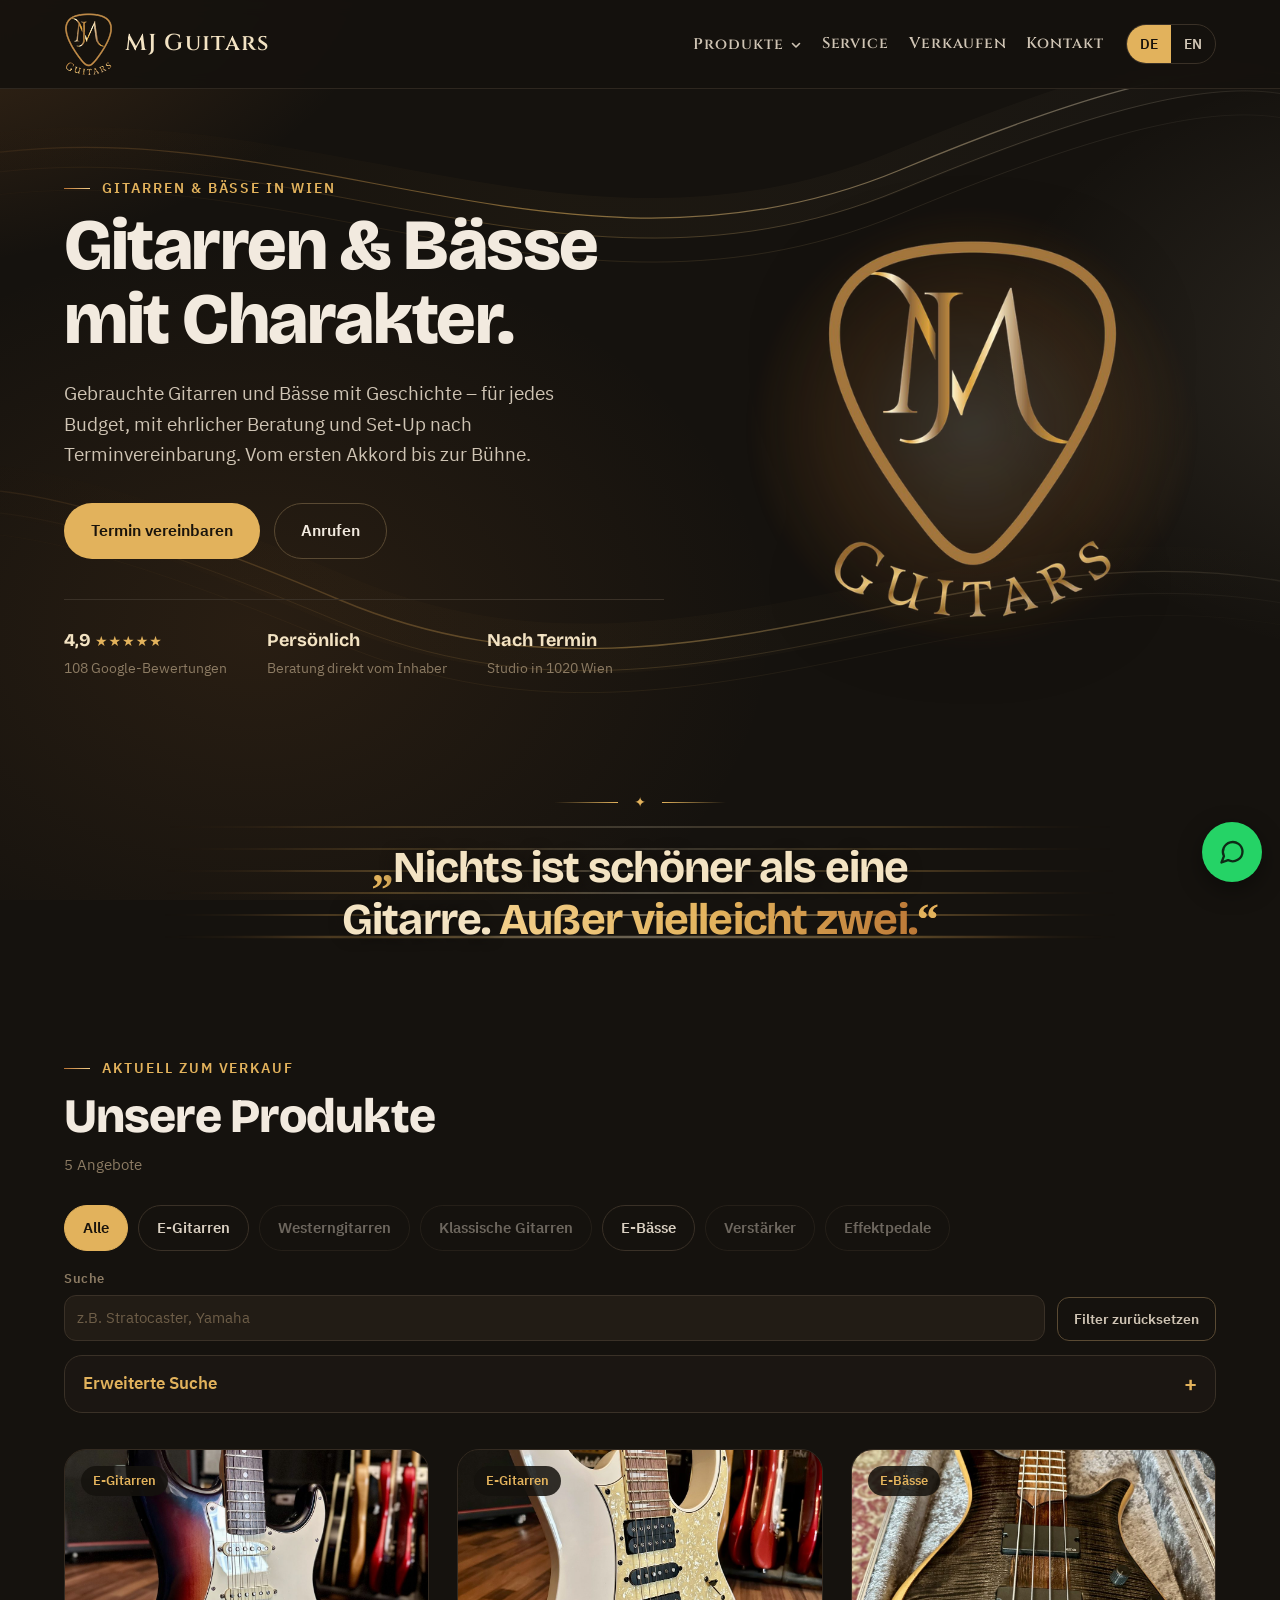
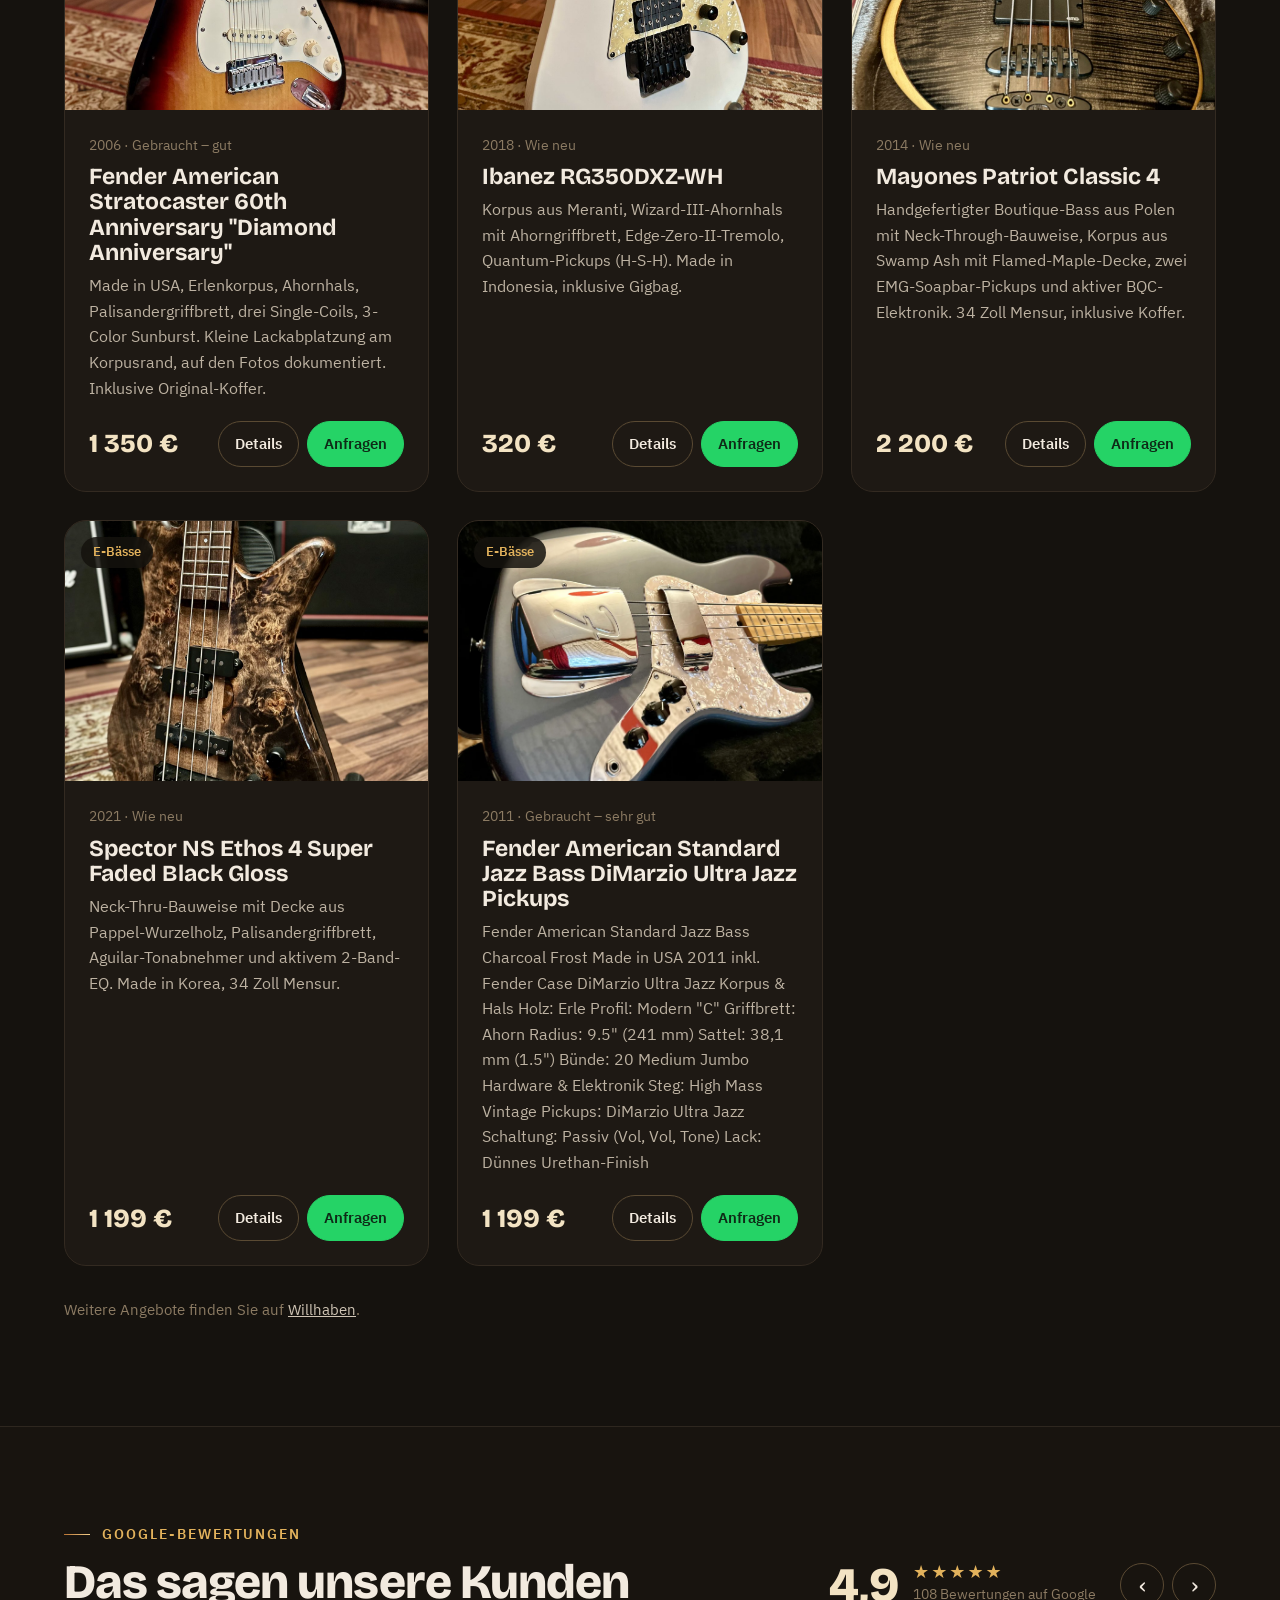
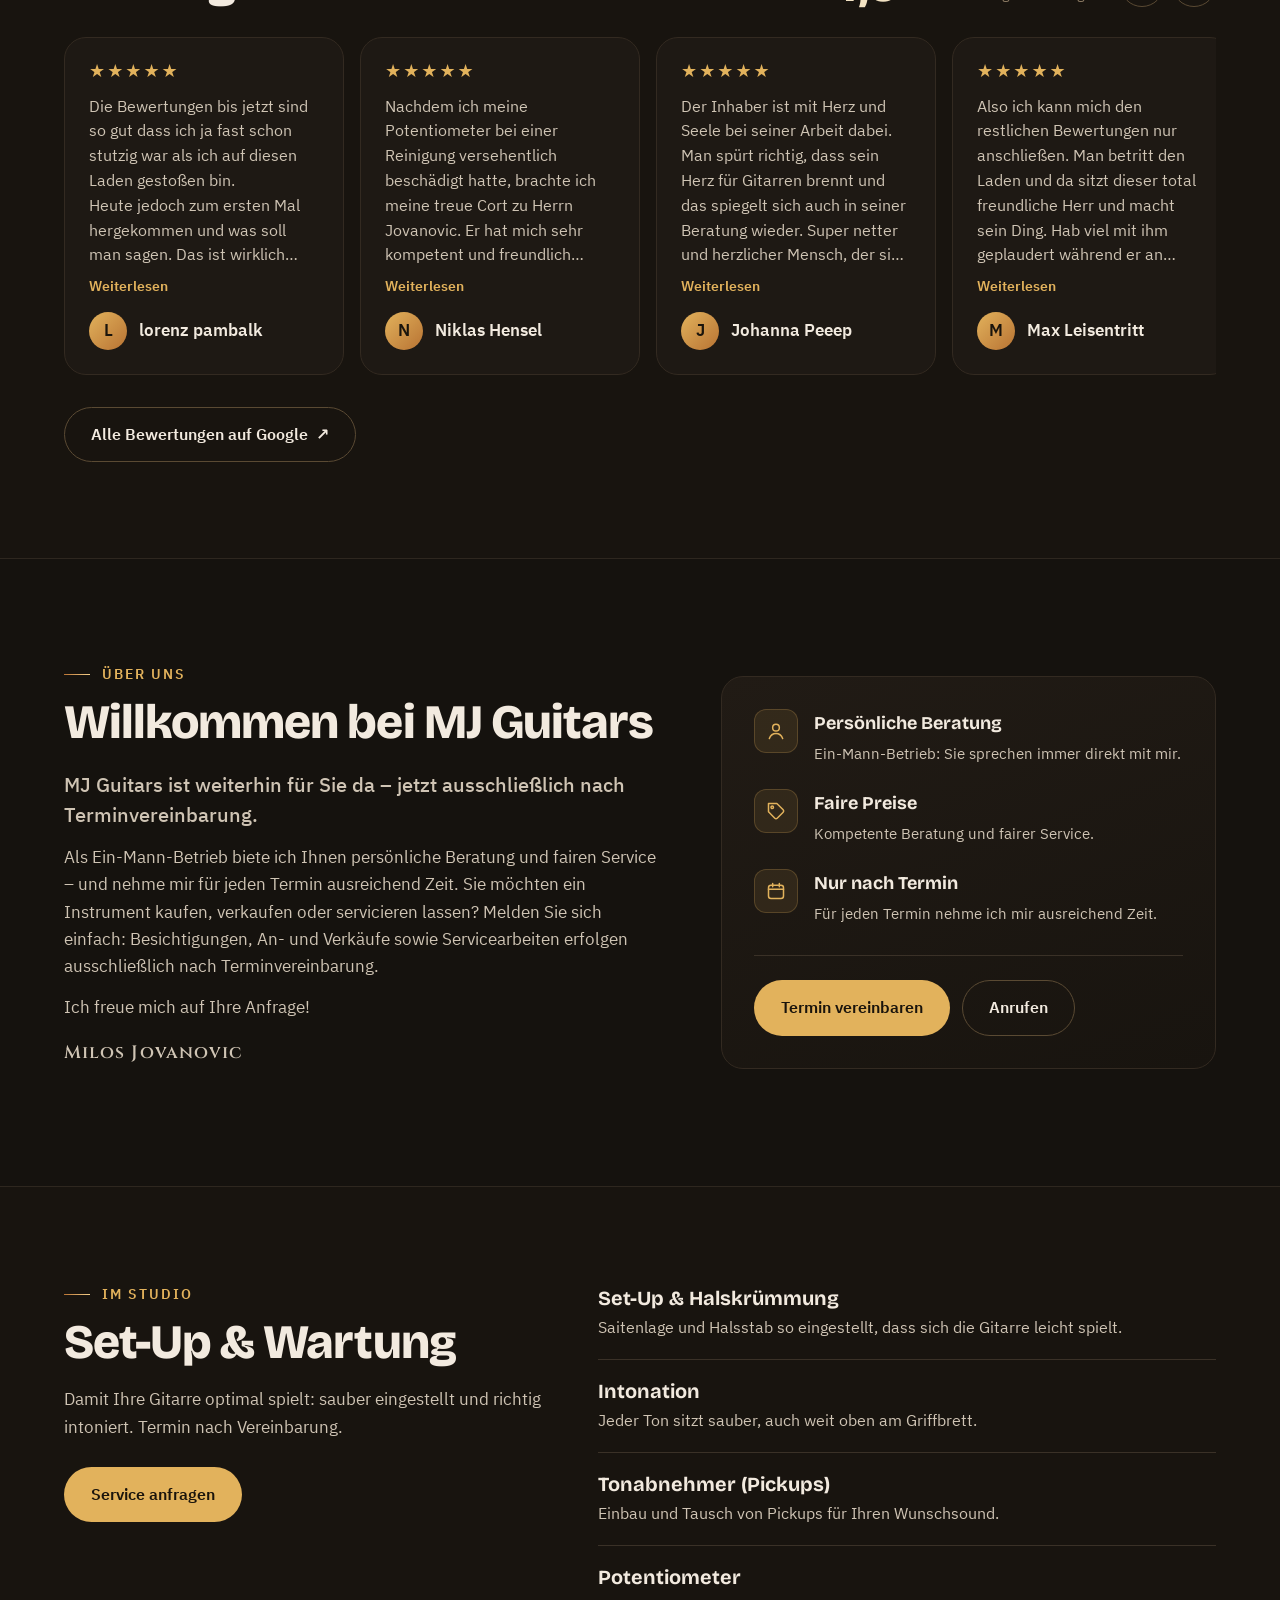
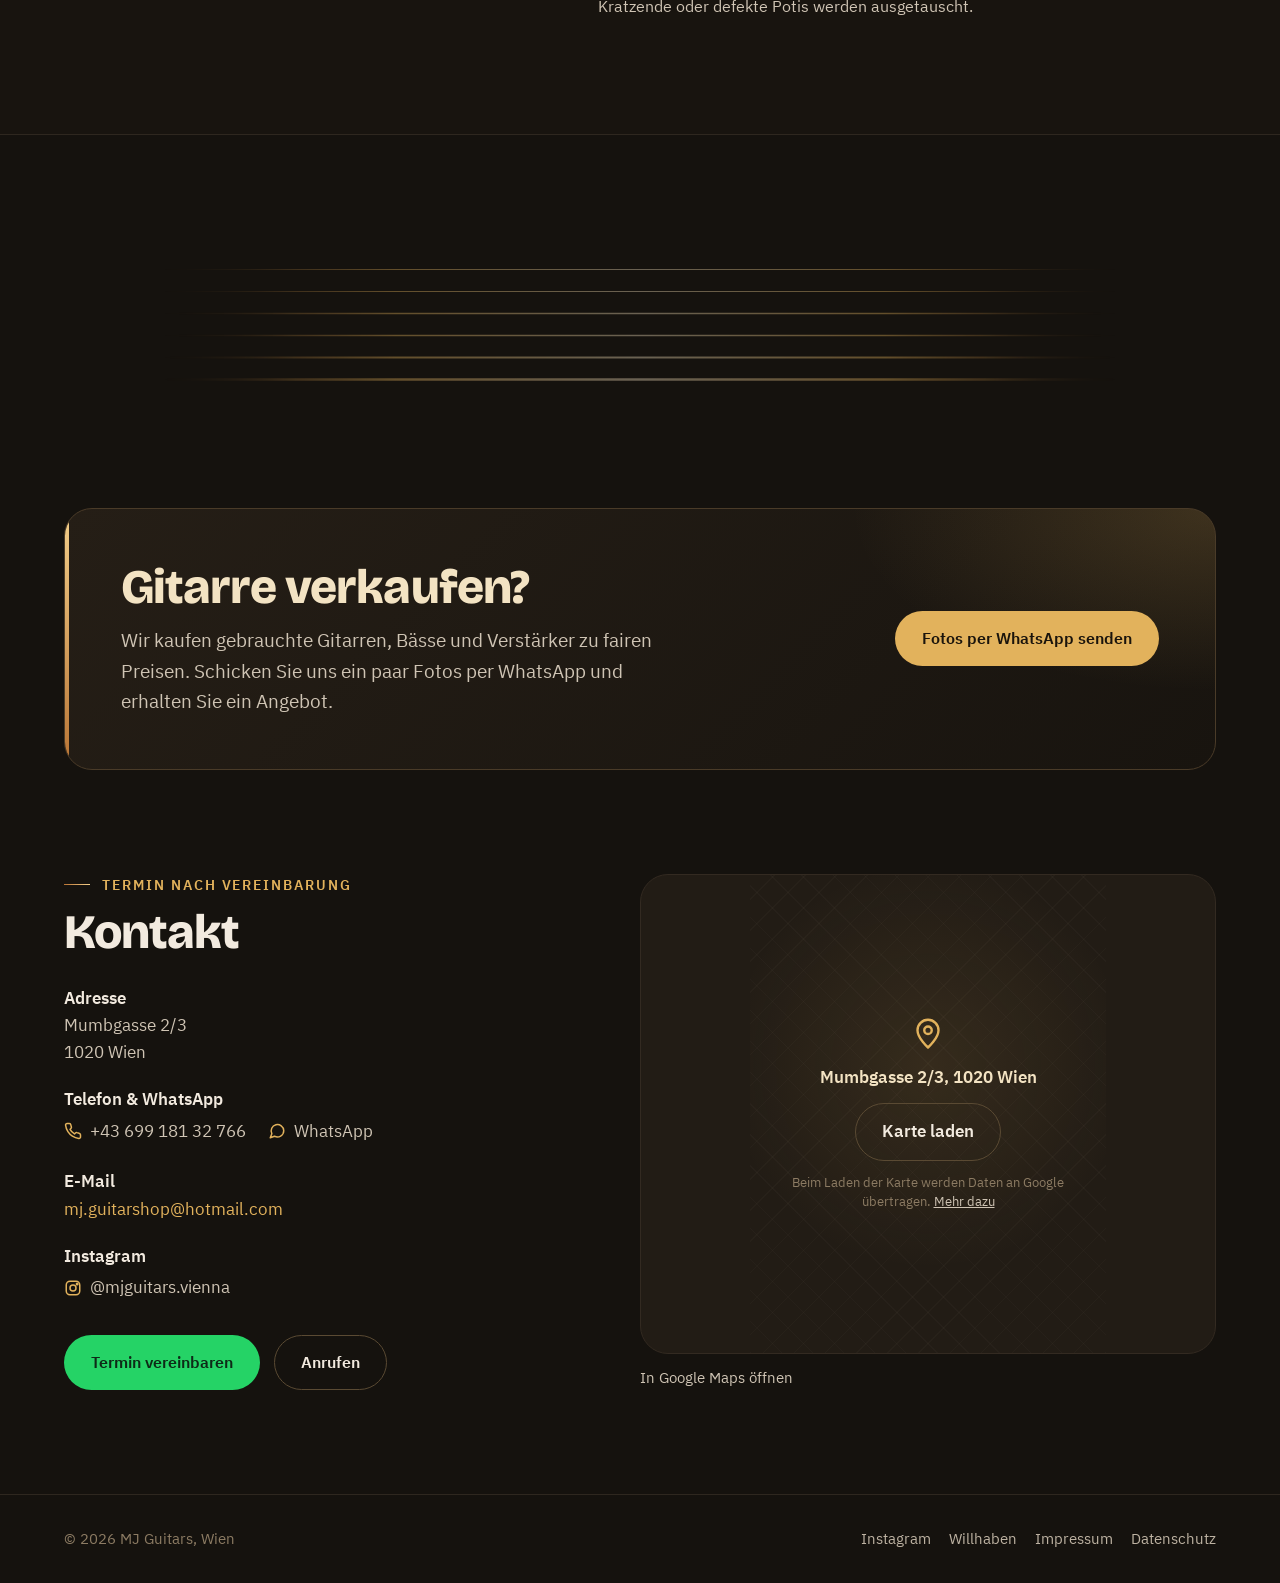
==== index.html @ 8940f056 "sito corde" ====
<!doctype html>
<html lang="de">
<head>
  <meta charset="utf-8">
  <meta name="viewport" content="width=device-width, initial-scale=1">
  <title>MJ Guitars – Gebrauchte Gitarren &amp; Bässe in Wien</title>
  <meta name="description" content="Gebrauchte Gitarren, Bässe, Verstärker und Effektpedale in Wien. Persönliche Beratung, Set-Up und Ankauf nach Terminvereinbarung.">
  <meta name="theme-color" content="#15120E">
  <link rel="canonical" href="https://mjguitars.at/">
  <link rel="icon" href="images/logo.jpg">
  <link rel="apple-touch-icon" href="images/logo.jpg">
  <link rel="preload" href="fonts/bricolage-grotesque.woff2" as="font" type="font/woff2" crossorigin>

  <!-- Vorschau beim Teilen (WhatsApp, Instagram, Facebook) -->
  <meta property="og:type" content="website">
  <meta property="og:site_name" content="MJ Guitars">
  <meta property="og:locale" content="de_AT">
  <meta property="og:url" content="https://mjguitars.at/">
  <meta property="og:title" content="MJ Guitars – Gebrauchte Gitarren &amp; Bässe in Wien">
  <meta property="og:description" content="Gebrauchte Gitarren und Bässe, Set-Up und Ankauf. Termin nach Vereinbarung in 1020 Wien.">
  <meta property="og:image" content="https://mjguitars.at/images/og-image.jpg">
  <meta property="og:image:width" content="1200">
  <meta property="og:image:height" content="630">
  <meta property="og:image:alt" content="MJ Guitars Logo – Gitarren &amp; Bässe in Wien">
  <meta name="twitter:card" content="summary_large_image">

  <!-- Firmendaten für Google -->
  <script type="application/ld+json">
  {
    "@context": "https://schema.org",
    "@type": "MusicStore",
    "name": "MJ Guitars",
    "url": "https://mjguitars.at/",
    "logo": "https://mjguitars.at/images/logo.jpg",
    "image": "https://mjguitars.at/images/og-image.jpg",
    "description": "Gebrauchte Gitarren und Bässe, Set-Up, Wartung und Ankauf in Wien. Termin nach Vereinbarung.",
    "telephone": "+43 699 18132766",
    "email": "mj.guitarshop@hotmail.com",
    "address": {
      "@type": "PostalAddress",
      "streetAddress": "Mumbgasse 2/3",
      "postalCode": "1020",
      "addressLocality": "Wien",
      "addressCountry": "AT"
    },
    "sameAs": [
      "https://www.instagram.com/mjguitars.vienna/"
    ]
  }
  </script>
  <link rel="stylesheet" href="css/style.css">
</head>
<body>

  <!-- Dekorative Linien im Hintergrund (rein optisch) -->
  <div class="bg-lines" aria-hidden="true">
    <svg viewBox="0 0 1440 900" preserveAspectRatio="xMidYMid slice" fill="none">
      <defs>
        <linearGradient id="bgA" x1="0" y1="0" x2="1" y2="0">
          <stop offset="0" stop-color="#B87333" stop-opacity="0"/>
          <stop offset="0.45" stop-color="#E2B25C" stop-opacity="0.55"/>
          <stop offset="0.8" stop-color="#F3E3C3" stop-opacity="0.35"/>
          <stop offset="1" stop-color="#F3E3C3" stop-opacity="0"/>
        </linearGradient>
        <linearGradient id="bgB" x1="1" y1="0" x2="0" y2="0">
          <stop offset="0" stop-color="#F3E3C3" stop-opacity="0"/>
          <stop offset="0.5" stop-color="#E2B25C" stop-opacity="0.4"/>
          <stop offset="1" stop-color="#B87333" stop-opacity="0"/>
        </linearGradient>
      </defs>
      <path d="M-50 180 C 320 60, 620 320, 980 170 S 1400 60, 1500 160" stroke="url(#bgA)" stroke-width="40" opacity="0.07"/>
      <path d="M-50 180 C 320 60, 620 320, 980 170 S 1400 60, 1500 160" stroke="url(#bgA)" stroke-width="1.2"/>
      <path d="M-50 200 C 320 80, 620 340, 980 190 S 1400 80, 1500 180" stroke="url(#bgA)" stroke-width="0.8" opacity="0.6"/>
      <path d="M-50 222 C 320 104, 620 364, 980 214 S 1400 104, 1500 204" stroke="url(#bgA)" stroke-width="0.6" opacity="0.4"/>
      <path d="M1500 620 C 1100 460, 800 760, 420 600 S -40 470, -120 580" stroke="url(#bgB)" stroke-width="50" opacity="0.07"/>
      <path d="M1500 620 C 1100 460, 800 760, 420 600 S -40 470, -120 580" stroke="url(#bgB)" stroke-width="1.4"/>
      <path d="M1500 642 C 1100 482, 800 782, 420 622 S -40 492, -120 602" stroke="url(#bgB)" stroke-width="0.8" opacity="0.55"/>
      <path d="M1500 664 C 1100 504, 800 804, 420 644 S -40 514, -120 624" stroke="url(#bgB)" stroke-width="0.6" opacity="0.35"/>
    </svg>
  </div>

  <header class="site-header">
    <nav class="nav" aria-label="Hauptmenü">
      <a href="#top" class="brand">
        <img class="brand-logo" src="images/logo-full-64.png" srcset="images/logo-full-64.png 1x, images/logo-full-128.png 2x, images/logo-full-192.png 3x" alt="MJ Guitars" width="49" height="64">
        <span class="brand-name">MJ Guitars</span>
      </a>
      <div class="nav-right">
        <div class="nav-links">
          <div class="nav-item" id="prod-item">
            <button type="button" class="nav-trigger" id="prod-trigger" aria-expanded="false" aria-controls="prod-menu">
              <span data-i18n="nav_products">Produkte</span>
              <svg class="chev" width="12" height="12" viewBox="0 0 12 12" fill="none" aria-hidden="true"><path d="M2.5 4.5 6 8l3.5-3.5" stroke="currentColor" stroke-width="1.6" stroke-linecap="round" stroke-linejoin="round"/></svg>
            </button>
            <div class="mega" id="prod-menu">
              <div class="mega-inner">
                <ul class="mega-list" id="mega-list"></ul>
                <a href="#gitarren" class="mega-all" data-cat="all"><span data-i18n="menu_all">Alle Produkte ansehen</span> <span aria-hidden="true">→</span></a>
              </div>
            </div>
          </div>
          <a href="#service" data-i18n="nav_service">Service</a>
          <a href="#ankauf" data-i18n="nav_sell">Verkaufen</a>
          <a href="#kontakt" data-i18n="nav_contact">Kontakt</a>
        </div>
        <div class="lang" role="group" aria-label="Sprache">
          <button type="button" class="lang-btn" data-lang="de" aria-pressed="true">DE</button>
          <button type="button" class="lang-btn" data-lang="en" aria-pressed="false">EN</button>
        </div>
      </div>
    </nav>
  </header>

  <main id="top">

    <!-- Startbereich -->
    <section class="hero">
      <div class="hero-text">
        <p class="eyebrow" data-i18n="hero_eyebrow">Gitarren &amp; Bässe in Wien</p>
        <h1 data-i18n="hero_title">Gitarren &amp; Bässe mit Charakter.</h1>
        <p class="lead" data-i18n="hero_lead">Gebrauchte Gitarren und Bässe mit Geschichte – für jedes Budget, mit ehrlicher Beratung und Set-Up nach Terminvereinbarung. Vom ersten Akkord bis zur Bühne.</p>
        <div class="hero-actions">
          <a href="#" class="btn btn-primary" data-wa="termin" data-i18n="cta_book">Termin vereinbaren</a>
          <a href="tel:+4369918132766" class="btn btn-outline" data-i18n="cta_call">Anrufen</a>
        </div>
        <ul class="hero-facts">
          <li class="fact" id="hero-rating" hidden>
            <strong><span id="hero-rating-num">4,9</span> <span class="fact-stars" aria-hidden="true">★★★★★</span></strong>
            <span id="hero-rating-text">Google-Bewertungen</span>
          </li>
          <li class="fact">
            <strong data-i18n="fact_personal">Persönlich</strong>
            <span data-i18n="fact_personal_d">Beratung direkt vom Inhaber</span>
          </li>
          <li class="fact">
            <strong data-i18n="fact_appt">Nach Termin</strong>
            <span>Studio in 1020 Wien</span>
          </li>
        </ul>
      </div>
      <figure class="hero-figure">
        <div class="hero-glow" aria-hidden="true"></div>
        <img class="hero-logo" src="images/logo-full-512.png" alt="MJ Guitars Logo" width="393" height="512">
      </figure>
    </section>

    <!-- Zitat (unseres) -->
    <section class="interlude" aria-label="Zitat">
      <svg class="strings" viewBox="0 0 1200 150" preserveAspectRatio="none" aria-hidden="true">
        <defs><linearGradient id="sgA" gradientUnits="userSpaceOnUse" x1="0" y1="0" x2="1200" y2="0"><stop offset="0" stop-color="#B87333" stop-opacity="0"/><stop offset=".25" stop-color="#E2B25C"/><stop offset=".5" stop-color="#F3E3C3"/><stop offset=".75" stop-color="#E2B25C"/><stop offset="1" stop-color="#B87333" stop-opacity="0"/></linearGradient></defs>
        <path class="str" style="stroke-width:1" stroke="url(#sgA)" d="M0 20 Q600 20 1200 20"><animate attributeName="d" dur="1.50s" begin="indefinite" calcMode="spline" keySplines="0.4 0 0.6 1;0.4 0 0.6 1;0.4 0 0.6 1;0.4 0 0.6 1;0.4 0 0.6 1;0.4 0 0.6 1;0.4 0 0.6 1" values="M0 20 Q600 20 1200 20;M0 20 Q600 27 1200 20;M0 20 Q600 14.399999999999999 1200 20;M0 20 Q600 23.85 1200 20;M0 20 Q600 17.55 1200 20;M0 20 Q600 21.26 1200 20;M0 20 Q600 19.44 1200 20;M0 20 Q600 20 1200 20"/></path>
        <path class="str" style="stroke-width:1.1" stroke="url(#sgA)" d="M0 42 Q600 42 1200 42"><animate attributeName="d" dur="1.65s" begin="indefinite" calcMode="spline" keySplines="0.4 0 0.6 1;0.4 0 0.6 1;0.4 0 0.6 1;0.4 0 0.6 1;0.4 0 0.6 1;0.4 0 0.6 1;0.4 0 0.6 1" values="M0 42 Q600 42 1200 42;M0 42 Q600 50 1200 42;M0 42 Q600 35.6 1200 42;M0 42 Q600 46.4 1200 42;M0 42 Q600 39.2 1200 42;M0 42 Q600 43.44 1200 42;M0 42 Q600 41.36 1200 42;M0 42 Q600 42 1200 42"/></path>
        <path class="str" style="stroke-width:1.3" stroke="url(#sgA)" d="M0 64 Q600 64 1200 64"><animate attributeName="d" dur="1.80s" begin="indefinite" calcMode="spline" keySplines="0.4 0 0.6 1;0.4 0 0.6 1;0.4 0 0.6 1;0.4 0 0.6 1;0.4 0 0.6 1;0.4 0 0.6 1;0.4 0 0.6 1" values="M0 64 Q600 64 1200 64;M0 64 Q600 73 1200 64;M0 64 Q600 56.8 1200 64;M0 64 Q600 68.95 1200 64;M0 64 Q600 60.85 1200 64;M0 64 Q600 65.62 1200 64;M0 64 Q600 63.28 1200 64;M0 64 Q600 64 1200 64"/></path>
        <path class="str" style="stroke-width:1.6" stroke="url(#sgA)" d="M0 86 Q600 86 1200 86"><animate attributeName="d" dur="1.95s" begin="indefinite" calcMode="spline" keySplines="0.4 0 0.6 1;0.4 0 0.6 1;0.4 0 0.6 1;0.4 0 0.6 1;0.4 0 0.6 1;0.4 0 0.6 1;0.4 0 0.6 1" values="M0 86 Q600 86 1200 86;M0 86 Q600 97 1200 86;M0 86 Q600 77.2 1200 86;M0 86 Q600 92.05 1200 86;M0 86 Q600 82.15 1200 86;M0 86 Q600 87.98 1200 86;M0 86 Q600 85.12 1200 86;M0 86 Q600 86 1200 86"/></path>
        <path class="str" style="stroke-width:2" stroke="url(#sgA)" d="M0 108 Q600 108 1200 108"><animate attributeName="d" dur="2.10s" begin="indefinite" calcMode="spline" keySplines="0.4 0 0.6 1;0.4 0 0.6 1;0.4 0 0.6 1;0.4 0 0.6 1;0.4 0 0.6 1;0.4 0 0.6 1;0.4 0 0.6 1" values="M0 108 Q600 108 1200 108;M0 108 Q600 121 1200 108;M0 108 Q600 97.6 1200 108;M0 108 Q600 115.15 1200 108;M0 108 Q600 103.45 1200 108;M0 108 Q600 110.34 1200 108;M0 108 Q600 106.96 1200 108;M0 108 Q600 108 1200 108"/></path>
        <path class="str" style="stroke-width:2.4" stroke="url(#sgA)" d="M0 130 Q600 130 1200 130"><animate attributeName="d" dur="2.25s" begin="indefinite" calcMode="spline" keySplines="0.4 0 0.6 1;0.4 0 0.6 1;0.4 0 0.6 1;0.4 0 0.6 1;0.4 0 0.6 1;0.4 0 0.6 1;0.4 0 0.6 1" values="M0 130 Q600 130 1200 130;M0 130 Q600 145 1200 130;M0 130 Q600 118.0 1200 130;M0 130 Q600 138.25 1200 130;M0 130 Q600 124.75 1200 130;M0 130 Q600 132.7 1200 130;M0 130 Q600 128.8 1200 130;M0 130 Q600 130 1200 130"/></path>
      </svg>
      <figure class="interlude-inner reveal">
        <div class="ornament" aria-hidden="true"><span></span><i>✦</i><span></span></div>
        <blockquote>
          <p><span class="qm">„</span><span data-i18n="quote_l1">Nichts ist schöner als eine Gitarre.</span> <em><span data-i18n="quote_l2">Außer vielleicht zwei.</span><span class="qm">“</span></em></p>
        </blockquote>
      </figure>
    </section>

    <!-- Produkte -->
    <section id="gitarren" class="section">
      <div class="section-head">
        <div>
          <p class="eyebrow" data-i18n="guitars_eyebrow">Aktuell zum Verkauf</p>
          <h2 data-i18n="guitars_title">Unsere Produkte</h2>
          <p class="count" id="count"></p>
        </div>
      </div>

      <div class="pills" id="cat-pills" role="group" aria-label="Kategorie"></div>

      <form class="search-row" id="filters" role="search" aria-label="Produkte suchen">
        <label class="field field-search">
          <span data-i18n="filter_search">Suche</span>
          <input type="search" id="f-search" placeholder="z.B. Stratocaster, Yamaha" data-i18n-placeholder="filter_search_ph">
        </label>
        <button type="button" class="reset" id="f-reset" data-i18n="filter_reset">Filter zurücksetzen</button>
      </form>

      <details class="advanced">
        <summary data-i18n="filter_advanced">Erweiterte Suche</summary>
        <div class="filters">
          <label class="field">
            <span data-i18n="filter_brand">Marke</span>
            <select id="f-brand"></select>
          </label>
          <label class="field">
            <span data-i18n="filter_condition">Zustand</span>
            <select id="f-condition"></select>
          </label>
          <label class="field">
            <span data-i18n="filter_year">Baujahr</span>
            <select id="f-year"></select>
          </label>
          <label class="field">
            <span data-i18n="filter_price">Preis</span>
            <select id="f-price"></select>
          </label>
          <label class="field">
            <span data-i18n="filter_sort">Sortierung</span>
            <select id="f-sort"></select>
          </label>
        </div>
      </details>

      <div class="grid" id="guitar-grid" aria-live="polite"></div>

      <p class="note">
        <span data-i18n="note_willhaben">Weitere Angebote finden Sie auf</span>
        <a href="https://www.willhaben.at/iad/kaufen-und-verkaufen/d/ankauf-best-preise-e-gitarre-e-bass-western-klassik-fender-gibson-1889391876/" data-willhaben target="_blank" rel="noopener">Willhaben</a>.
      </p>
    </section>

    <!-- Google-Bewertungen (erscheint erst, wenn Bewertungen eingetragen sind) -->
    <section id="bewertungen" class="band" hidden>
      <div class="section reviews">
      <div class="reviews-head">
        <div>
          <p class="eyebrow" data-i18n="reviews_eyebrow">Google-Bewertungen</p>
          <h2 data-i18n="reviews_title">Das sagen unsere Kunden</h2>
        </div>
        <div class="reviews-side">
          <div class="reviews-score" id="reviews-score"></div>
          <div class="reviews-nav">
            <button type="button" class="rv-btn" id="rv-prev" aria-label="Zurück">‹</button>
            <button type="button" class="rv-btn" id="rv-next" aria-label="Weiter">›</button>
          </div>
        </div>
      </div>
      <div class="reviews-track" id="reviews-track"></div>
      <a class="btn btn-outline reviews-more" id="reviews-more" href="https://www.google.com/maps?cid=9775014654965418293" target="_blank" rel="noopener">
        <span data-i18n="reviews_more">Alle Bewertungen auf Google</span> <span aria-hidden="true">↗</span>
      </a>
      </div>
    </section>

    <!-- Über uns -->
    <section id="ueber-uns" class="section about">
      <div class="about-text">
        <p class="eyebrow" data-i18n="about_eyebrow">Über uns</p>
        <h2 data-i18n="about_title">Willkommen bei MJ Guitars</h2>
        <p class="about-lead" data-i18n="about_p1">MJ Guitars ist weiterhin für Sie da – jetzt ausschließlich nach Terminvereinbarung.</p>
        <p data-i18n="about_p2">Als Ein-Mann-Betrieb biete ich Ihnen persönliche Beratung und fairen Service – und nehme mir für jeden Termin ausreichend Zeit. Sie möchten ein Instrument kaufen, verkaufen oder servicieren lassen? Melden Sie sich einfach: Besichtigungen, An- und Verkäufe sowie Servicearbeiten erfolgen ausschließlich nach Terminvereinbarung.</p>
        <p data-i18n="about_p3">Ich freue mich auf Ihre Anfrage!</p>
        <p class="about-sign">Milos Jovanovic</p>
      </div>
      <aside class="about-card">
        <ul class="about-points">
          <li>
            <span class="about-icon" aria-hidden="true"><svg width="20" height="20" viewBox="0 0 24 24" fill="none" stroke="currentColor" stroke-width="1.8" stroke-linecap="round" stroke-linejoin="round"><circle cx="12" cy="8" r="4"/><path d="M4 21c1.5-4 4.5-6 8-6s6.5 2 8 6"/></svg></span>
            <div><strong data-i18n="pt1">Persönliche Beratung</strong><span data-i18n="pt1_d">Ein-Mann-Betrieb: Sie sprechen immer direkt mit mir.</span></div>
          </li>
          <li>
            <span class="about-icon" aria-hidden="true"><svg width="20" height="20" viewBox="0 0 24 24" fill="none" stroke="currentColor" stroke-width="1.8" stroke-linecap="round" stroke-linejoin="round"><path d="M20.6 13.4 13.4 20.6a2 2 0 0 1-2.8 0L3 13V3h10l7.6 7.6a2 2 0 0 1 0 2.8z"/><circle cx="7.5" cy="7.5" r="1.5"/></svg></span>
            <div><strong data-i18n="pt2">Faire Preise</strong><span data-i18n="pt2_d">Kompetente Beratung und fairer Service.</span></div>
          </li>
          <li>
            <span class="about-icon" aria-hidden="true"><svg width="20" height="20" viewBox="0 0 24 24" fill="none" stroke="currentColor" stroke-width="1.8" stroke-linecap="round" stroke-linejoin="round"><rect x="3" y="5" width="18" height="16" rx="3"/><path d="M3 10h18M8 3v4M16 3v4"/></svg></span>
            <div><strong data-i18n="pt3">Nur nach Termin</strong><span data-i18n="pt3_d">Für jeden Termin nehme ich mir ausreichend Zeit.</span></div>
          </li>
        </ul>
        <div class="about-actions">
          <a href="#" class="btn btn-primary" data-wa="termin" data-i18n="cta_book">Termin vereinbaren</a>
          <a href="tel:+4369918132766" class="btn btn-outline" data-i18n="cta_call">Anrufen</a>
        </div>
      </aside>
    </section>

    <!-- Service -->
    <section id="service" class="band">
      <div class="band-inner">
        <div class="band-intro">
          <p class="eyebrow" data-i18n="service_eyebrow">Im Studio</p>
          <h2 data-i18n="service_title">Set-Up &amp; Wartung</h2>
          <p data-i18n="service_lead">Damit Ihre Gitarre optimal spielt: sauber eingestellt und richtig intoniert. Termin nach Vereinbarung.</p>
          <a href="#" class="btn btn-primary" data-wa="service" data-i18n="service_cta">Service anfragen</a>
        </div>
        <ul class="services">
          <li class="service">
            <h3 data-i18n="s_setup">Set-Up &amp; Halskrümmung</h3>
            <p data-i18n="s_setup_d">Saitenlage und Halsstab so eingestellt, dass sich die Gitarre leicht spielt.</p>
          </li>
          <li class="service">
            <h3 data-i18n="s_intonation">Intonation</h3>
            <p data-i18n="s_intonation_d">Jeder Ton sitzt sauber, auch weit oben am Griffbrett.</p>
          </li>
          <li class="service">
            <h3 data-i18n="s_pickups">Tonabnehmer (Pickups)</h3>
            <p data-i18n="s_pickups_d">Einbau und Tausch von Pickups für Ihren Wunschsound.</p>
          </li>
          <li class="service">
            <h3 data-i18n="s_pots">Potentiometer</h3>
            <p data-i18n="s_pots_d">Kratzende oder defekte Potis werden ausgetauscht.</p>
          </li>
        </ul>
      </div>
    </section>

    <!-- Zitat (Beethoven) -->
    <section class="interlude interlude-b" aria-label="Zitat von Ludwig van Beethoven">
      <svg class="strings" viewBox="0 0 1200 150" preserveAspectRatio="none" aria-hidden="true">
        <defs><linearGradient id="sgB" gradientUnits="userSpaceOnUse" x1="0" y1="0" x2="1200" y2="0"><stop offset="0" stop-color="#B87333" stop-opacity="0"/><stop offset=".25" stop-color="#E2B25C"/><stop offset=".5" stop-color="#F3E3C3"/><stop offset=".75" stop-color="#E2B25C"/><stop offset="1" stop-color="#B87333" stop-opacity="0"/></linearGradient></defs>
        <path class="str" style="stroke-width:1" stroke="url(#sgB)" d="M0 20 Q600 20 1200 20"><animate attributeName="d" dur="1.50s" begin="indefinite" calcMode="spline" keySplines="0.4 0 0.6 1;0.4 0 0.6 1;0.4 0 0.6 1;0.4 0 0.6 1;0.4 0 0.6 1;0.4 0 0.6 1;0.4 0 0.6 1" values="M0 20 Q600 20 1200 20;M0 20 Q600 27 1200 20;M0 20 Q600 14.399999999999999 1200 20;M0 20 Q600 23.85 1200 20;M0 20 Q600 17.55 1200 20;M0 20 Q600 21.26 1200 20;M0 20 Q600 19.44 1200 20;M0 20 Q600 20 1200 20"/></path>
        <path class="str" style="stroke-width:1.1" stroke="url(#sgB)" d="M0 42 Q600 42 1200 42"><animate attributeName="d" dur="1.65s" begin="indefinite" calcMode="spline" keySplines="0.4 0 0.6 1;0.4 0 0.6 1;0.4 0 0.6 1;0.4 0 0.6 1;0.4 0 0.6 1;0.4 0 0.6 1;0.4 0 0.6 1" values="M0 42 Q600 42 1200 42;M0 42 Q600 50 1200 42;M0 42 Q600 35.6 1200 42;M0 42 Q600 46.4 1200 42;M0 42 Q600 39.2 1200 42;M0 42 Q600 43.44 1200 42;M0 42 Q600 41.36 1200 42;M0 42 Q600 42 1200 42"/></path>
        <path class="str" style="stroke-width:1.3" stroke="url(#sgB)" d="M0 64 Q600 64 1200 64"><animate attributeName="d" dur="1.80s" begin="indefinite" calcMode="spline" keySplines="0.4 0 0.6 1;0.4 0 0.6 1;0.4 0 0.6 1;0.4 0 0.6 1;0.4 0 0.6 1;0.4 0 0.6 1;0.4 0 0.6 1" values="M0 64 Q600 64 1200 64;M0 64 Q600 73 1200 64;M0 64 Q600 56.8 1200 64;M0 64 Q600 68.95 1200 64;M0 64 Q600 60.85 1200 64;M0 64 Q600 65.62 1200 64;M0 64 Q600 63.28 1200 64;M0 64 Q600 64 1200 64"/></path>
        <path class="str" style="stroke-width:1.6" stroke="url(#sgB)" d="M0 86 Q600 86 1200 86"><animate attributeName="d" dur="1.95s" begin="indefinite" calcMode="spline" keySplines="0.4 0 0.6 1;0.4 0 0.6 1;0.4 0 0.6 1;0.4 0 0.6 1;0.4 0 0.6 1;0.4 0 0.6 1;0.4 0 0.6 1" values="M0 86 Q600 86 1200 86;M0 86 Q600 97 1200 86;M0 86 Q600 77.2 1200 86;M0 86 Q600 92.05 1200 86;M0 86 Q600 82.15 1200 86;M0 86 Q600 87.98 1200 86;M0 86 Q600 85.12 1200 86;M0 86 Q600 86 1200 86"/></path>
        <path class="str" style="stroke-width:2" stroke="url(#sgB)" d="M0 108 Q600 108 1200 108"><animate attributeName="d" dur="2.10s" begin="indefinite" calcMode="spline" keySplines="0.4 0 0.6 1;0.4 0 0.6 1;0.4 0 0.6 1;0.4 0 0.6 1;0.4 0 0.6 1;0.4 0 0.6 1;0.4 0 0.6 1" values="M0 108 Q600 108 1200 108;M0 108 Q600 121 1200 108;M0 108 Q600 97.6 1200 108;M0 108 Q600 115.15 1200 108;M0 108 Q600 103.45 1200 108;M0 108 Q600 110.34 1200 108;M0 108 Q600 106.96 1200 108;M0 108 Q600 108 1200 108"/></path>
        <path class="str" style="stroke-width:2.4" stroke="url(#sgB)" d="M0 130 Q600 130 1200 130"><animate attributeName="d" dur="2.25s" begin="indefinite" calcMode="spline" keySplines="0.4 0 0.6 1;0.4 0 0.6 1;0.4 0 0.6 1;0.4 0 0.6 1;0.4 0 0.6 1;0.4 0 0.6 1;0.4 0 0.6 1" values="M0 130 Q600 130 1200 130;M0 130 Q600 145 1200 130;M0 130 Q600 118.0 1200 130;M0 130 Q600 138.25 1200 130;M0 130 Q600 124.75 1200 130;M0 130 Q600 132.7 1200 130;M0 130 Q600 128.8 1200 130;M0 130 Q600 130 1200 130"/></path>
      </svg>
      <figure class="interlude-inner reveal">
        <div class="ornament" aria-hidden="true"><span></span><i>✦</i><span></span></div>
        <blockquote>
          <p><span class="qm">„</span><span data-i18n="beethoven_text">Eine falsche Note zu spielen ist unwichtig, aber ohne Leidenschaft zu spielen ist unverzeihlich.</span><span class="qm">“</span></p>
        </blockquote>
        <figcaption>Ludwig van Beethoven</figcaption>
      </figure>
    </section>

    <!-- Ankauf -->
    <section id="ankauf" class="section section-tight">
      <div class="cta-banner">
        <div>
          <h2 data-i18n="sell_title">Gitarre verkaufen?</h2>
          <p data-i18n="sell_text">Wir kaufen gebrauchte Gitarren, Bässe und Verstärker zu fairen Preisen. Schicken Sie uns ein paar Fotos per WhatsApp und erhalten Sie ein Angebot.</p>
        </div>
        <a href="#" class="btn btn-primary" data-wa="ankauf" data-i18n="sell_cta">Fotos per WhatsApp senden</a>
      </div>
    </section>

    <!-- Kontakt -->
    <section id="kontakt" class="section contact">
      <div class="contact-info">
        <p class="eyebrow" data-i18n="contact_eyebrow">Termin nach Vereinbarung</p>
        <h2 data-i18n="contact_title">Kontakt</h2>
        <div class="info-list">
          <div><strong data-i18n="contact_address">Adresse</strong><br>Mumbgasse 2/3<br>1020 Wien</div>
          <div>
            <strong data-i18n="contact_phone">Telefon &amp; WhatsApp</strong><br>
            <a class="contact-line" href="tel:+4369918132766">
              <svg width="18" height="18" viewBox="0 0 24 24" fill="none" stroke="currentColor" stroke-width="2" stroke-linecap="round" stroke-linejoin="round" aria-hidden="true"><path d="M22 16.9v3a2 2 0 0 1-2.2 2 19.8 19.8 0 0 1-8.6-3.1 19.5 19.5 0 0 1-6-6A19.8 19.8 0 0 1 2.1 4.2 2 2 0 0 1 4.1 2h3a2 2 0 0 1 2 1.7c.1.9.4 1.8.7 2.7a2 2 0 0 1-.5 2.1L8 9.9a16 16 0 0 0 6 6l1.3-1.3a2 2 0 0 1 2.1-.4c.9.3 1.8.6 2.7.7a2 2 0 0 1 1.7 2z"/></svg>
              +43 699 181 32 766
            </a>
            <a class="contact-line contact-wa" href="#" data-wa="general" target="_blank" rel="noopener">
              <svg width="18" height="18" viewBox="0 0 24 24" fill="none" stroke="currentColor" stroke-width="2" stroke-linecap="round" stroke-linejoin="round" aria-hidden="true"><path d="M21 11.5a8.4 8.4 0 0 1-12.4 7.4L3 21l2.1-5.4A8.4 8.4 0 1 1 21 11.5z"/></svg>
              WhatsApp
            </a>
          </div>
          <div><strong data-i18n="contact_email">E-Mail</strong><br><a href="mailto:mj.guitarshop@hotmail.com">mj.guitarshop@hotmail.com</a></div>
          <div>
            <strong>Instagram</strong><br>
            <a class="contact-line" href="https://www.instagram.com/mjguitars.vienna/" target="_blank" rel="noopener">
              <svg width="18" height="18" viewBox="0 0 24 24" fill="none" stroke="currentColor" stroke-width="2" aria-hidden="true"><rect x="3" y="3" width="18" height="18" rx="5"/><circle cx="12" cy="12" r="4"/><circle cx="17.5" cy="6.5" r="1" fill="currentColor"/></svg>
              @mjguitars.vienna
            </a>
          </div>
        </div>
        <div class="contact-actions">
          <a href="#" class="btn btn-wa" data-wa="termin" data-i18n="cta_book">Termin vereinbaren</a>
          <a href="tel:+4369918132766" class="btn btn-outline" data-i18n="cta_call">Anrufen</a>
        </div>
      </div>
      <div class="map-wrap">
        <!-- Google Maps wird erst nach Klick geladen (Datenschutz) -->
        <div class="map" id="map" data-src="https://www.google.com/maps/embed?pb=!1m18!1m12!1m3!1d2658.33381092734!2d16.395256112039178!3d48.21944647113287!2m3!1f0!2f0!3f0!3m2!1i1024!2i768!4f13.1!3m3!1m2!1s0x476d0724364af9ff%3A0x87a7d409d7738935!2sMJ%20GUITARS%20Wien!5e0!3m2!1sde!2sat!4v1792602087706!5m2!1sde!2sat">
          <div class="map-consent">
            <svg width="36" height="36" viewBox="0 0 24 24" fill="none" stroke="currentColor" stroke-width="1.6" stroke-linecap="round" stroke-linejoin="round" aria-hidden="true"><path d="M12 21s-7-6.2-7-11.5a7 7 0 0 1 14 0C19 14.8 12 21 12 21z"/><circle cx="12" cy="9.5" r="2.5"/></svg>
            <p class="map-address">Mumbgasse 2/3, 1020 Wien</p>
            <button type="button" class="btn btn-outline" id="map-load" data-i18n="map_load">Karte laden</button>
            <p class="map-note"><span data-i18n="map_note">Beim Laden der Karte werden Daten an Google übertragen.</span> <a href="datenschutz.html" data-i18n="map_more">Mehr dazu</a></p>
          </div>
        </div>
        <a class="map-link" href="https://www.google.com/maps/search/?api=1&amp;query=Mumbgasse+2+1020+Wien" target="_blank" rel="noopener" data-i18n="contact_map">In Google Maps öffnen</a>
      </div>
    </section>

  </main>

  <!-- Detail- und Galerie-Fenster -->
  <dialog id="detail" class="detail" aria-labelledby="detail-title">
    <button type="button" class="dialog-close" id="detail-close" aria-label="Schließen">×</button>
    <div class="detail-grid">
      <div class="gallery">
        <div class="gallery-main">
          <img id="gallery-img" alt="">
          <span class="gallery-empty" id="gallery-empty" data-i18n="photo_soon">Fotos folgen</span>
          <button type="button" class="gallery-nav prev" id="g-prev" aria-label="Vorheriges Foto">‹</button>
          <button type="button" class="gallery-nav next" id="g-next" aria-label="Nächstes Foto">›</button>
          <span class="gallery-count" id="g-count"></span>
          <button type="button" class="gallery-zoom" id="g-zoom">
            <svg width="16" height="16" viewBox="0 0 24 24" fill="none" stroke="currentColor" stroke-width="2" stroke-linecap="round" stroke-linejoin="round" aria-hidden="true"><path d="M15 3h6v6M9 21H3v-6M21 3l-7 7M3 21l7-7"/></svg>
            <span data-i18n="zoom_open">Vollbild</span>
          </button>
        </div>
        <div class="thumbs" id="thumbs"></div>
      </div>
      <div class="detail-info">
        <p class="eyebrow" id="d-cat"></p>
        <h2 id="detail-title"></h2>
        <p class="detail-meta" id="d-meta"></p>
        <p class="detail-price" id="d-price"></p>
        <p class="detail-desc" id="d-desc"></p>
        <a href="#" class="btn btn-wa" id="d-wa" target="_blank" rel="noopener" data-i18n="ask">Anfragen</a>
      </div>
    </div>
  </dialog>

  <!-- Vollbild mit Zoom -->
  <dialog id="zoom" class="zoom" aria-label="Foto im Vollbild">
    <div class="zoom-stage" id="zoom-stage">
      <img id="zoom-img" alt="" draggable="false">
    </div>
    <div class="zoom-bar zoom-top">
      <span class="zoom-count" id="zoom-count"></span>
      <div class="zoom-tools">
        <button type="button" class="zoom-btn" id="zoom-out" aria-label="Verkleinern">−</button>
        <button type="button" class="zoom-btn" id="zoom-in" aria-label="Vergrößern">+</button>
        <button type="button" class="zoom-btn" id="zoom-fs" aria-label="Vollbild">
          <svg width="18" height="18" viewBox="0 0 24 24" fill="none" stroke="currentColor" stroke-width="2" stroke-linecap="round" stroke-linejoin="round" aria-hidden="true"><path d="M8 3H3v5M16 3h5v5M8 21H3v-5M16 21h5v-5"/></svg>
        </button>
        <button type="button" class="zoom-btn zoom-close" id="zoom-close" aria-label="Schließen">×</button>
      </div>
    </div>
    <button type="button" class="zoom-nav prev" id="zoom-prev" aria-label="Vorheriges Foto">‹</button>
    <button type="button" class="zoom-nav next" id="zoom-next" aria-label="Nächstes Foto">›</button>
    <p class="zoom-hint" id="zoom-hint" data-i18n="zoom_hint">Doppelt tippen oder mit zwei Fingern zoomen</p>
  </dialog>

  <footer class="site-footer">
    <div class="footer-inner">
      <span>© 2026 MJ Guitars, Wien</span>
      <span class="footer-links">
        <a href="https://www.instagram.com/mjguitars.vienna/" target="_blank" rel="noopener">Instagram</a>
        <a href="https://www.willhaben.at/iad/kaufen-und-verkaufen/d/ankauf-best-preise-e-gitarre-e-bass-western-klassik-fender-gibson-1889391876/" data-willhaben target="_blank" rel="noopener">Willhaben</a>
        <a href="impressum.html" data-i18n="footer_imprint">Impressum</a>
        <a href="datenschutz.html" data-i18n="footer_privacy">Datenschutz</a>
      </span>
    </div>
  </footer>

  <a class="wa-float" href="#" data-wa="general" aria-label="WhatsApp">
    <svg width="28" height="28" viewBox="0 0 24 24" fill="none" stroke="currentColor" stroke-width="2" stroke-linecap="round" stroke-linejoin="round" aria-hidden="true"><path d="M21 11.5a8.4 8.4 0 0 1-12.4 7.4L3 21l2.1-5.4A8.4 8.4 0 1 1 21 11.5z"/></svg>
  </a>

  <script src="js/main.js"></script>
</body>
</html>
---- css/style.css ----
/* ==========================================================
   MJ Guitars – Stylesheet
   Farben stehen ganz oben: hier ändern Sie das Design des ganzen Sites.
   ========================================================== */

/* Schriften – lokal gespeichert (keine Verbindung zu Google) */
@font-face {
  font-family: 'Cinzel';
  font-style: normal;
  font-display: swap;
  font-weight: 600;
  src: url('../fonts/cinzel-600.woff2') format('woff2');
}
@font-face {
  font-family: 'Bricolage Grotesque';
  font-style: normal;
  font-display: swap;
  font-weight: 200 800;
  src: url('../fonts/bricolage-grotesque.woff2') format('woff2-variations'), url('../fonts/bricolage-grotesque.woff2') format('woff2');
}
@font-face {
  font-family: 'IBM Plex Sans';
  font-style: normal;
  font-display: swap;
  font-weight: 400;
  src: url('../fonts/ibm-plex-sans-400.woff2') format('woff2');
}
@font-face {
  font-family: 'IBM Plex Sans';
  font-style: normal;
  font-display: swap;
  font-weight: 500;
  src: url('../fonts/ibm-plex-sans-500.woff2') format('woff2');
}
@font-face {
  font-family: 'IBM Plex Sans';
  font-style: normal;
  font-display: swap;
  font-weight: 600;
  src: url('../fonts/ibm-plex-sans-600.woff2') format('woff2');
}

:root {
  /* Hintergründe */
  --bg: #15120E;
  --bg-soft: #1B1712;
  --card: #1E1914;
  --card-inner: #221C15;
  --line: #2E271F;
  --line-soft: #3A3127;

  /* Texte */
  --text: #F2EADF;
  --text-soft: #CFC4B4;
  --text-muted: #8C7B63;

  /* Akzente: Bronze, Creme, Gold */
  --accent: #E2B25C;
  --accent-light: #F3CF8A;
  --copper: #B87333;
  --cream: #F3E3C3;
  --bronze-glow: rgba(184, 115, 51, 0.30);
  --cream-glow: rgba(243, 227, 195, 0.10);

  /* Status */
  --wa: #25D366;
  --wa-dark: #1FB855;
  --sold: #C2412D;

  --font-head: 'Bricolage Grotesque', system-ui, sans-serif;
  --font-body: 'IBM Plex Sans', system-ui, sans-serif;
  --radius: 22px;
  --max: 1200px;
}

*, *::before, *::after { box-sizing: border-box; }
html { scroll-behavior: smooth; scroll-padding-top: 90px; }

body {
  margin: 0;
  background: var(--bg);
  color: var(--text);
  font-family: var(--font-body);
  font-size: 17px;
  line-height: 1.6;
  -webkit-font-smoothing: antialiased;
  background-image:
    radial-gradient(900px 600px at -10% -10%, var(--bronze-glow), transparent 60%),
    radial-gradient(700px 500px at 110% 40%, var(--cream-glow), transparent 60%),
    radial-gradient(800px 600px at 20% 70%, rgba(184, 115, 51, 0.12), transparent 65%);
  background-attachment: fixed;
}

img { max-width: 100%; display: block; }
a { color: var(--accent); text-decoration: none; }
a:hover { color: var(--accent-light); }
h1, h2, h3 { font-family: var(--font-head); margin: 0; line-height: 1.1; }
p { margin: 0; }
button { font: inherit; }

:focus-visible { outline: 2px solid var(--accent-light); outline-offset: 3px; }

.eyebrow {
  color: var(--accent);
  font-weight: 600;
  letter-spacing: 0.14em;
  text-transform: uppercase;
  font-size: 14px;
  margin-bottom: 10px;
}

/* Buttons */
.btn {
  display: inline-flex;
  align-items: center;
  justify-content: center;
  gap: 8px;
  min-height: 48px;
  padding: 14px 26px;
  border-radius: 999px;
  font-weight: 600;
  font-size: 16px;
  border: 1px solid transparent;
  cursor: pointer;
  transition: background .2s, border-color .2s, color .2s;
}
.btn-primary { background: var(--accent); color: #1A140C; }
.btn-primary:hover { background: var(--accent-light); color: #1A140C; }
.btn-outline { border: 1px solid #5A4A33; color: var(--text); background: transparent; }
button.btn { font-family: inherit; font-size: inherit; cursor: pointer; }
.btn-outline:hover { border-color: var(--accent); color: var(--text); }
.btn-dark { background: #1A140C; color: var(--cream); }
.btn-dark:hover { background: #000; color: var(--cream); }
.btn-wa { background: var(--wa); color: #0E2A17; }
.btn-wa:hover { background: var(--wa-dark); color: #0E2A17; }

.btn-wa-small,
.btn-outline-small {
  display: inline-flex;
  align-items: center;
  min-height: 44px;
  padding: 10px 16px;
  border-radius: 999px;
  font-size: 15px;
  font-weight: 600;
  cursor: pointer;
  transition: background .2s, border-color .2s;
  text-decoration: none;
}
.btn-wa-small { background: var(--wa); color: #0E2A17; border: 1px solid var(--wa); }
.btn-wa-small:hover { background: var(--wa-dark); color: #0E2A17; }
.btn-outline-small { background: transparent; color: var(--text); border: 1px solid #5A4A33; }
.btn-outline-small:hover { border-color: var(--accent); color: var(--text); }

/* Kopfzeile */
.site-header {
  position: sticky;
  top: 0;
  z-index: 20;
  background: rgba(21, 18, 14, 0.92);
  backdrop-filter: blur(8px);
  -webkit-backdrop-filter: blur(8px);
  border-bottom: 1px solid var(--line);
}
.nav {
  max-width: var(--max);
  margin: 0 auto;
  padding: 12px 24px;
  display: flex;
  flex-wrap: wrap;
  align-items: center;
  justify-content: space-between;
  gap: 12px 20px;
}
.brand { display: flex; align-items: center; gap: 12px; color: var(--text); }
.brand-logo { width: auto; height: 64px; flex: 0 0 auto; }
.brand-name { font-family: 'Cinzel', Georgia, serif; font-weight: 600; font-size: 23px; letter-spacing: 0.05em; color: var(--cream); }
.nav-right { display: flex; align-items: center; gap: 22px; flex-wrap: wrap; }
.nav-links { display: flex; flex-wrap: wrap; align-items: center; gap: 20px; font-size: 16px; font-weight: 500; }
.nav-links a, .nav-trigger { color: var(--text-soft); font-family: 'Cinzel', Georgia, serif; font-weight: 600; font-size: 15.5px; letter-spacing: .06em; }
.nav-links a:hover { color: var(--accent-light); }

.lang { display: inline-flex; border: 1px solid #3A3127; border-radius: 999px; overflow: hidden; }
.lang-btn {
  background: transparent;
  border: 0;
  color: var(--text-soft);
  padding: 8px 12px;
  min-width: 44px;
  min-height: 36px;
  font-weight: 600;
  font-size: 14px;
  cursor: pointer;
}
.lang-btn[aria-pressed="true"] { background: var(--accent); color: #1A140C; }

/* Startbereich */
.hero {
  max-width: var(--max);
  margin: 0 auto;
  padding: 80px 24px 72px;
  display: flex;
  flex-wrap: wrap;
  align-items: center;
  gap: 56px;
}
.hero-text { flex: 1 1 480px; min-width: 0; }
.hero h1 {
  font-weight: 800;
  font-size: clamp(40px, 6vw, 72px);
  letter-spacing: -0.02em;
  line-height: 1.02;
}
.lead { margin-top: 22px; max-width: 540px; color: var(--text-soft); font-size: 19px; }
.hero-actions { margin-top: 34px; display: flex; flex-wrap: wrap; gap: 14px; }

.hero-figure {
  flex: 1 1 360px;
  min-width: 0;
  margin: 0;
  position: relative;
  height: 460px;
  border-radius: 28px;
  border: 1px solid #3A3127;
  background: linear-gradient(160deg, #241D15 0%, #15120E 100%);
  display: flex;
  align-items: center;
  justify-content: center;
  overflow: hidden;
}
.hero-glow {
  position: absolute;
  width: 420px;
  height: 420px;
  border-radius: 50%;
  background: radial-gradient(circle, rgba(243, 227, 195, 0.22) 0%, rgba(184, 115, 51, 0.18) 40%, rgba(184, 115, 51, 0) 70%);
  filter: blur(6px);
}
.hero-logo {
  position: relative;
  width: min(72%, 320px);
  height: auto;
  border-radius: 22px;
  box-shadow: 0 20px 60px rgba(0, 0, 0, 0.5), 0 0 0 1px rgba(226, 178, 92, 0.25);
}

/* Abschnitte */
.section {
  max-width: var(--max);
  margin: 0 auto;
  padding: 96px 24px;
}
.section-head { margin-bottom: 28px; }
.section-head h2,
.band h2,
.cta-banner h2,
.contact h2 {
  font-weight: 800;
  font-size: clamp(34px, 4.5vw, 48px);
  letter-spacing: -0.02em;
}
.count { margin-top: 10px; color: var(--text-muted); font-size: 15px; }

/* Filter */
.pills { display: flex; flex-wrap: wrap; gap: 10px; margin-bottom: 18px; }
.pill {
  cursor: pointer;
  font: inherit;
  font-size: 15px;
  font-weight: 600;
  min-height: 44px;
  padding: 10px 18px;
  border-radius: 999px;
  border: 1px solid #3A3127;
  background: transparent;
  color: #D9CFC1;
  transition: border-color .2s, background .2s;
}
.pill:hover { border-color: var(--accent); }
.pill-on, .pill-on:hover { background: var(--accent); border-color: var(--accent); color: #1A140C; }

.pill-empty { opacity: 0.45; }
.pill-count { font-weight: 400; opacity: 0.7; margin-left: 4px; }

.search-row {
  display: flex;
  flex-wrap: wrap;
  align-items: end;
  gap: 12px;
  margin-bottom: 14px;
}
.search-row .field-search { flex: 1 1 320px; }

.advanced {
  background: rgba(30, 25, 20, 0.7);
  border: 1px solid var(--line-soft);
  border-radius: 18px;
  margin-bottom: 36px;
}
.advanced summary {
  cursor: pointer;
  list-style: none;
  padding: 14px 18px;
  font-weight: 600;
  color: var(--accent);
  display: flex;
  align-items: center;
  justify-content: space-between;
}
.advanced summary::-webkit-details-marker { display: none; }
.advanced summary::after { content: "+"; font-size: 22px; line-height: 1; }
.advanced[open] summary::after { content: "–"; }
.advanced summary:hover { color: var(--accent-light); }

.filters {
  display: grid;
  grid-template-columns: repeat(auto-fit, minmax(170px, 1fr));
  gap: 12px;
  align-items: end;
  padding: 0 18px 18px;
}
.field { display: flex; flex-direction: column; gap: 6px; min-width: 0; }
.field > span { font-size: 13px; color: var(--text-muted); font-weight: 600; letter-spacing: 0.04em; }
.field input,
.field select {
  width: 100%;
  min-height: 44px;
  padding: 10px 12px;
  border-radius: 12px;
  border: 1px solid #3A3127;
  background: var(--card-inner);
  color: var(--text);
  font: inherit;
  font-size: 15px;
}
.field select { appearance: auto; }
.field input::placeholder { color: #6E5E48; }
.field input:focus, .field select:focus { border-color: var(--accent); outline: none; }
.reset {
  min-height: 44px;
  padding: 10px 16px;
  border-radius: 12px;
  border: 1px solid #5A4A33;
  background: transparent;
  color: var(--text-soft);
  font-weight: 600;
  font-size: 14px;
  cursor: pointer;
  white-space: nowrap;
}
.reset:hover { border-color: var(--accent); color: var(--text); }

/* Gitarren-Karten */
.grid {
  display: grid;
  grid-template-columns: repeat(auto-fill, minmax(290px, 1fr));
  gap: 28px;
}
.card {
  background: var(--card);
  border: 1px solid #332A21;
  border-radius: var(--radius);
  overflow: hidden;
  display: flex;
  flex-direction: column;
  transition: transform .2s ease, border-color .2s ease;
}
.card:hover { transform: translateY(-4px); border-color: #5A4A33; }
.card-media {
  position: relative;
  height: 260px;
  background: linear-gradient(160deg, #2A2218, #1A150F);
  display: flex;
  align-items: center;
  justify-content: center;
  overflow: hidden;
}
.card-media img { position: absolute; inset: 0; width: 100%; height: 100%; object-fit: cover; }
.card-placeholder { font-size: 15px; color: var(--text-muted); }
.tag {
  position: absolute;
  top: 16px;
  left: 16px;
  background: rgba(21, 18, 14, 0.85);
  color: var(--accent);
  font-size: 13px;
  font-weight: 600;
  padding: 5px 12px;
  border-radius: 999px;
}
.sold-badge {
  position: absolute;
  top: 16px;
  right: 16px;
  background: var(--sold);
  color: #fff;
  font-size: 13px;
  font-weight: 700;
  padding: 5px 12px;
  border-radius: 999px;
  letter-spacing: 0.06em;
  text-transform: uppercase;
}
.card-sold .card-media img { filter: grayscale(0.6) brightness(0.75); }
.card-body { padding: 24px; display: flex; flex-direction: column; gap: 8px; flex: 1; }
.card-meta { color: var(--text-muted); font-size: 14px; }
.card-body h3 { font-size: 23px; font-weight: 700; }
.card-desc { color: #BDB2A2; font-size: 16px; flex: 1; }
.card-foot {
  display: flex;
  flex-wrap: wrap;
  align-items: center;
  justify-content: space-between;
  gap: 12px;
  margin-top: 12px;
}
.price { font-family: var(--font-head); font-weight: 800; font-size: 26px; color: var(--cream); }
.card-actions { display: flex; gap: 8px; flex-wrap: wrap; }
.empty { color: var(--text-muted); grid-column: 1 / -1; padding: 40px 0; }
.note { margin-top: 32px; color: var(--text-muted); font-size: 15px; }
.note a { color: var(--text-soft); text-decoration: underline; }

/* Detail- und Galerie-Fenster */
.detail {
  width: min(1040px, calc(100% - 32px));
  max-height: calc(100vh - 32px);
  padding: 0;
  border: 1px solid #3A3127;
  border-radius: 24px;
  background: var(--bg-soft);
  color: var(--text);
  overflow: auto;
}
.detail::backdrop { background: rgba(8, 6, 4, 0.78); }
.dialog-close {
  position: absolute;
  top: 12px;
  right: 12px;
  z-index: 2;
  width: 44px;
  height: 44px;
  border-radius: 50%;
  border: 1px solid #5A4A33;
  background: rgba(21, 18, 14, 0.9);
  color: var(--text);
  font-size: 26px;
  line-height: 1;
  cursor: pointer;
}
.dialog-close:hover { border-color: var(--accent); }
.detail-grid {
  display: grid;
  grid-template-columns: 1.25fr 1fr;
  gap: 28px;
  padding: 24px;
}
.gallery-main {
  position: relative;
  aspect-ratio: 4 / 3;
  border-radius: 18px;
  background: #1A150F;
  overflow: hidden;
  display: flex;
  align-items: center;
  justify-content: center;
}
.gallery-main img { width: 100%; height: 100%; object-fit: contain; }
.gallery-empty { color: var(--text-muted); }
.gallery-nav {
  position: absolute;
  top: 50%;
  transform: translateY(-50%);
  width: 44px;
  height: 44px;
  border-radius: 50%;
  border: 1px solid #5A4A33;
  background: rgba(21, 18, 14, 0.85);
  color: var(--text);
  font-size: 28px;
  line-height: 1;
  cursor: pointer;
}
.gallery-nav:hover { border-color: var(--accent); }
.gallery-nav.prev { left: 10px; }
.gallery-nav.next { right: 10px; }
.gallery-count {
  position: absolute;
  bottom: 10px;
  left: 12px;
  background: rgba(21, 18, 14, 0.85);
  color: var(--text-soft);
  font-size: 13px;
  padding: 4px 10px;
  border-radius: 999px;
}
.thumbs {
  display: grid;
  grid-template-columns: repeat(auto-fill, minmax(64px, 1fr));
  gap: 8px;
  margin-top: 12px;
  max-height: 200px;
  overflow: auto;
}
.thumb {
  padding: 0;
  border: 2px solid transparent;
  border-radius: 10px;
  overflow: hidden;
  aspect-ratio: 1;
  background: #1A150F;
  cursor: pointer;
}
.thumb img { width: 100%; height: 100%; object-fit: cover; }
.thumb-on { border-color: var(--accent); }
.detail-info { display: flex; flex-direction: column; gap: 12px; padding-top: 30px; }
.detail-info h2 { font-size: clamp(28px, 3.4vw, 38px); font-weight: 800; letter-spacing: -0.02em; }
.detail-meta { color: var(--text-muted); font-size: 15px; }
.detail-price { font-family: var(--font-head); font-size: 34px; font-weight: 800; color: var(--cream); }
.detail-desc { color: var(--text-soft); }
.detail-info .btn { align-self: flex-start; margin-top: 8px; }

/* Service-Band */
.band {
  background: rgba(27, 23, 18, 0.6);
  border-top: 1px solid var(--line);
  border-bottom: 1px solid var(--line);
}
.band-inner {
  max-width: var(--max);
  margin: 0 auto;
  padding: 96px 24px;
  display: flex;
  flex-wrap: wrap;
  gap: 56px;
}
.band-intro { flex: 1 1 320px; min-width: 0; }
.band-intro p:not(.eyebrow) { margin-top: 18px; color: var(--text-soft); }
.band-intro .btn { margin-top: 26px; }
.cards-2 {
  flex: 1 1 420px;
  min-width: 0;
  display: grid;
  grid-template-columns: repeat(auto-fit, minmax(230px, 1fr));
  gap: 24px;
  align-content: start;
}
.panel {
  background: var(--card-inner);
  border: 1px solid #332A21;
  border-radius: var(--radius);
  padding: 30px;
}
.panel h3 { font-size: 22px; margin-bottom: 14px; }
.panel ul { color: var(--text-soft); display: flex; flex-direction: column; gap: 6px; padding-left: 20px; }

/* Ankauf-Banner */
.cta-banner {
  background: linear-gradient(120deg, var(--cream) 0%, var(--accent) 45%, var(--copper) 100%);
  color: #1A140C;
  border-radius: 28px;
  padding: 56px;
  display: flex;
  flex-wrap: wrap;
  align-items: center;
  justify-content: space-between;
  gap: 32px;
}
.cta-banner > div { flex: 1 1 480px; min-width: 0; }
.cta-banner h2 { color: #1A140C; margin-bottom: 12px; }
.cta-banner p { font-size: 19px; max-width: 560px; }

/* Kontakt */
.contact {
  display: flex;
  flex-wrap: wrap;
  gap: 40px;
  padding-top: 0;
}
.contact-info { flex: 1 1 380px; min-width: 0; }
.contact h2 { margin-bottom: 26px; }
.info-list {
  display: flex;
  flex-direction: column;
  gap: 20px;
  color: var(--text-soft);
  margin-bottom: 30px;
}
.info-list strong { color: var(--text); }
.contact-actions { display: flex; flex-wrap: wrap; gap: 14px; }
.map {
  flex: 1 1 420px;
  min-width: 0;
  min-height: 340px;
  border-radius: 28px;
  background: var(--card-inner);
  border: 1px solid #332A21;
  display: flex;
  flex-direction: column;
  align-items: center;
  justify-content: center;
  gap: 14px;
  color: var(--text-muted);
}
.map-wrap { flex: 1 1 420px; min-width: 0; display: flex; flex-direction: column; gap: 12px; }
.map {
  flex: 1;
  min-height: 340px;
  border-radius: 28px;
  overflow: hidden;
  border: 1px solid #332A21;
  background: var(--card-inner);
}
.map iframe { width: 100%; height: 100%; min-height: 340px; display: block; }
.map-consent {
  height: 100%;
  min-height: 340px;
  padding: 28px;
  display: flex;
  flex-direction: column;
  align-items: center;
  justify-content: center;
  gap: 12px;
  text-align: center;
  color: var(--accent);
  background:
    radial-gradient(circle at 50% 40%, rgba(226, 178, 92, 0.10), transparent 60%),
    repeating-linear-gradient(45deg, rgba(243, 227, 195, 0.025) 0 1px, transparent 1px 22px),
    repeating-linear-gradient(-45deg, rgba(243, 227, 195, 0.025) 0 1px, transparent 1px 22px);
}
.map-address { margin: 0; color: var(--cream); font-weight: 600; }
.map-note { margin: 0; max-width: 300px; font-size: 13px; line-height: 1.5; color: var(--text-muted); }
.map-note a { color: var(--text-soft); text-decoration: underline; }
.map-link { font-size: 15px; color: var(--text-soft); align-self: flex-start; }
.map-link:hover { color: var(--accent-light); }

/* Fußzeile */
.site-footer { border-top: 1px solid var(--line); }
.footer-inner {
  max-width: var(--max);
  margin: 0 auto;
  padding: 32px 24px;
  display: flex;
  flex-wrap: wrap;
  justify-content: space-between;
  gap: 16px;
  color: var(--text-muted);
  font-size: 15px;
}
.footer-links { display: flex; flex-wrap: wrap; gap: 8px 18px; }
.footer-links a,
.footer-inner > span > a { color: #BDB2A2; }
.footer-links a:hover { color: var(--accent-light); }

/* Schwebender WhatsApp-Button (vor allem Smartphone) */
.wa-float {
  position: fixed;
  right: 18px;
  bottom: 18px;
  z-index: 30;
  width: 60px;
  height: 60px;
  border-radius: 50%;
  background: var(--wa);
  color: #0E2A17;
  display: flex;
  align-items: center;
  justify-content: center;
  box-shadow: 0 8px 24px rgba(0, 0, 0, 0.4);
}
.wa-float:hover { background: var(--wa-dark); color: #0E2A17; }

/* Kontaktzeilen mit Icons */
.contact-line {
  display: inline-flex;
  align-items: center;
  gap: 8px;
  margin-top: 4px;
  color: var(--text-soft);
}
.contact-line svg { color: var(--accent); flex-shrink: 0; }
.contact-line:hover { color: var(--accent-light); }
.contact-line:hover svg { color: var(--accent-light); }
.contact-wa { margin-left: 18px; }

/* Dekorative Linien im Hintergrund */
.bg-lines {
  position: fixed;
  inset: 0;
  z-index: -1;
  pointer-events: none;
  overflow: hidden;
}
.bg-lines svg { width: 100%; height: 100%; display: block; }

/* Rechtsseiten (Impressum, Datenschutz) */
.legal { max-width: 820px; }
.legal h1 { font-size: clamp(36px, 5vw, 52px); font-weight: 800; letter-spacing: -0.02em; margin-bottom: 30px; }
.legal-block { margin-bottom: 28px; color: var(--text-soft); }
.legal-block h2 { font-size: 22px; color: var(--text); margin-bottom: 10px; }
.legal-block p { margin-bottom: 10px; }
.legal-back { margin-top: 40px; }

/* Tablet */
@media (max-width: 1100px) {
  .filters { grid-template-columns: repeat(3, minmax(0, 1fr)); }
  .field-search { grid-column: 1 / -1; }
  .reset { grid-column: 1 / -1; justify-self: start; }
}

/* Smartphone */
@media (max-width: 720px) {
  body { font-size: 16px; }
  .nav { padding: 10px 16px; }
  .nav-right { width: 100%; justify-content: space-between; gap: 12px; }
  .nav-links { gap: 14px; font-size: 15px; }
  .hero { padding: 40px 16px 48px; gap: 36px; }
  .hero-figure { height: 300px; flex-basis: 100%; }
  .section { padding: 64px 16px; }
  .band-inner { padding: 64px 16px; gap: 36px; }
  .cta-banner { padding: 36px 22px; }
  .cta-banner > a, .cta-banner .btn { width: 100%; }
  .filters { grid-template-columns: 1fr 1fr; padding: 14px; }
  .grid { grid-template-columns: 1fr; }
  .card-media { height: 230px; }
  .detail-grid { grid-template-columns: 1fr; padding: 16px; gap: 18px; }
  .detail-info { padding-top: 0; }
  .footer-inner { padding-left: 16px; padding-right: 16px; }
}

@media (max-width: 480px) {
  .filters { grid-template-columns: 1fr; }
}

/* Smartphone: Sprachwahl oben rechts, Kategorien per Wischen */
@media (max-width: 720px) {
  .nav {
    display: grid;
    grid-template-columns: 1fr auto;
    align-items: center;
    row-gap: 10px;
  }
  .brand { grid-column: 1; grid-row: 1; }
  .nav-right { display: contents; }
  .lang { grid-column: 2; grid-row: 1; }
  .nav-links {
    grid-column: 1 / -1;
    grid-row: 2;
    width: 100%;
    justify-content: space-between;
    gap: 8px;
    font-size: 15px;
  }

  .pills {
    flex-wrap: nowrap;
    overflow-x: auto;
    -webkit-overflow-scrolling: touch;
    scrollbar-width: none;
    margin: 0 -16px 18px;
    padding: 4px 16px 6px;
    scroll-snap-type: x proximity;
  }
  .pills::-webkit-scrollbar { display: none; }
  .pill { flex: 0 0 auto; scroll-snap-align: start; }
}

@media (prefers-reduced-motion: reduce) {
  html { scroll-behavior: auto; }
  .card { transition: none; }
}

/* ==========================================================
   Menü „Produkte“
   ========================================================== */
.nav-item { position: relative; }
.nav-trigger {
  display: inline-flex;
  align-items: center;
  gap: 6px;
  padding: 0;
  border: 0;
  background: none;
  cursor: pointer;
}
.nav-trigger:hover, .nav-item.open .nav-trigger { color: var(--accent-light); }
.nav-trigger .chev { transition: transform .25s ease; }
.nav-item.open .chev { transform: rotate(180deg); }

.mega {
  position: absolute;
  top: calc(100% + 18px);
  left: 50%;
  width: 300px;
  transform: translate(-50%, -8px);
  opacity: 0;
  visibility: hidden;
  pointer-events: none;
  transition: opacity .22s ease, transform .28s cubic-bezier(.2, .8, .2, 1), visibility 0s linear .28s;
  z-index: 30;
}
.mega::before { content: ""; position: absolute; left: 0; right: 0; top: -18px; height: 18px; }
.nav-item.open .mega {
  opacity: 1;
  visibility: visible;
  pointer-events: auto;
  transform: translate(-50%, 0);
  transition: opacity .22s ease, transform .28s cubic-bezier(.2, .8, .2, 1), visibility 0s;
}
.mega-inner {
  position: relative;
  background: linear-gradient(180deg, #1F1A14, #18140F);
  border: 1px solid #3A3127;
  border-radius: 18px;
  box-shadow: 0 24px 60px rgba(0, 0, 0, .55);
  padding: 10px;
}
.mega-inner::before {
  content: "";
  position: absolute;
  top: 0; left: 18px; right: 18px; height: 1px;
  background: linear-gradient(90deg, transparent, var(--accent), transparent);
  opacity: .7;
}
.mega-list { list-style: none; margin: 0; padding: 0; }
.mega-list li {
  opacity: 0;
  transform: translateY(5px);
  transition: opacity .28s ease, transform .28s ease;
  transition-delay: calc(var(--i) * 30ms);
}
.nav-item.open .mega-list li { opacity: 1; transform: none; }
.mega-link {
  position: relative;
  display: flex;
  align-items: center;
  justify-content: space-between;
  gap: 10px;
  padding: 11px 14px 11px 18px;
  border-radius: 12px;
  color: var(--text);
  font-weight: 500;
  font-size: 15.5px;
  transition: background .2s ease, padding .2s ease, color .2s ease;
}
.mega-link::before {
  content: "";
  position: absolute;
  left: 7px; top: 12px; bottom: 12px;
  width: 2px;
  border-radius: 2px;
  background: linear-gradient(180deg, var(--accent-light), var(--copper));
  transform: scaleY(0);
  transition: transform .22s ease;
}
.mega-link:hover, .mega-link:focus-visible { background: rgba(243, 227, 195, 0.06); color: var(--accent-light); padding-left: 22px; }
.mega-link:hover::before, .mega-link:focus-visible::before { transform: scaleY(1); }
.mega-arrow { color: var(--accent); opacity: 0; transform: translateX(-6px); transition: opacity .2s ease, transform .2s ease; }
.mega-link:hover .mega-arrow, .mega-link:focus-visible .mega-arrow { opacity: 1; transform: none; }
.mega-all {
  display: block;
  margin: 6px 4px 2px;
  padding: 11px 14px 6px;
  border-top: 1px solid var(--line);
  font-size: 14px;
  font-weight: 600;
  color: var(--accent);
  white-space: nowrap;
}
.mega-all:hover { color: var(--accent-light); }

/* ==========================================================
   Zitate (seitlich, mit goldener Linie)
   ========================================================== */
.quote { max-width: var(--max); margin: 0 auto; padding: 64px 24px 24px; }
.side-quote {
  position: relative;
  margin: 0;
  max-width: 720px;
  padding: 6px 0 6px 30px;
}
.side-quote::before {
  content: "";
  position: absolute;
  left: 0; top: 0; bottom: 0;
  width: 3px;
  border-radius: 3px;
  background: linear-gradient(180deg, var(--accent-light), var(--accent) 45%, var(--copper));
}
.side-quote blockquote { margin: 0; }
.side-quote p {
  font-family: var(--font-head);
  font-weight: 700;
  font-size: clamp(28px, 3.8vw, 44px);
  line-height: 1.16;
  letter-spacing: -0.02em;
  color: var(--cream);
  text-wrap: balance;
}
.side-quote em {
  font-style: normal;
  background: linear-gradient(90deg, var(--accent-light), var(--accent) 50%, var(--copper));
  -webkit-background-clip: text;
  background-clip: text;
  color: transparent;
}
.side-quote .qm {
  font-family: Georgia, "Times New Roman", serif;
  font-weight: 700;
  color: var(--accent);
  -webkit-text-fill-color: var(--accent);
}
.side-quote-b p { font-weight: 500; font-size: clamp(22px, 2.5vw, 28px); line-height: 1.38; color: var(--text); letter-spacing: -0.01em; }
.side-quote figcaption {
  margin-top: 18px;
  color: var(--accent);
  font-weight: 600;
  letter-spacing: .14em;
  text-transform: uppercase;
  font-size: 13px;
}
.side-quote figcaption::before { content: "— "; }

.reveal { opacity: 0; transform: translateY(14px); transition: opacity .9s ease, transform .9s cubic-bezier(.2, .8, .2, 1); }
.reveal.in { opacity: 1; transform: none; }

/* ==========================================================
   Service (Liste)
   ========================================================== */
.services {
  flex: 1 1 460px;
  min-width: 0;
  list-style: none;
  margin: 0;
  padding: 0;
  display: flex;
  flex-direction: column;
}
.service { padding: 20px 0; border-bottom: 1px solid var(--line-soft); }
.service:first-child { padding-top: 4px; }
.service:last-child { border-bottom: 0; }
.service h3 { font-size: 20px; margin-bottom: 6px; }
.service p { color: var(--text-soft); font-size: 15.5px; line-height: 1.55; }

/* ==========================================================
   Google-Bewertungen
   ========================================================== */
.reviews-head {
  display: flex;
  flex-wrap: wrap;
  align-items: flex-end;
  justify-content: space-between;
  gap: 20px;
  margin-bottom: 28px;
}
.reviews-head h2 { font-weight: 800; font-size: clamp(34px, 4.5vw, 48px); letter-spacing: -0.02em; }
.reviews-score { display: flex; align-items: center; gap: 14px; }
.score-num { font-family: var(--font-head); font-weight: 800; font-size: 48px; line-height: 1; color: var(--cream); }
.score-right { display: flex; flex-direction: column; gap: 2px; }
.score-count { color: var(--text-muted); font-size: 14px; }
.stars { display: inline-flex; gap: 2px; font-size: 18px; line-height: 1; }
.star { color: #4A3F31; }
.star.on { color: var(--accent); }
.reviews-track {
  display: grid;
  grid-auto-flow: column;
  grid-auto-columns: minmax(280px, calc((100% - 32px) / 3));
  gap: 16px;
  overflow-x: auto;
  scroll-snap-type: x mandatory;
  padding-bottom: 8px;
  scrollbar-width: thin;
}
.review {
  scroll-snap-align: start;
  margin: 0;
  display: flex;
  flex-direction: column;
  gap: 14px;
  background: var(--card);
  border: 1px solid #332A21;
  border-radius: var(--radius);
  padding: 24px;
}
.review-text { margin: 0; flex: 1; }
.review-text p {
  color: var(--text-soft);
  font-size: 15.5px;
  line-height: 1.6;
  display: -webkit-box;
  -webkit-line-clamp: 7;
  -webkit-box-orient: vertical;
  overflow: hidden;
  white-space: pre-line;
}
.review-open .review-text p { -webkit-line-clamp: unset; display: block; }
.review-more {
  align-self: flex-start;
  margin-top: -6px;
  padding: 0;
  border: 0;
  background: none;
  color: var(--accent);
  font-weight: 600;
  font-size: 14px;
  cursor: pointer;
}
.review-more:hover { color: var(--accent-light); }
.reviews-track { align-items: start; }
.reviews-side { display: flex; align-items: center; gap: 24px; flex-wrap: wrap; }
.reviews-nav { display: flex; gap: 8px; }
.rv-btn {
  width: 44px; height: 44px;
  border-radius: 50%;
  border: 1px solid #5A4A33;
  background: transparent;
  color: var(--text);
  font-size: 24px;
  line-height: 1;
  cursor: pointer;
  transition: border-color .2s ease;
}
.rv-btn:hover { border-color: var(--accent); }
.review-by { display: flex; align-items: center; gap: 12px; }
.review-avatar {
  width: 38px; height: 38px;
  border-radius: 50%;
  display: grid;
  place-items: center;
  background: linear-gradient(135deg, var(--accent), var(--copper));
  color: #1A140C;
  font-weight: 700;
}
.review-who { display: flex; flex-direction: column; line-height: 1.3; }
.review-name { font-weight: 600; color: var(--text); }
.review-date { font-size: 13px; color: var(--text-muted); }
.reviews-more { margin-top: 24px; }

/* ==========================================================
   Galerie: Vollbild-Knopf
   ========================================================== */
.gallery-main img { cursor: zoom-in; }
.card-media-click { cursor: pointer; }
.gallery-zoom {
  position: absolute;
  right: 10px;
  bottom: 10px;
  display: inline-flex;
  align-items: center;
  gap: 6px;
  min-height: 36px;
  padding: 6px 12px;
  border-radius: 999px;
  border: 1px solid #5A4A33;
  background: rgba(21, 18, 14, 0.85);
  color: var(--text);
  font-size: 13px;
  font-weight: 600;
  cursor: pointer;
}
.gallery-zoom:hover { border-color: var(--accent); }

/* ==========================================================
   Vollbild mit Zoom
   ========================================================== */
.zoom {
  width: 100vw;
  height: 100vh;
  height: 100dvh;
  max-width: none;
  max-height: none;
  margin: 0;
  padding: 0;
  border: 0;
  background: #0B0907;
  color: var(--text);
  overflow: hidden;
}
.zoom::backdrop { background: #0B0907; }
.zoom-stage {
  position: absolute;
  inset: 0;
  overflow: hidden;
  touch-action: none;
  cursor: zoom-in;
  user-select: none;
  -webkit-user-select: none;
}
.zoom.is-zoomed .zoom-stage { cursor: grab; }
.zoom.is-zoomed .zoom-stage:active { cursor: grabbing; }
.zoom-stage img {
  position: absolute;
  max-width: none;
  transform-origin: 0 0;
  will-change: transform;
  -webkit-user-drag: none;
}
.zoom-stage img.zoom-anim { transition: transform .28s cubic-bezier(.2, .8, .2, 1); }
.zoom-stage img.zoom-loading { opacity: .35; }
.zoom-bar {
  position: absolute;
  left: 0; right: 0;
  display: flex;
  align-items: center;
  justify-content: space-between;
  gap: 12px;
  padding: 14px 16px;
  pointer-events: none;
}
.zoom-top { top: 0; background: linear-gradient(180deg, rgba(11, 9, 7, .75), transparent); }
.zoom-bar > * { pointer-events: auto; }
.zoom-count { font-size: 14px; color: var(--text-soft); padding-left: 4px; }
.zoom-tools { display: flex; gap: 8px; }
.zoom-btn, .zoom-nav {
  width: 44px;
  height: 44px;
  display: grid;
  place-items: center;
  border-radius: 50%;
  border: 1px solid #5A4A33;
  background: rgba(21, 18, 14, 0.8);
  color: var(--text);
  font-size: 22px;
  line-height: 1;
  cursor: pointer;
  transition: border-color .2s ease, background .2s ease;
}
.zoom-btn:hover, .zoom-nav:hover { border-color: var(--accent); background: rgba(33, 27, 20, .95); }
.zoom-close { font-size: 26px; }
.zoom-nav { position: absolute; top: 50%; transform: translateY(-50%); font-size: 30px; width: 52px; height: 52px; }
.zoom-nav.prev { left: 16px; }
.zoom-nav.next { right: 16px; }
.zoom.is-zoomed .zoom-nav { opacity: 0; pointer-events: none; }
.zoom-hint {
  position: absolute;
  left: 50%;
  bottom: 24px;
  transform: translateX(-50%);
  padding: 8px 16px;
  border-radius: 999px;
  background: rgba(21, 18, 14, .85);
  border: 1px solid #3A3127;
  color: var(--text-soft);
  font-size: 14px;
  white-space: nowrap;
  pointer-events: none;
  transition: opacity .5s ease;
}
.zoom.hint-off .zoom-hint, .zoom.is-zoomed .zoom-hint { opacity: 0; }

/* ==========================================================
   Smartphone
   ========================================================== */
@media (max-width: 720px) {
  .brand-logo { height: 52px; }
  .nav-links a, .nav-trigger { font-size: 14px; letter-spacing: .04em; }
  .nav-item { position: static; }
  .mega {
    top: 100%;
    left: 0;
    right: 0;
    width: auto;
    transform: translateY(-6px);
    padding: 0 10px;
  }
  .nav-item.open .mega { transform: none; }
  .mega::before { display: none; }
  .mega-inner { border-radius: 0 0 18px 18px; border-top: 0; }
  .mega-arrow { opacity: 1; transform: none; }

  .quote { padding: 48px 16px 8px; }
  .side-quote { padding-left: 20px; }
  .about { grid-template-columns: 1fr; gap: 40px; }
  .reviews-nav { display: none; }
  .reviews-track { grid-auto-columns: 84%; margin: 0 -16px; padding: 0 16px 8px; scroll-padding: 0 16px; }

  .zoom-nav { display: none; }
  .zoom-bar { padding: 10px 12px; }
}

@media (prefers-reduced-motion: reduce) {
  .reveal { opacity: 1; transform: none; transition: none; }
  .mega, .mega-list li { transition: none; }
}


/* ==========================================================
   Feinschliff: Ordnung & Rhythmus
   ========================================================== */
.section { padding: 104px 24px; }
.section-tight { padding-top: 8px; padding-bottom: 104px; }
.contact { padding-top: 0; }

/* Überschriften-Zeile: goldener Strich vor jedem Kicker */
.eyebrow { display: flex; align-items: center; gap: 12px; }
.eyebrow::before {
  content: "";
  width: 26px;
  height: 1px;
  background: linear-gradient(90deg, var(--copper), var(--accent-light));
  flex: 0 0 auto;
}
.mega-eyebrow::before { content: none; }

/* Startbereich: Logo ohne doppelten Rahmen, Fakten-Leiste */
.hero { padding: 88px 24px 96px; }
.hero-figure {
  border: 0;
  background: none;
  overflow: visible;
}
.hero-glow { width: 460px; height: 460px; opacity: .9; }
.hero-logo {
  width: min(64%, 300px);
  border-radius: 0;
  box-shadow: none;
  filter: drop-shadow(0 18px 40px rgba(0, 0, 0, .45));
}
.hero-facts {
  list-style: none;
  margin: 40px 0 0;
  padding: 26px 0 0;
  border-top: 1px solid var(--line-soft);
  display: grid;
  grid-template-columns: repeat(3, auto);
  justify-content: start;
  gap: 16px 40px;
  max-width: 600px;
}
.fact { display: flex; flex-direction: column; gap: 2px; }
.fact strong { font-family: var(--font-head); font-weight: 700; font-size: 18px; color: var(--cream); }
.fact > span { color: var(--text-muted); font-size: 14px; }
.fact strong span { color: inherit; font-size: inherit; }
.fact .fact-stars { color: var(--accent); font-size: 14px; letter-spacing: 1px; }

/* Zitate als ruhige Zwischenkapitel */
.interlude { max-width: 980px; margin: 0 auto; padding: 16px 24px 8px; text-align: center; }
.interlude-b { padding: 88px 24px 96px; }
.interlude-inner { margin: 0; }
.ornament { display: flex; align-items: center; justify-content: center; gap: 16px; margin-bottom: 28px; }
.ornament span { width: 64px; height: 1px; background: linear-gradient(90deg, transparent, var(--accent)); }
.ornament span:last-child { background: linear-gradient(90deg, var(--accent), transparent); }
.ornament i { font-style: normal; color: var(--accent); font-size: 14px; }
.interlude blockquote { margin: 0; }
.interlude p {
  font-family: var(--font-head);
  font-weight: 700;
  font-size: clamp(28px, 3.6vw, 44px);
  line-height: 1.18;
  letter-spacing: -0.02em;
  color: var(--cream);
  text-wrap: balance;
}
.interlude em {
  font-style: normal;
  background: linear-gradient(90deg, var(--accent-light), var(--accent) 50%, var(--copper));
  -webkit-background-clip: text;
  background-clip: text;
  color: transparent;
}
.interlude .qm {
  font-family: Georgia, "Times New Roman", serif;
  color: var(--accent);
  -webkit-text-fill-color: var(--accent);
}
.interlude-b p { font-weight: 500; font-size: clamp(22px, 2.6vw, 30px); line-height: 1.4; color: var(--text); letter-spacing: -0.01em; max-width: 820px; margin: 0 auto; }
.interlude figcaption {
  margin-top: 22px;
  font-family: 'Cinzel', Georgia, serif;
  font-weight: 600;
  letter-spacing: .1em;
  color: var(--accent);
  font-size: 15px;
}

/* Über uns: Text links, Karte rechts */
.about {
  display: grid;
  grid-template-columns: minmax(0, 1.2fr) minmax(0, 1fr);
  gap: 64px;
  align-items: center;
}
.about h2 { font-weight: 800; font-size: clamp(34px, 4.5vw, 48px); letter-spacing: -0.02em; margin-bottom: 22px; }
.about-text p:not(.eyebrow) { color: var(--text-soft); margin-bottom: 14px; max-width: 600px; }
.about-text .about-lead { color: var(--cream); font-size: 20px; font-weight: 500; line-height: 1.5; }
.about-text .about-sign {
  font-family: 'Cinzel', Georgia, serif;
  font-weight: 600;
  letter-spacing: .06em;
  color: var(--accent-light);
  font-size: 18px;
  margin: 18px 0 0;
}
.about-card {
  background: linear-gradient(160deg, #211B15, #18140F);
  border: 1px solid #332A21;
  border-radius: var(--radius);
  padding: 32px;
}
.about-points { list-style: none; margin: 0 0 28px; padding: 0; display: flex; flex-direction: column; gap: 22px; }
.about-points li { display: flex; gap: 16px; align-items: flex-start; }
.about-points strong { display: block; font-family: var(--font-head); font-size: 18px; color: var(--text); margin-bottom: 2px; }
.about-points span:not(.about-icon) { color: var(--text-soft); font-size: 15px; line-height: 1.5; }
.about-icon {
  flex: 0 0 44px;
  width: 44px; height: 44px;
  border-radius: 12px;
  display: grid;
  place-items: center;
  color: var(--accent);
  background: rgba(226, 178, 92, 0.10);
  border: 1px solid rgba(226, 178, 92, 0.22);
}
.about-actions { display: flex; flex-wrap: wrap; gap: 12px; padding-top: 24px; border-top: 1px solid var(--line-soft); }

/* Bewertungen im Band: Abstand wie die anderen Abschnitte */
.band .reviews { padding-top: 96px; padding-bottom: 96px; }

/* Verkaufen: ruhiger, dunkle Karte mit goldenem Akzent */
.cta-banner {
  position: relative;
  overflow: hidden;
  background:
    radial-gradient(520px 260px at 100% 0%, rgba(226, 178, 92, 0.18), transparent 70%),
    linear-gradient(135deg, #251E16, #18140F);
  border: 1px solid #4A3B28;
  color: var(--text);
  padding: 52px 56px;
}
.cta-banner::before {
  content: "";
  position: absolute;
  left: 0; top: 0; bottom: 0;
  width: 4px;
  background: linear-gradient(180deg, var(--accent-light), var(--copper));
}
.cta-banner h2 { color: var(--cream); }
.cta-banner p { color: var(--text-soft); }

@media (max-width: 720px) {
  .section { padding: 72px 16px; }
  .section-tight { padding-top: 0; padding-bottom: 72px; }
  .contact { padding-top: 0; }
  .hero { padding: 40px 16px 56px; }
  .hero-figure { height: 280px; order: -1; }
  .hero-glow { width: 300px; height: 300px; }
  .hero-logo { width: min(52%, 200px); }
  .hero-facts { grid-template-columns: repeat(3, minmax(0, 1fr)); gap: 12px 14px; margin-top: 30px; }
  .fact strong { font-size: 16px; }
  .fact > span { font-size: 12.5px; line-height: 1.35; }
  .interlude { padding: 8px 16px 0; }
  .interlude-b { padding: 64px 16px 72px; }
  .ornament span { width: 40px; }
  .about { grid-template-columns: 1fr; gap: 36px; }
  .about-card { padding: 24px; }
  .band .reviews { padding-top: 72px; padding-bottom: 72px; }
  .cta-banner { padding: 36px 26px; }
}


/* Gitarrensaiten hinter den Zitaten */
.interlude { position: relative; overflow: hidden; }
.interlude-inner { position: relative; z-index: 1; }
.strings {
  position: absolute;
  left: 0; right: 0;
  top: 50%;
  width: 100%;
  height: 150px;
  transform: translateY(-38%);
  pointer-events: none;
  -webkit-mask-image: linear-gradient(90deg, transparent, #000 15%, #000 85%, transparent);
  mask-image: linear-gradient(90deg, transparent, #000 15%, #000 85%, transparent);
}
.strings .str { fill: none; opacity: .38; vector-effect: non-scaling-stroke; transition: opacity .8s ease; }
.interlude.plucked .strings .str { opacity: .75; }
.interlude.plucked .strings { filter: drop-shadow(0 0 6px rgba(226, 178, 92, .35)); }
.interlude-b .strings { transform: translateY(-45%); }
.interlude-inner { cursor: default; }
@media (max-width: 720px) {
  .strings { height: 120px; }
}
@media (prefers-reduced-motion: reduce) {
  .strings .str { transition: none; }
}

.interlude blockquote p { text-shadow: 0 2px 14px rgba(21, 18, 14, .95), 0 0 2px rgba(21, 18, 14, .9); }
.interlude em, .interlude .qm { text-shadow: none; }
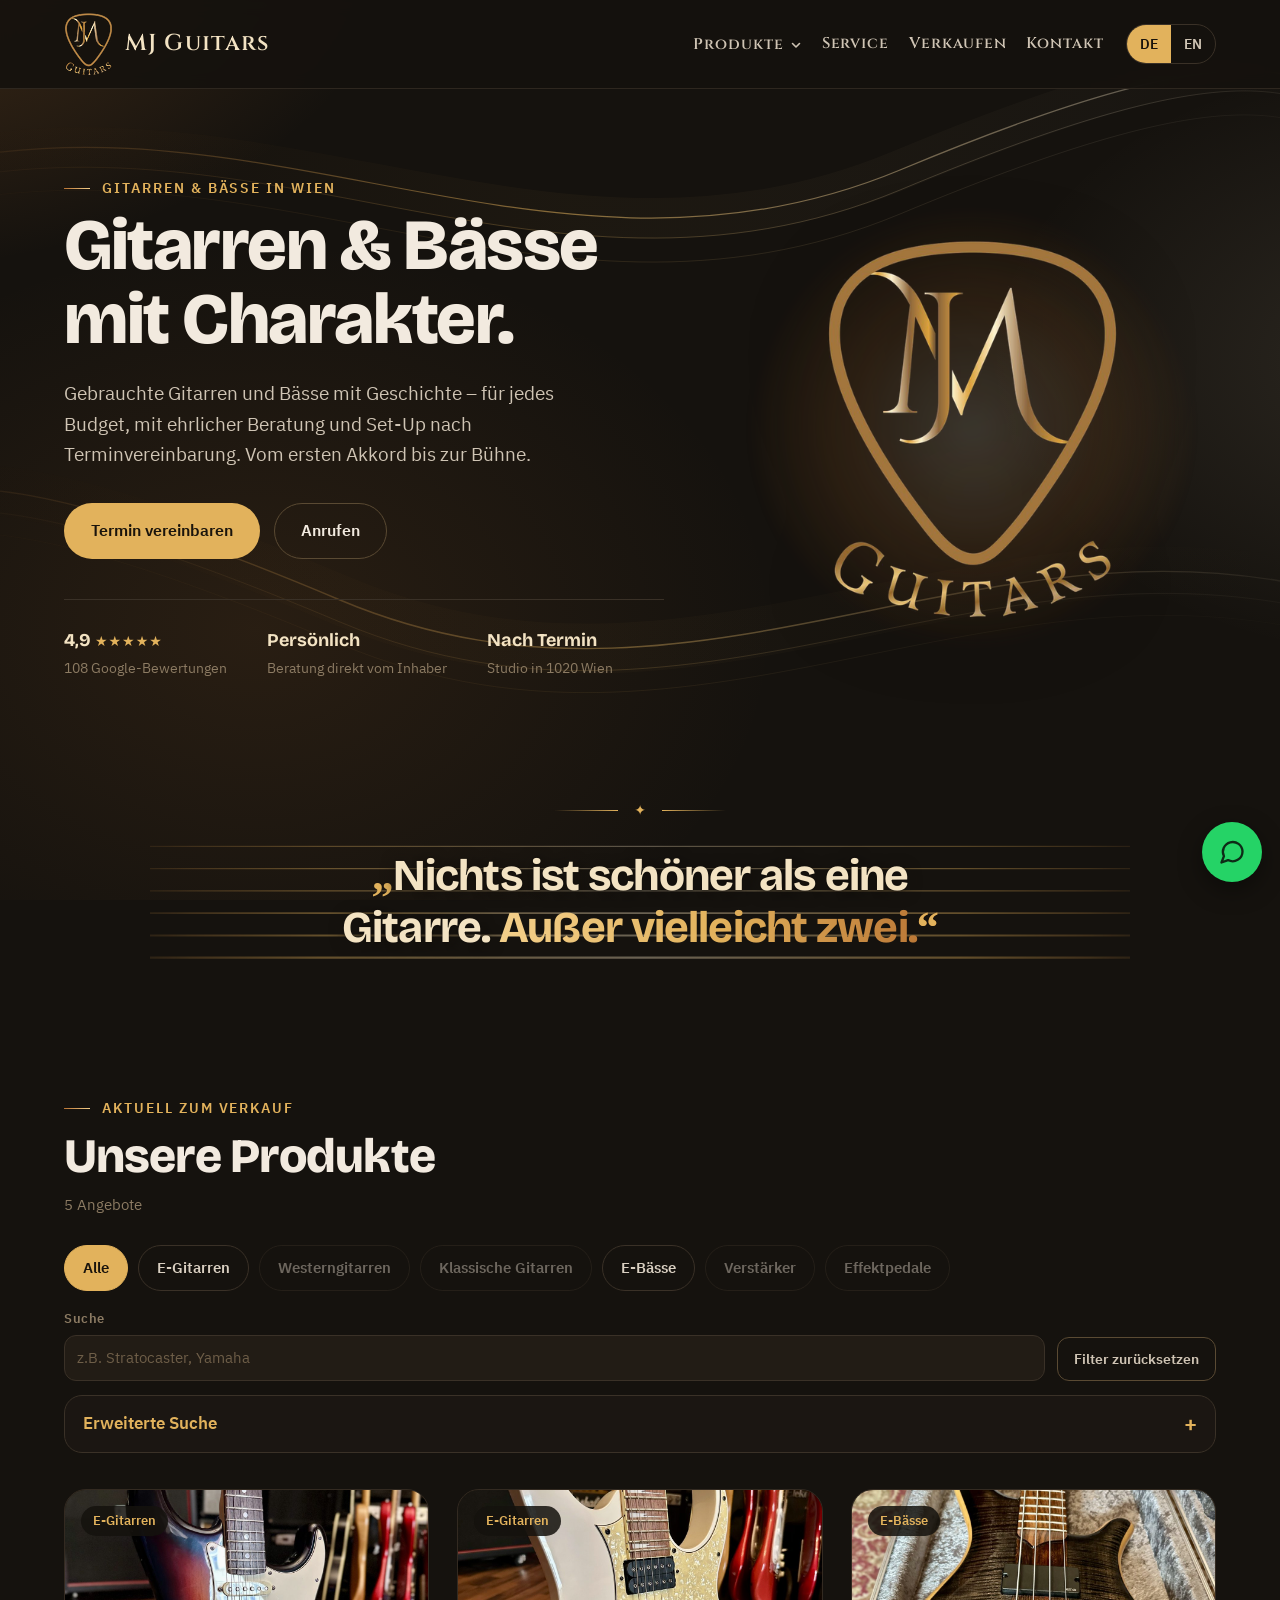
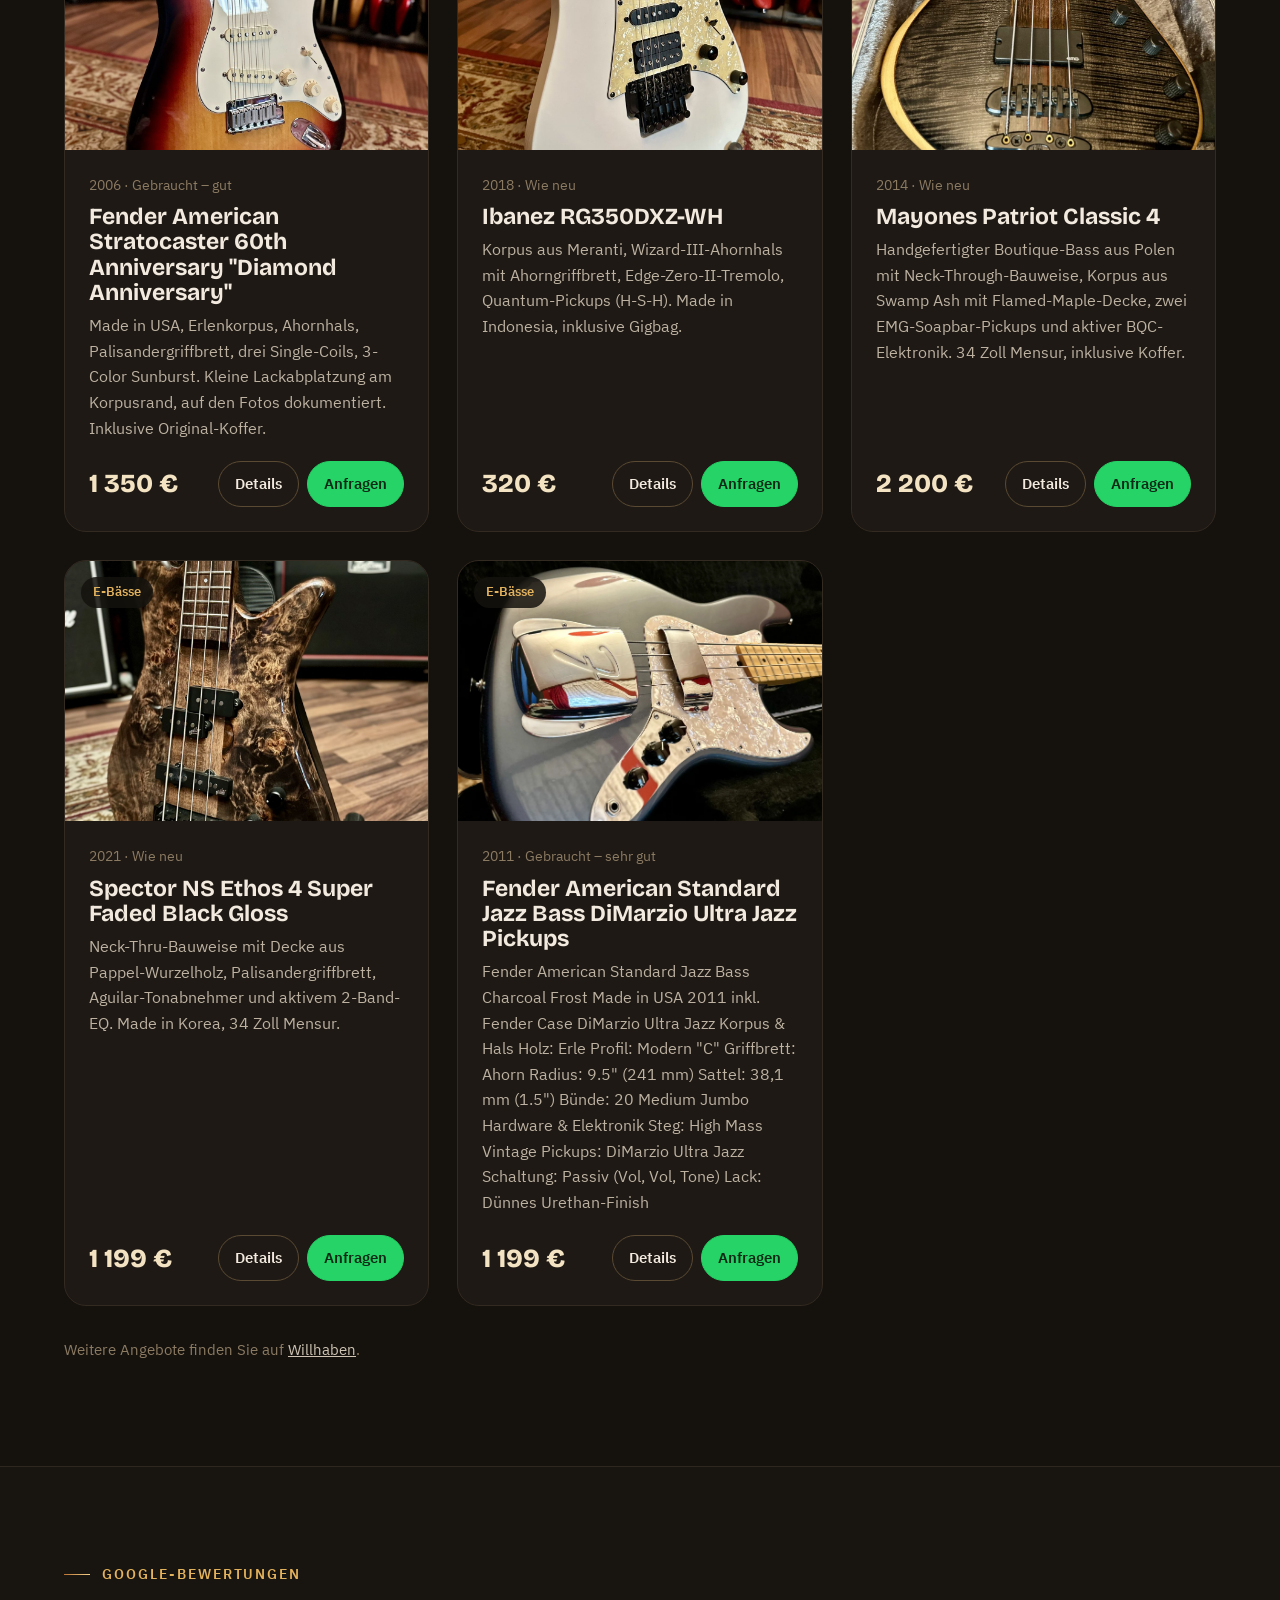
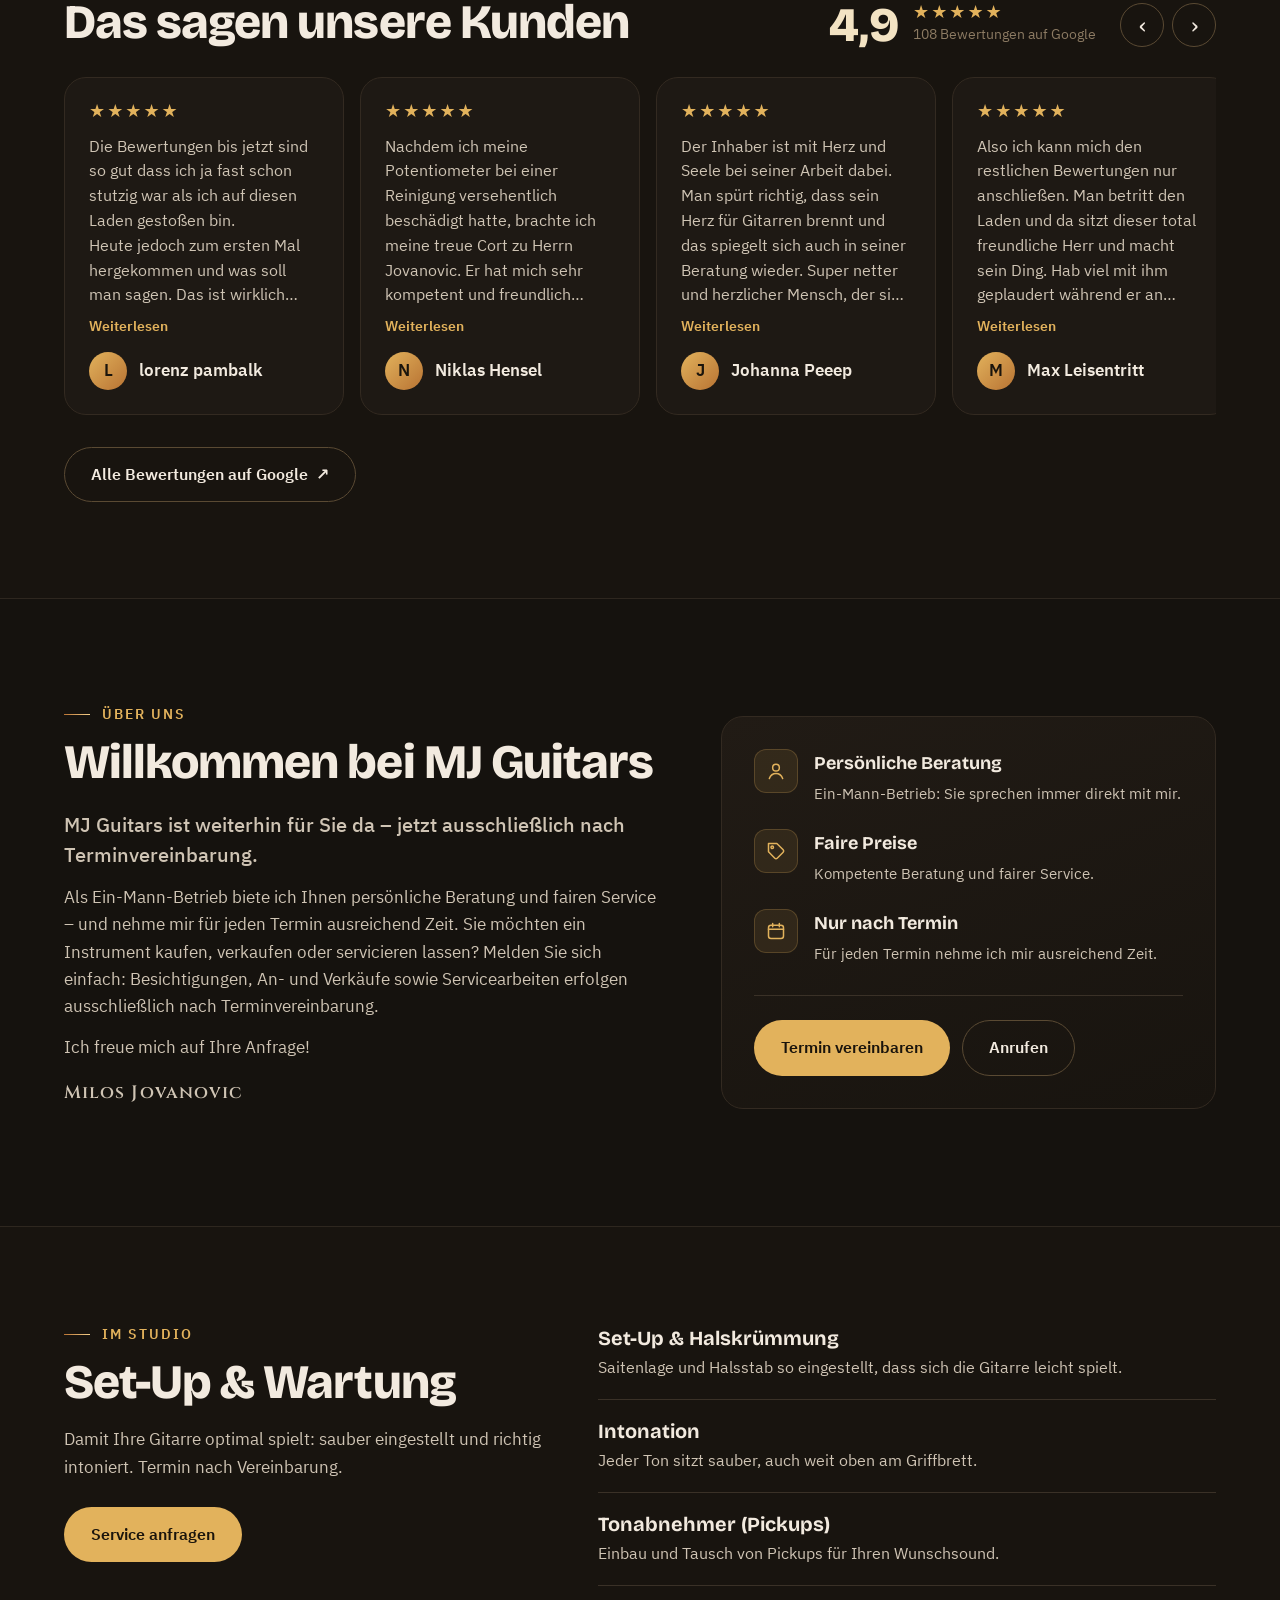
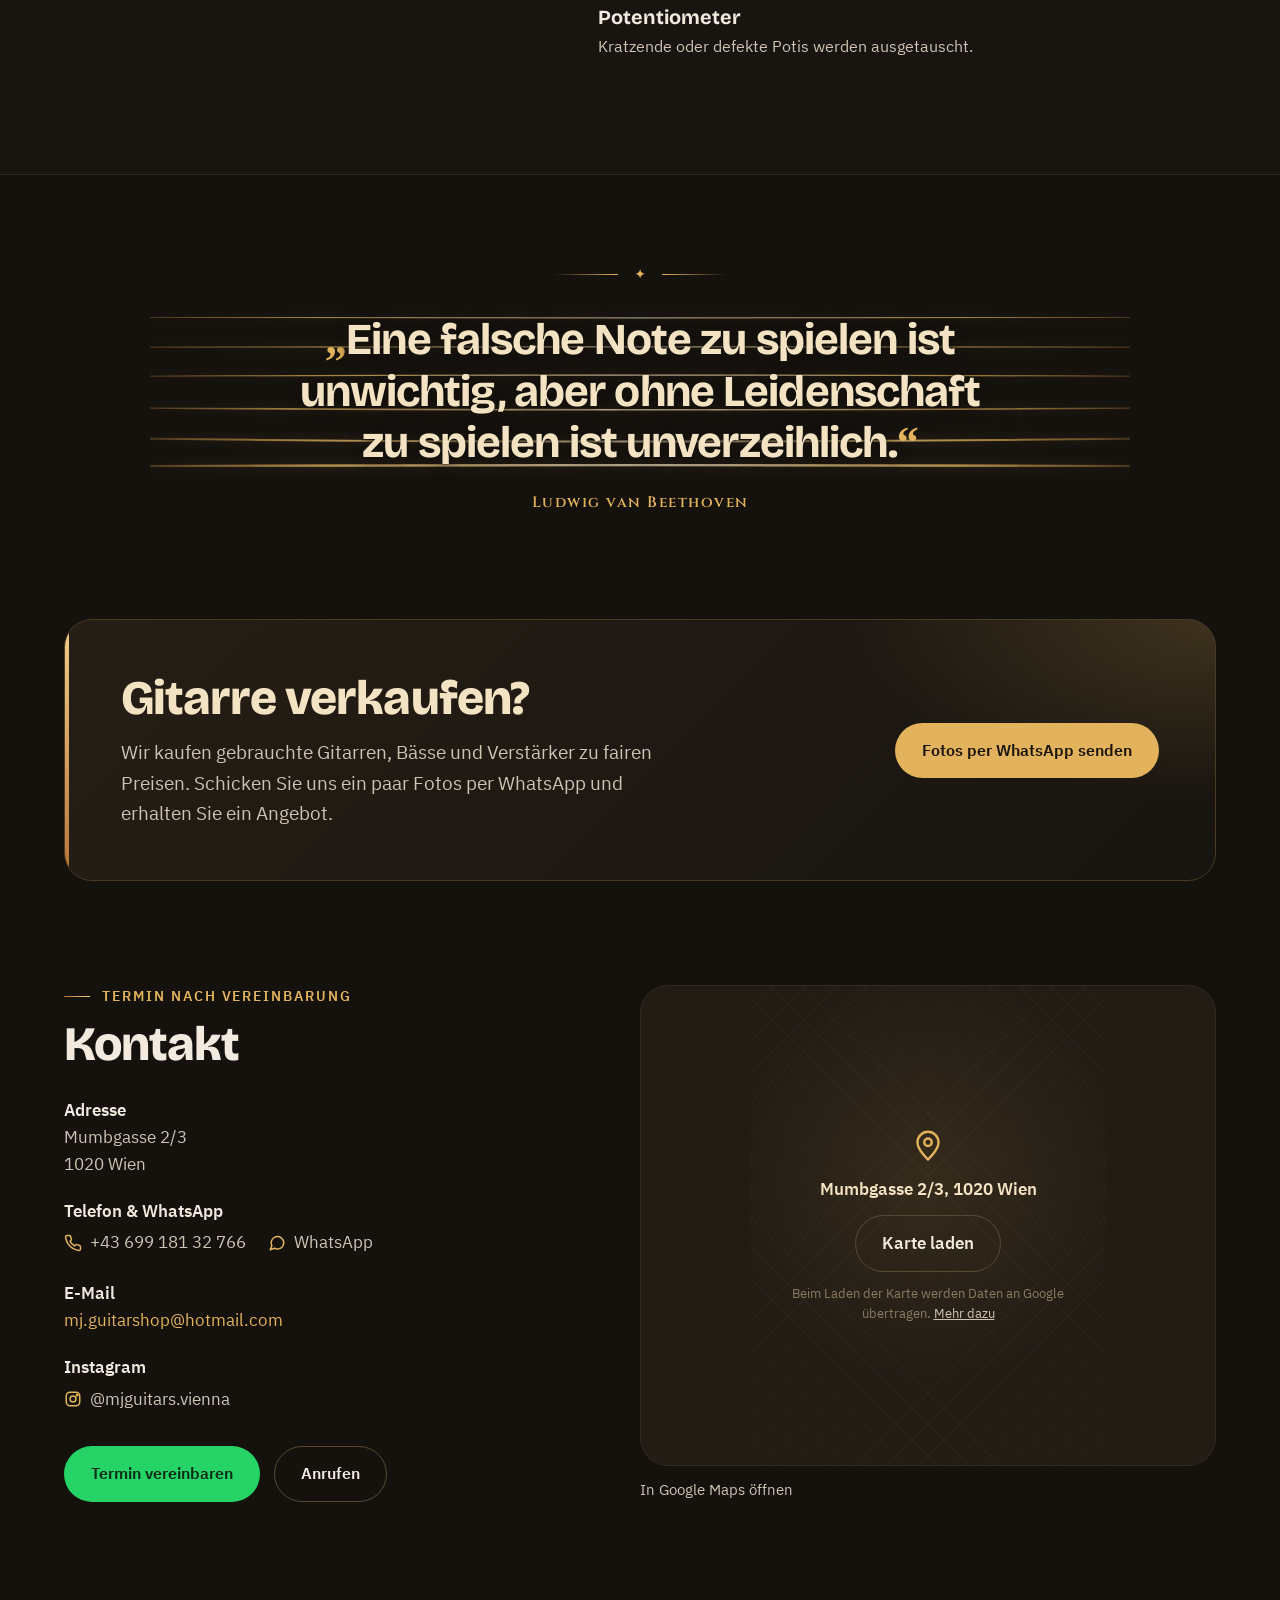
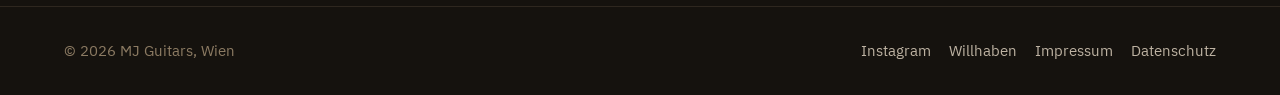
==== commit 858cd246: "citazioni sito" ====
--- a/index.html
+++ b/index.html
@@ -146,18 +146,18 @@
 
     <!-- Zitat (unseres) -->
     <section class="interlude" aria-label="Zitat">
-      <svg class="strings" viewBox="0 0 1200 150" preserveAspectRatio="none" aria-hidden="true">
-        <defs><linearGradient id="sgA" gradientUnits="userSpaceOnUse" x1="0" y1="0" x2="1200" y2="0"><stop offset="0" stop-color="#B87333" stop-opacity="0"/><stop offset=".25" stop-color="#E2B25C"/><stop offset=".5" stop-color="#F3E3C3"/><stop offset=".75" stop-color="#E2B25C"/><stop offset="1" stop-color="#B87333" stop-opacity="0"/></linearGradient></defs>
-        <path class="str" style="stroke-width:1" stroke="url(#sgA)" d="M0 20 Q600 20 1200 20"><animate attributeName="d" dur="1.50s" begin="indefinite" calcMode="spline" keySplines="0.4 0 0.6 1;0.4 0 0.6 1;0.4 0 0.6 1;0.4 0 0.6 1;0.4 0 0.6 1;0.4 0 0.6 1;0.4 0 0.6 1" values="M0 20 Q600 20 1200 20;M0 20 Q600 27 1200 20;M0 20 Q600 14.399999999999999 1200 20;M0 20 Q600 23.85 1200 20;M0 20 Q600 17.55 1200 20;M0 20 Q600 21.26 1200 20;M0 20 Q600 19.44 1200 20;M0 20 Q600 20 1200 20"/></path>
-        <path class="str" style="stroke-width:1.1" stroke="url(#sgA)" d="M0 42 Q600 42 1200 42"><animate attributeName="d" dur="1.65s" begin="indefinite" calcMode="spline" keySplines="0.4 0 0.6 1;0.4 0 0.6 1;0.4 0 0.6 1;0.4 0 0.6 1;0.4 0 0.6 1;0.4 0 0.6 1;0.4 0 0.6 1" values="M0 42 Q600 42 1200 42;M0 42 Q600 50 1200 42;M0 42 Q600 35.6 1200 42;M0 42 Q600 46.4 1200 42;M0 42 Q600 39.2 1200 42;M0 42 Q600 43.44 1200 42;M0 42 Q600 41.36 1200 42;M0 42 Q600 42 1200 42"/></path>
-        <path class="str" style="stroke-width:1.3" stroke="url(#sgA)" d="M0 64 Q600 64 1200 64"><animate attributeName="d" dur="1.80s" begin="indefinite" calcMode="spline" keySplines="0.4 0 0.6 1;0.4 0 0.6 1;0.4 0 0.6 1;0.4 0 0.6 1;0.4 0 0.6 1;0.4 0 0.6 1;0.4 0 0.6 1" values="M0 64 Q600 64 1200 64;M0 64 Q600 73 1200 64;M0 64 Q600 56.8 1200 64;M0 64 Q600 68.95 1200 64;M0 64 Q600 60.85 1200 64;M0 64 Q600 65.62 1200 64;M0 64 Q600 63.28 1200 64;M0 64 Q600 64 1200 64"/></path>
-        <path class="str" style="stroke-width:1.6" stroke="url(#sgA)" d="M0 86 Q600 86 1200 86"><animate attributeName="d" dur="1.95s" begin="indefinite" calcMode="spline" keySplines="0.4 0 0.6 1;0.4 0 0.6 1;0.4 0 0.6 1;0.4 0 0.6 1;0.4 0 0.6 1;0.4 0 0.6 1;0.4 0 0.6 1" values="M0 86 Q600 86 1200 86;M0 86 Q600 97 1200 86;M0 86 Q600 77.2 1200 86;M0 86 Q600 92.05 1200 86;M0 86 Q600 82.15 1200 86;M0 86 Q600 87.98 1200 86;M0 86 Q600 85.12 1200 86;M0 86 Q600 86 1200 86"/></path>
-        <path class="str" style="stroke-width:2" stroke="url(#sgA)" d="M0 108 Q600 108 1200 108"><animate attributeName="d" dur="2.10s" begin="indefinite" calcMode="spline" keySplines="0.4 0 0.6 1;0.4 0 0.6 1;0.4 0 0.6 1;0.4 0 0.6 1;0.4 0 0.6 1;0.4 0 0.6 1;0.4 0 0.6 1" values="M0 108 Q600 108 1200 108;M0 108 Q600 121 1200 108;M0 108 Q600 97.6 1200 108;M0 108 Q600 115.15 1200 108;M0 108 Q600 103.45 1200 108;M0 108 Q600 110.34 1200 108;M0 108 Q600 106.96 1200 108;M0 108 Q600 108 1200 108"/></path>
-        <path class="str" style="stroke-width:2.4" stroke="url(#sgA)" d="M0 130 Q600 130 1200 130"><animate attributeName="d" dur="2.25s" begin="indefinite" calcMode="spline" keySplines="0.4 0 0.6 1;0.4 0 0.6 1;0.4 0 0.6 1;0.4 0 0.6 1;0.4 0 0.6 1;0.4 0 0.6 1;0.4 0 0.6 1" values="M0 130 Q600 130 1200 130;M0 130 Q600 145 1200 130;M0 130 Q600 118.0 1200 130;M0 130 Q600 138.25 1200 130;M0 130 Q600 124.75 1200 130;M0 130 Q600 132.7 1200 130;M0 130 Q600 128.8 1200 130;M0 130 Q600 130 1200 130"/></path>
-      </svg>
       <figure class="interlude-inner reveal">
         <div class="ornament" aria-hidden="true"><span></span><i>✦</i><span></span></div>
         <blockquote>
+          <svg class="strings" viewBox="0 0 1200 150" preserveAspectRatio="none" aria-hidden="true">
+            <defs><linearGradient id="sgA" gradientUnits="userSpaceOnUse" x1="0" y1="0" x2="1200" y2="0"><stop offset="0" stop-color="#B87333" stop-opacity="0"/><stop offset=".25" stop-color="#E2B25C"/><stop offset=".5" stop-color="#F3E3C3"/><stop offset=".75" stop-color="#E2B25C"/><stop offset="1" stop-color="#B87333" stop-opacity="0"/></linearGradient></defs>
+            <path class="str" style="stroke-width:1" stroke="url(#sgA)" d="M0 20 Q600 20 1200 20"><animate attributeName="d" dur="1.50s" begin="indefinite" calcMode="spline" keySplines="0.4 0 0.6 1;0.4 0 0.6 1;0.4 0 0.6 1;0.4 0 0.6 1;0.4 0 0.6 1;0.4 0 0.6 1;0.4 0 0.6 1" values="M0 20 Q600 20 1200 20;M0 20 Q600 27 1200 20;M0 20 Q600 14.399999999999999 1200 20;M0 20 Q600 23.85 1200 20;M0 20 Q600 17.55 1200 20;M0 20 Q600 21.26 1200 20;M0 20 Q600 19.44 1200 20;M0 20 Q600 20 1200 20"/></path>
+            <path class="str" style="stroke-width:1.1" stroke="url(#sgA)" d="M0 42 Q600 42 1200 42"><animate attributeName="d" dur="1.65s" begin="indefinite" calcMode="spline" keySplines="0.4 0 0.6 1;0.4 0 0.6 1;0.4 0 0.6 1;0.4 0 0.6 1;0.4 0 0.6 1;0.4 0 0.6 1;0.4 0 0.6 1" values="M0 42 Q600 42 1200 42;M0 42 Q600 50 1200 42;M0 42 Q600 35.6 1200 42;M0 42 Q600 46.4 1200 42;M0 42 Q600 39.2 1200 42;M0 42 Q600 43.44 1200 42;M0 42 Q600 41.36 1200 42;M0 42 Q600 42 1200 42"/></path>
+            <path class="str" style="stroke-width:1.3" stroke="url(#sgA)" d="M0 64 Q600 64 1200 64"><animate attributeName="d" dur="1.80s" begin="indefinite" calcMode="spline" keySplines="0.4 0 0.6 1;0.4 0 0.6 1;0.4 0 0.6 1;0.4 0 0.6 1;0.4 0 0.6 1;0.4 0 0.6 1;0.4 0 0.6 1" values="M0 64 Q600 64 1200 64;M0 64 Q600 73 1200 64;M0 64 Q600 56.8 1200 64;M0 64 Q600 68.95 1200 64;M0 64 Q600 60.85 1200 64;M0 64 Q600 65.62 1200 64;M0 64 Q600 63.28 1200 64;M0 64 Q600 64 1200 64"/></path>
+            <path class="str" style="stroke-width:1.6" stroke="url(#sgA)" d="M0 86 Q600 86 1200 86"><animate attributeName="d" dur="1.95s" begin="indefinite" calcMode="spline" keySplines="0.4 0 0.6 1;0.4 0 0.6 1;0.4 0 0.6 1;0.4 0 0.6 1;0.4 0 0.6 1;0.4 0 0.6 1;0.4 0 0.6 1" values="M0 86 Q600 86 1200 86;M0 86 Q600 97 1200 86;M0 86 Q600 77.2 1200 86;M0 86 Q600 92.05 1200 86;M0 86 Q600 82.15 1200 86;M0 86 Q600 87.98 1200 86;M0 86 Q600 85.12 1200 86;M0 86 Q600 86 1200 86"/></path>
+            <path class="str" style="stroke-width:2" stroke="url(#sgA)" d="M0 108 Q600 108 1200 108"><animate attributeName="d" dur="2.10s" begin="indefinite" calcMode="spline" keySplines="0.4 0 0.6 1;0.4 0 0.6 1;0.4 0 0.6 1;0.4 0 0.6 1;0.4 0 0.6 1;0.4 0 0.6 1;0.4 0 0.6 1" values="M0 108 Q600 108 1200 108;M0 108 Q600 121 1200 108;M0 108 Q600 97.6 1200 108;M0 108 Q600 115.15 1200 108;M0 108 Q600 103.45 1200 108;M0 108 Q600 110.34 1200 108;M0 108 Q600 106.96 1200 108;M0 108 Q600 108 1200 108"/></path>
+            <path class="str" style="stroke-width:2.4" stroke="url(#sgA)" d="M0 130 Q600 130 1200 130"><animate attributeName="d" dur="2.25s" begin="indefinite" calcMode="spline" keySplines="0.4 0 0.6 1;0.4 0 0.6 1;0.4 0 0.6 1;0.4 0 0.6 1;0.4 0 0.6 1;0.4 0 0.6 1;0.4 0 0.6 1" values="M0 130 Q600 130 1200 130;M0 130 Q600 145 1200 130;M0 130 Q600 118.0 1200 130;M0 130 Q600 138.25 1200 130;M0 130 Q600 124.75 1200 130;M0 130 Q600 132.7 1200 130;M0 130 Q600 128.8 1200 130;M0 130 Q600 130 1200 130"/></path>
+          </svg>
           <p><span class="qm">„</span><span data-i18n="quote_l1">Nichts ist schöner als eine Gitarre.</span> <em><span data-i18n="quote_l2">Außer vielleicht zwei.</span><span class="qm">“</span></em></p>
         </blockquote>
       </figure>
@@ -304,18 +304,18 @@
 
     <!-- Zitat (Beethoven) -->
     <section class="interlude interlude-b" aria-label="Zitat von Ludwig van Beethoven">
-      <svg class="strings" viewBox="0 0 1200 150" preserveAspectRatio="none" aria-hidden="true">
-        <defs><linearGradient id="sgB" gradientUnits="userSpaceOnUse" x1="0" y1="0" x2="1200" y2="0"><stop offset="0" stop-color="#B87333" stop-opacity="0"/><stop offset=".25" stop-color="#E2B25C"/><stop offset=".5" stop-color="#F3E3C3"/><stop offset=".75" stop-color="#E2B25C"/><stop offset="1" stop-color="#B87333" stop-opacity="0"/></linearGradient></defs>
-        <path class="str" style="stroke-width:1" stroke="url(#sgB)" d="M0 20 Q600 20 1200 20"><animate attributeName="d" dur="1.50s" begin="indefinite" calcMode="spline" keySplines="0.4 0 0.6 1;0.4 0 0.6 1;0.4 0 0.6 1;0.4 0 0.6 1;0.4 0 0.6 1;0.4 0 0.6 1;0.4 0 0.6 1" values="M0 20 Q600 20 1200 20;M0 20 Q600 27 1200 20;M0 20 Q600 14.399999999999999 1200 20;M0 20 Q600 23.85 1200 20;M0 20 Q600 17.55 1200 20;M0 20 Q600 21.26 1200 20;M0 20 Q600 19.44 1200 20;M0 20 Q600 20 1200 20"/></path>
-        <path class="str" style="stroke-width:1.1" stroke="url(#sgB)" d="M0 42 Q600 42 1200 42"><animate attributeName="d" dur="1.65s" begin="indefinite" calcMode="spline" keySplines="0.4 0 0.6 1;0.4 0 0.6 1;0.4 0 0.6 1;0.4 0 0.6 1;0.4 0 0.6 1;0.4 0 0.6 1;0.4 0 0.6 1" values="M0 42 Q600 42 1200 42;M0 42 Q600 50 1200 42;M0 42 Q600 35.6 1200 42;M0 42 Q600 46.4 1200 42;M0 42 Q600 39.2 1200 42;M0 42 Q600 43.44 1200 42;M0 42 Q600 41.36 1200 42;M0 42 Q600 42 1200 42"/></path>
-        <path class="str" style="stroke-width:1.3" stroke="url(#sgB)" d="M0 64 Q600 64 1200 64"><animate attributeName="d" dur="1.80s" begin="indefinite" calcMode="spline" keySplines="0.4 0 0.6 1;0.4 0 0.6 1;0.4 0 0.6 1;0.4 0 0.6 1;0.4 0 0.6 1;0.4 0 0.6 1;0.4 0 0.6 1" values="M0 64 Q600 64 1200 64;M0 64 Q600 73 1200 64;M0 64 Q600 56.8 1200 64;M0 64 Q600 68.95 1200 64;M0 64 Q600 60.85 1200 64;M0 64 Q600 65.62 1200 64;M0 64 Q600 63.28 1200 64;M0 64 Q600 64 1200 64"/></path>
-        <path class="str" style="stroke-width:1.6" stroke="url(#sgB)" d="M0 86 Q600 86 1200 86"><animate attributeName="d" dur="1.95s" begin="indefinite" calcMode="spline" keySplines="0.4 0 0.6 1;0.4 0 0.6 1;0.4 0 0.6 1;0.4 0 0.6 1;0.4 0 0.6 1;0.4 0 0.6 1;0.4 0 0.6 1" values="M0 86 Q600 86 1200 86;M0 86 Q600 97 1200 86;M0 86 Q600 77.2 1200 86;M0 86 Q600 92.05 1200 86;M0 86 Q600 82.15 1200 86;M0 86 Q600 87.98 1200 86;M0 86 Q600 85.12 1200 86;M0 86 Q600 86 1200 86"/></path>
-        <path class="str" style="stroke-width:2" stroke="url(#sgB)" d="M0 108 Q600 108 1200 108"><animate attributeName="d" dur="2.10s" begin="indefinite" calcMode="spline" keySplines="0.4 0 0.6 1;0.4 0 0.6 1;0.4 0 0.6 1;0.4 0 0.6 1;0.4 0 0.6 1;0.4 0 0.6 1;0.4 0 0.6 1" values="M0 108 Q600 108 1200 108;M0 108 Q600 121 1200 108;M0 108 Q600 97.6 1200 108;M0 108 Q600 115.15 1200 108;M0 108 Q600 103.45 1200 108;M0 108 Q600 110.34 1200 108;M0 108 Q600 106.96 1200 108;M0 108 Q600 108 1200 108"/></path>
-        <path class="str" style="stroke-width:2.4" stroke="url(#sgB)" d="M0 130 Q600 130 1200 130"><animate attributeName="d" dur="2.25s" begin="indefinite" calcMode="spline" keySplines="0.4 0 0.6 1;0.4 0 0.6 1;0.4 0 0.6 1;0.4 0 0.6 1;0.4 0 0.6 1;0.4 0 0.6 1;0.4 0 0.6 1" values="M0 130 Q600 130 1200 130;M0 130 Q600 145 1200 130;M0 130 Q600 118.0 1200 130;M0 130 Q600 138.25 1200 130;M0 130 Q600 124.75 1200 130;M0 130 Q600 132.7 1200 130;M0 130 Q600 128.8 1200 130;M0 130 Q600 130 1200 130"/></path>
-      </svg>
       <figure class="interlude-inner reveal">
         <div class="ornament" aria-hidden="true"><span></span><i>✦</i><span></span></div>
         <blockquote>
+          <svg class="strings" viewBox="0 0 1200 150" preserveAspectRatio="none" aria-hidden="true">
+            <defs><linearGradient id="sgB" gradientUnits="userSpaceOnUse" x1="0" y1="0" x2="1200" y2="0"><stop offset="0" stop-color="#B87333" stop-opacity="0"/><stop offset=".25" stop-color="#E2B25C"/><stop offset=".5" stop-color="#F3E3C3"/><stop offset=".75" stop-color="#E2B25C"/><stop offset="1" stop-color="#B87333" stop-opacity="0"/></linearGradient></defs>
+            <path class="str" style="stroke-width:1" stroke="url(#sgB)" d="M0 20 Q600 20 1200 20"><animate attributeName="d" dur="1.50s" begin="indefinite" calcMode="spline" keySplines="0.4 0 0.6 1;0.4 0 0.6 1;0.4 0 0.6 1;0.4 0 0.6 1;0.4 0 0.6 1;0.4 0 0.6 1;0.4 0 0.6 1" values="M0 20 Q600 20 1200 20;M0 20 Q600 27 1200 20;M0 20 Q600 14.399999999999999 1200 20;M0 20 Q600 23.85 1200 20;M0 20 Q600 17.55 1200 20;M0 20 Q600 21.26 1200 20;M0 20 Q600 19.44 1200 20;M0 20 Q600 20 1200 20"/></path>
+            <path class="str" style="stroke-width:1.1" stroke="url(#sgB)" d="M0 42 Q600 42 1200 42"><animate attributeName="d" dur="1.65s" begin="indefinite" calcMode="spline" keySplines="0.4 0 0.6 1;0.4 0 0.6 1;0.4 0 0.6 1;0.4 0 0.6 1;0.4 0 0.6 1;0.4 0 0.6 1;0.4 0 0.6 1" values="M0 42 Q600 42 1200 42;M0 42 Q600 50 1200 42;M0 42 Q600 35.6 1200 42;M0 42 Q600 46.4 1200 42;M0 42 Q600 39.2 1200 42;M0 42 Q600 43.44 1200 42;M0 42 Q600 41.36 1200 42;M0 42 Q600 42 1200 42"/></path>
+            <path class="str" style="stroke-width:1.3" stroke="url(#sgB)" d="M0 64 Q600 64 1200 64"><animate attributeName="d" dur="1.80s" begin="indefinite" calcMode="spline" keySplines="0.4 0 0.6 1;0.4 0 0.6 1;0.4 0 0.6 1;0.4 0 0.6 1;0.4 0 0.6 1;0.4 0 0.6 1;0.4 0 0.6 1" values="M0 64 Q600 64 1200 64;M0 64 Q600 73 1200 64;M0 64 Q600 56.8 1200 64;M0 64 Q600 68.95 1200 64;M0 64 Q600 60.85 1200 64;M0 64 Q600 65.62 1200 64;M0 64 Q600 63.28 1200 64;M0 64 Q600 64 1200 64"/></path>
+            <path class="str" style="stroke-width:1.6" stroke="url(#sgB)" d="M0 86 Q600 86 1200 86"><animate attributeName="d" dur="1.95s" begin="indefinite" calcMode="spline" keySplines="0.4 0 0.6 1;0.4 0 0.6 1;0.4 0 0.6 1;0.4 0 0.6 1;0.4 0 0.6 1;0.4 0 0.6 1;0.4 0 0.6 1" values="M0 86 Q600 86 1200 86;M0 86 Q600 97 1200 86;M0 86 Q600 77.2 1200 86;M0 86 Q600 92.05 1200 86;M0 86 Q600 82.15 1200 86;M0 86 Q600 87.98 1200 86;M0 86 Q600 85.12 1200 86;M0 86 Q600 86 1200 86"/></path>
+            <path class="str" style="stroke-width:2" stroke="url(#sgB)" d="M0 108 Q600 108 1200 108"><animate attributeName="d" dur="2.10s" begin="indefinite" calcMode="spline" keySplines="0.4 0 0.6 1;0.4 0 0.6 1;0.4 0 0.6 1;0.4 0 0.6 1;0.4 0 0.6 1;0.4 0 0.6 1;0.4 0 0.6 1" values="M0 108 Q600 108 1200 108;M0 108 Q600 121 1200 108;M0 108 Q600 97.6 1200 108;M0 108 Q600 115.15 1200 108;M0 108 Q600 103.45 1200 108;M0 108 Q600 110.34 1200 108;M0 108 Q600 106.96 1200 108;M0 108 Q600 108 1200 108"/></path>
+            <path class="str" style="stroke-width:2.4" stroke="url(#sgB)" d="M0 130 Q600 130 1200 130"><animate attributeName="d" dur="2.25s" begin="indefinite" calcMode="spline" keySplines="0.4 0 0.6 1;0.4 0 0.6 1;0.4 0 0.6 1;0.4 0 0.6 1;0.4 0 0.6 1;0.4 0 0.6 1;0.4 0 0.6 1" values="M0 130 Q600 130 1200 130;M0 130 Q600 145 1200 130;M0 130 Q600 118.0 1200 130;M0 130 Q600 138.25 1200 130;M0 130 Q600 124.75 1200 130;M0 130 Q600 132.7 1200 130;M0 130 Q600 128.8 1200 130;M0 130 Q600 130 1200 130"/></path>
+          </svg>
           <p><span class="qm">„</span><span data-i18n="beethoven_text">Eine falsche Note zu spielen ist unwichtig, aber ohne Leidenschaft zu spielen ist unverzeihlich.</span><span class="qm">“</span></p>
         </blockquote>
         <figcaption>Ludwig van Beethoven</figcaption>
--- a/css/style.css
+++ b/css/style.css
@@ -1233,7 +1233,7 @@
 .fact .fact-stars { color: var(--accent); font-size: 14px; letter-spacing: 1px; }
 
 /* Zitate als ruhige Zwischenkapitel */
-.interlude { max-width: 980px; margin: 0 auto; padding: 16px 24px 8px; text-align: center; }
+.interlude { max-width: 980px; margin: 0 auto; padding: 24px 24px 40px; text-align: center; }
 .interlude-b { padding: 88px 24px 96px; }
 .interlude-inner { margin: 0; }
 .ornament { display: flex; align-items: center; justify-content: center; gap: 16px; margin-bottom: 28px; }
@@ -1262,7 +1262,7 @@
   color: var(--accent);
   -webkit-text-fill-color: var(--accent);
 }
-.interlude-b p { font-weight: 500; font-size: clamp(22px, 2.6vw, 30px); line-height: 1.4; color: var(--text); letter-spacing: -0.01em; max-width: 820px; margin: 0 auto; }
+.interlude-b p { max-width: 860px; margin: 0 auto; }
 .interlude figcaption {
   margin-top: 22px;
   font-family: 'Cinzel', Georgia, serif;
@@ -1347,7 +1347,7 @@
   .hero-facts { grid-template-columns: repeat(3, minmax(0, 1fr)); gap: 12px 14px; margin-top: 30px; }
   .fact strong { font-size: 16px; }
   .fact > span { font-size: 12.5px; line-height: 1.35; }
-  .interlude { padding: 8px 16px 0; }
+  .interlude { padding: 16px 16px 32px; }
   .interlude-b { padding: 64px 16px 72px; }
   .ornament span { width: 40px; }
   .about { grid-template-columns: 1fr; gap: 36px; }
@@ -1360,13 +1360,17 @@
 /* Gitarrensaiten hinter den Zitaten */
 .interlude { position: relative; overflow: hidden; }
 .interlude-inner { position: relative; z-index: 1; }
+.interlude blockquote { position: relative; }
+.interlude blockquote p { position: relative; z-index: 1; }
 .strings {
   position: absolute;
-  left: 0; right: 0;
+  left: 50%;
   top: 50%;
-  width: 100%;
-  height: 150px;
-  transform: translateY(-38%);
+  width: 100vw;
+  max-width: 1400px;
+  height: calc(100% + 48px);
+  transform: translate(-50%, -50%);
+  z-index: 0;
   pointer-events: none;
   -webkit-mask-image: linear-gradient(90deg, transparent, #000 15%, #000 85%, transparent);
   mask-image: linear-gradient(90deg, transparent, #000 15%, #000 85%, transparent);
@@ -1374,10 +1378,9 @@
 .strings .str { fill: none; opacity: .38; vector-effect: non-scaling-stroke; transition: opacity .8s ease; }
 .interlude.plucked .strings .str { opacity: .75; }
 .interlude.plucked .strings { filter: drop-shadow(0 0 6px rgba(226, 178, 92, .35)); }
-.interlude-b .strings { transform: translateY(-45%); }
 .interlude-inner { cursor: default; }
 @media (max-width: 720px) {
-  .strings { height: 120px; }
+  .strings { height: calc(100% + 36px); }
 }
 @media (prefers-reduced-motion: reduce) {
   .strings .str { transition: none; }
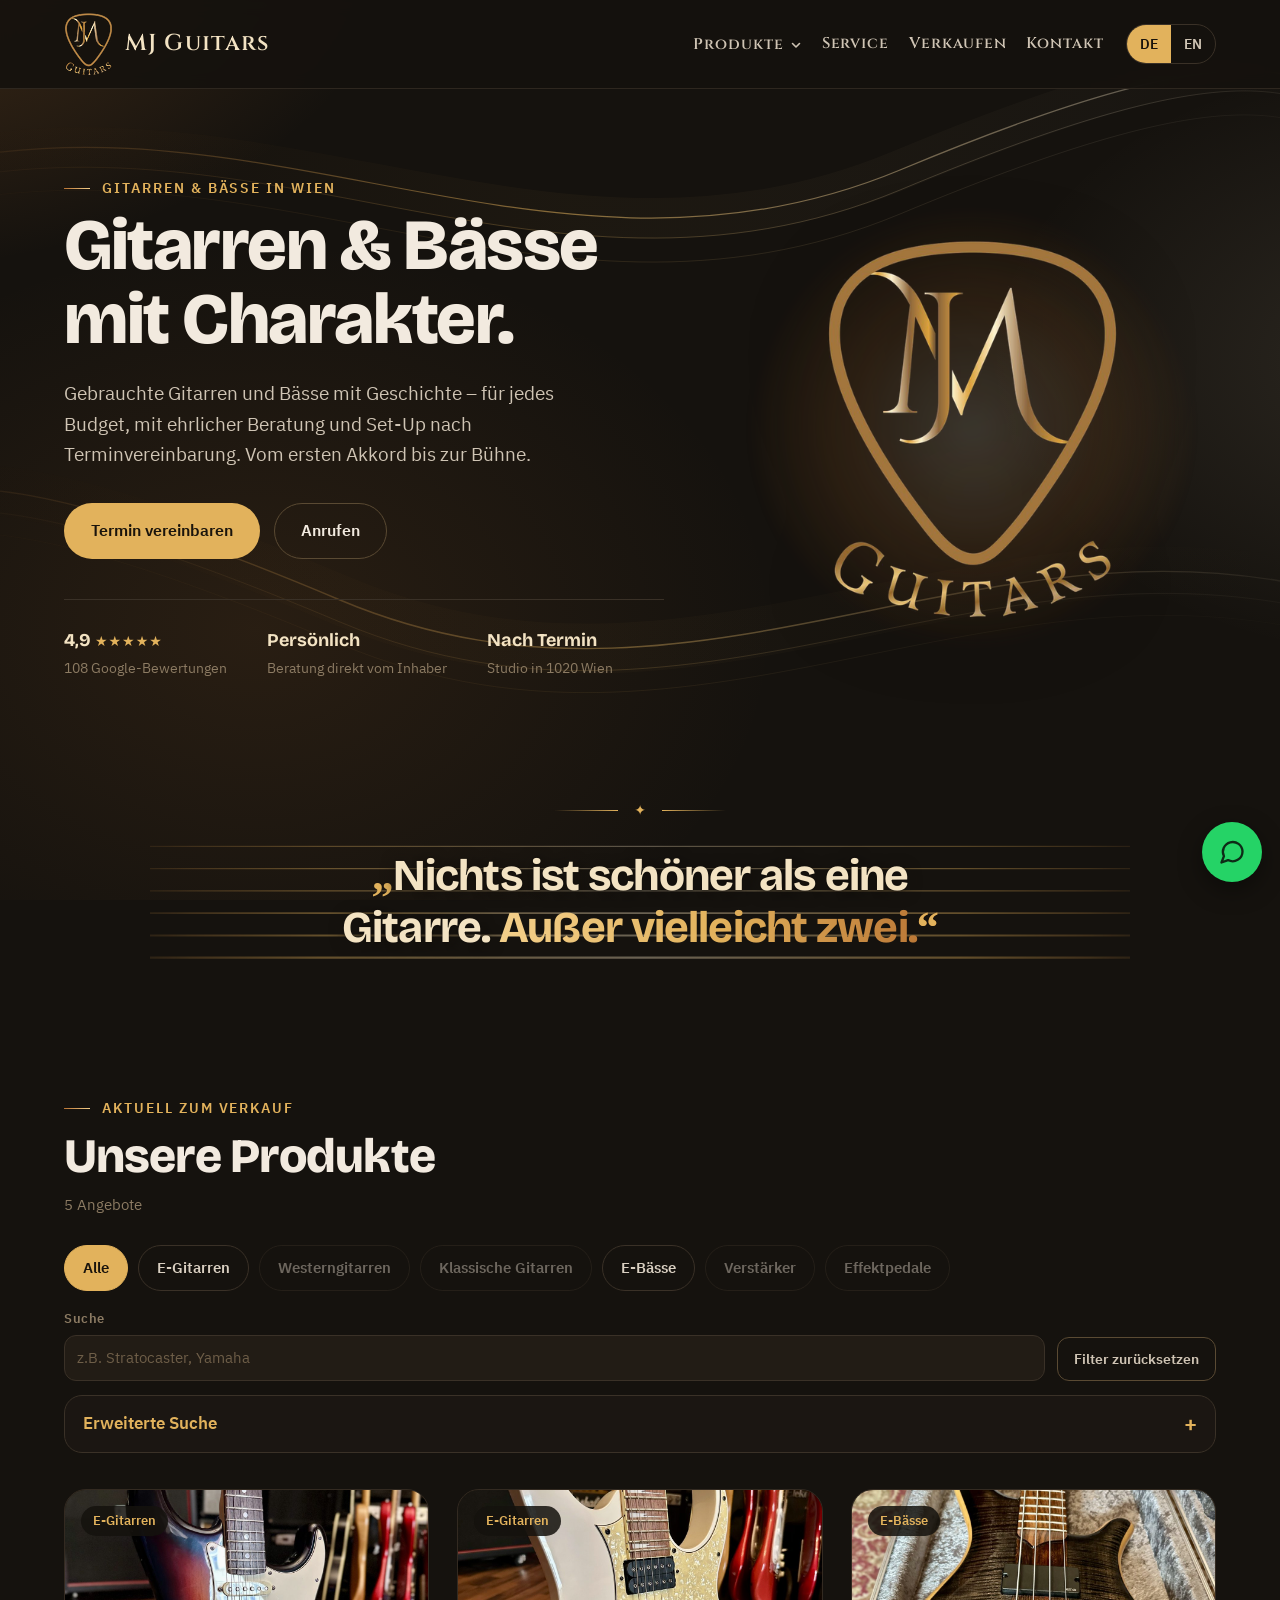
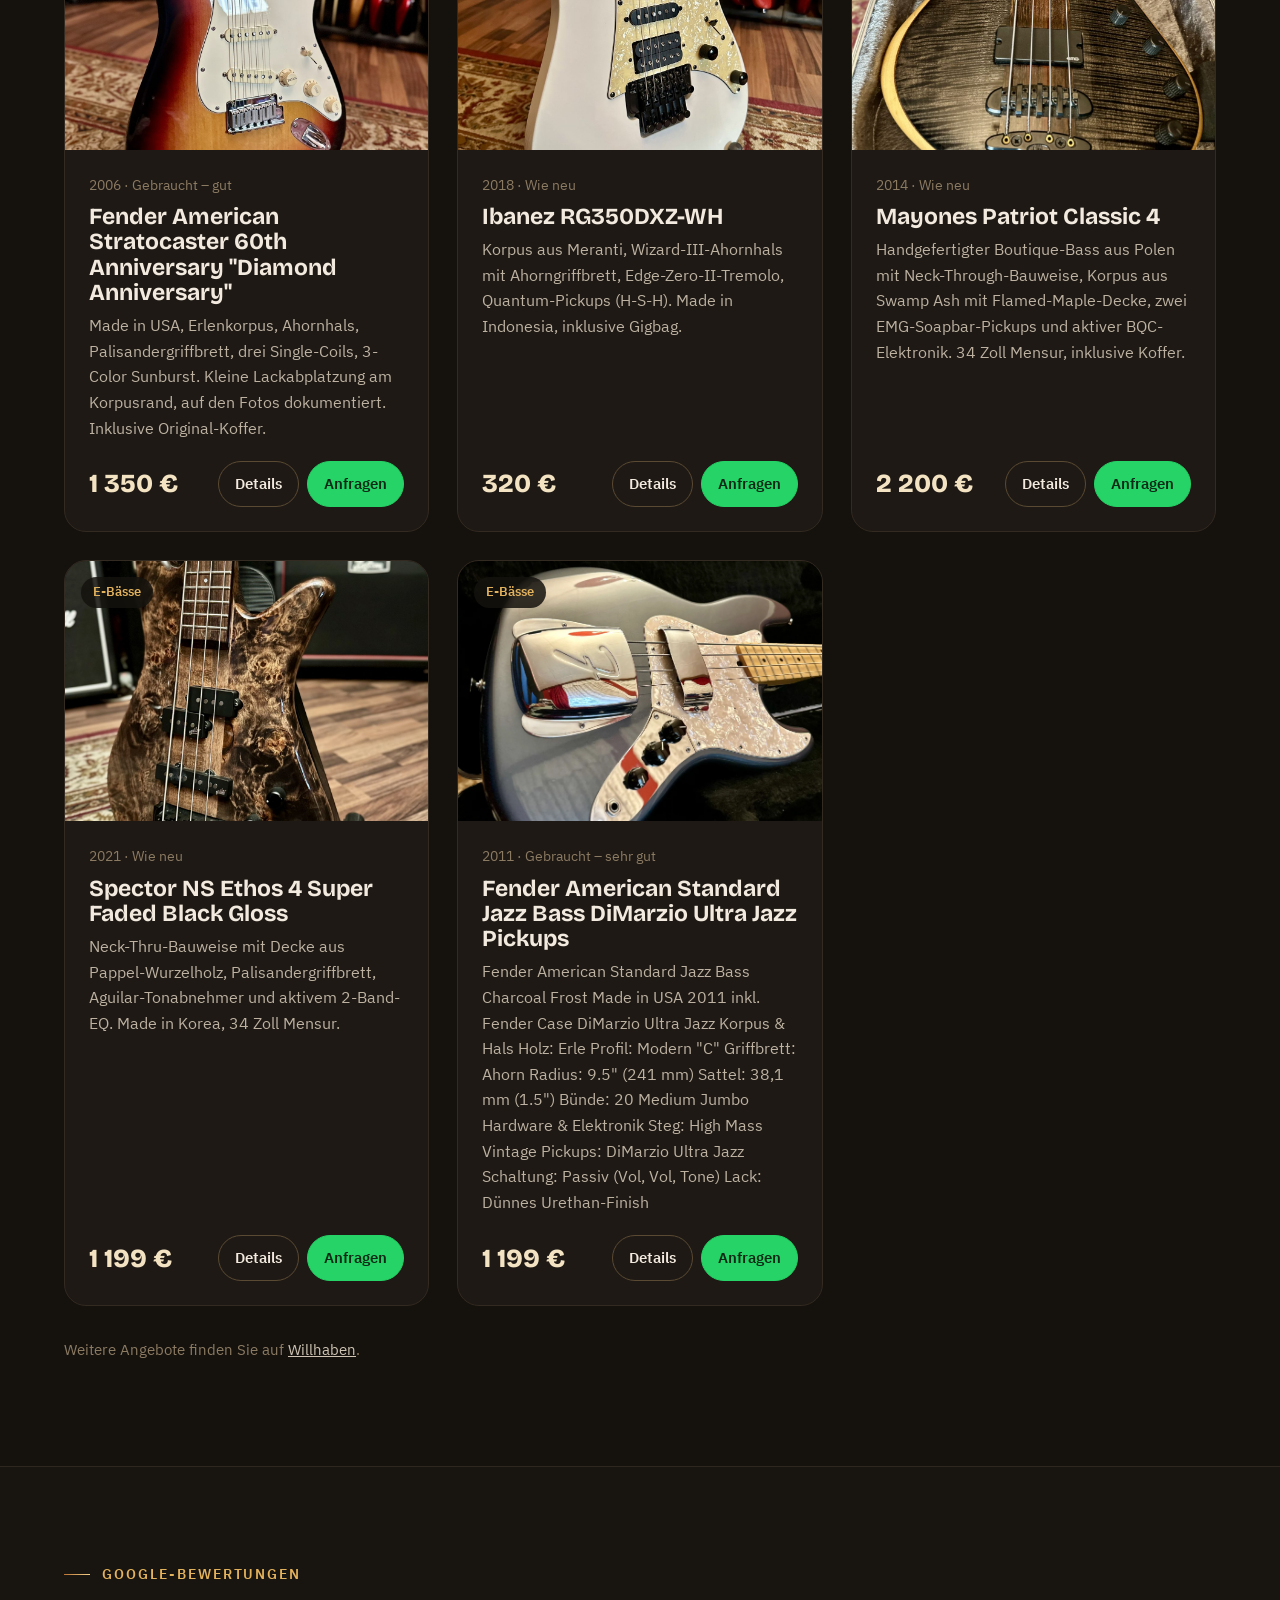
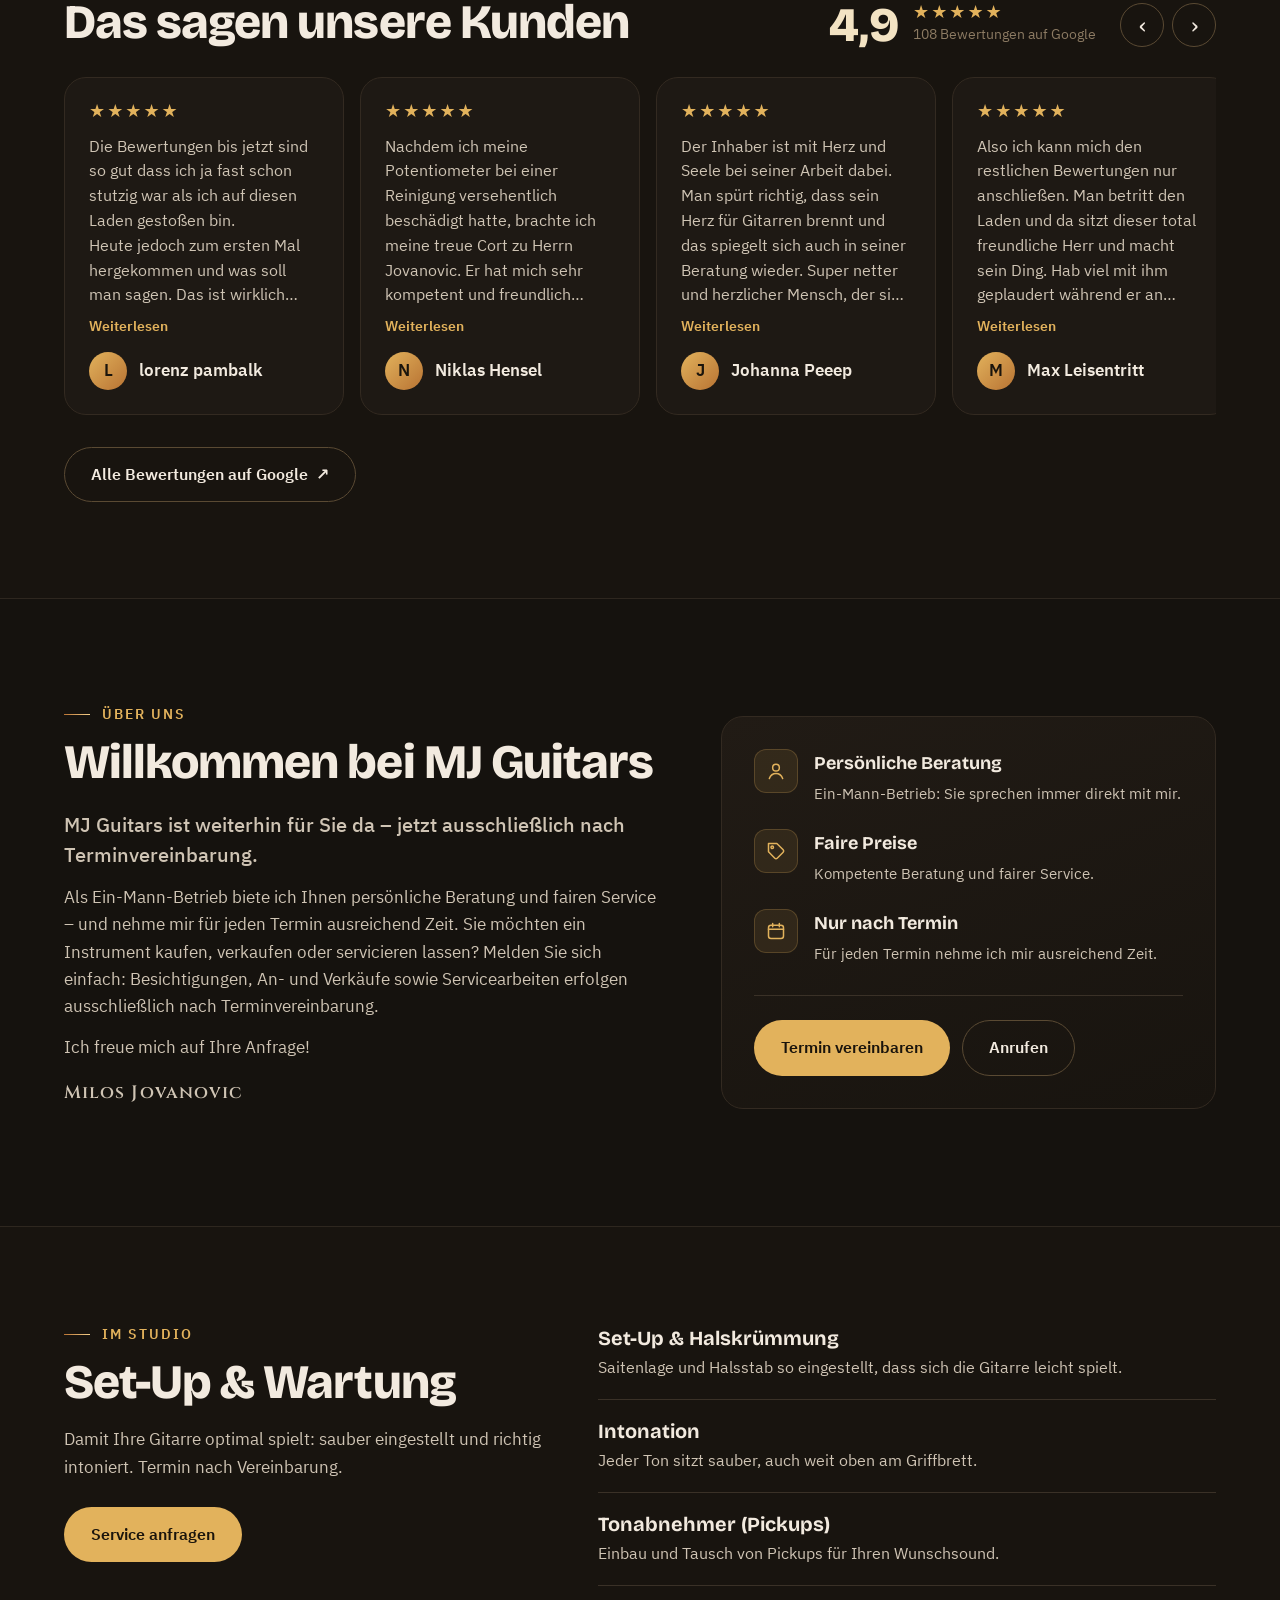
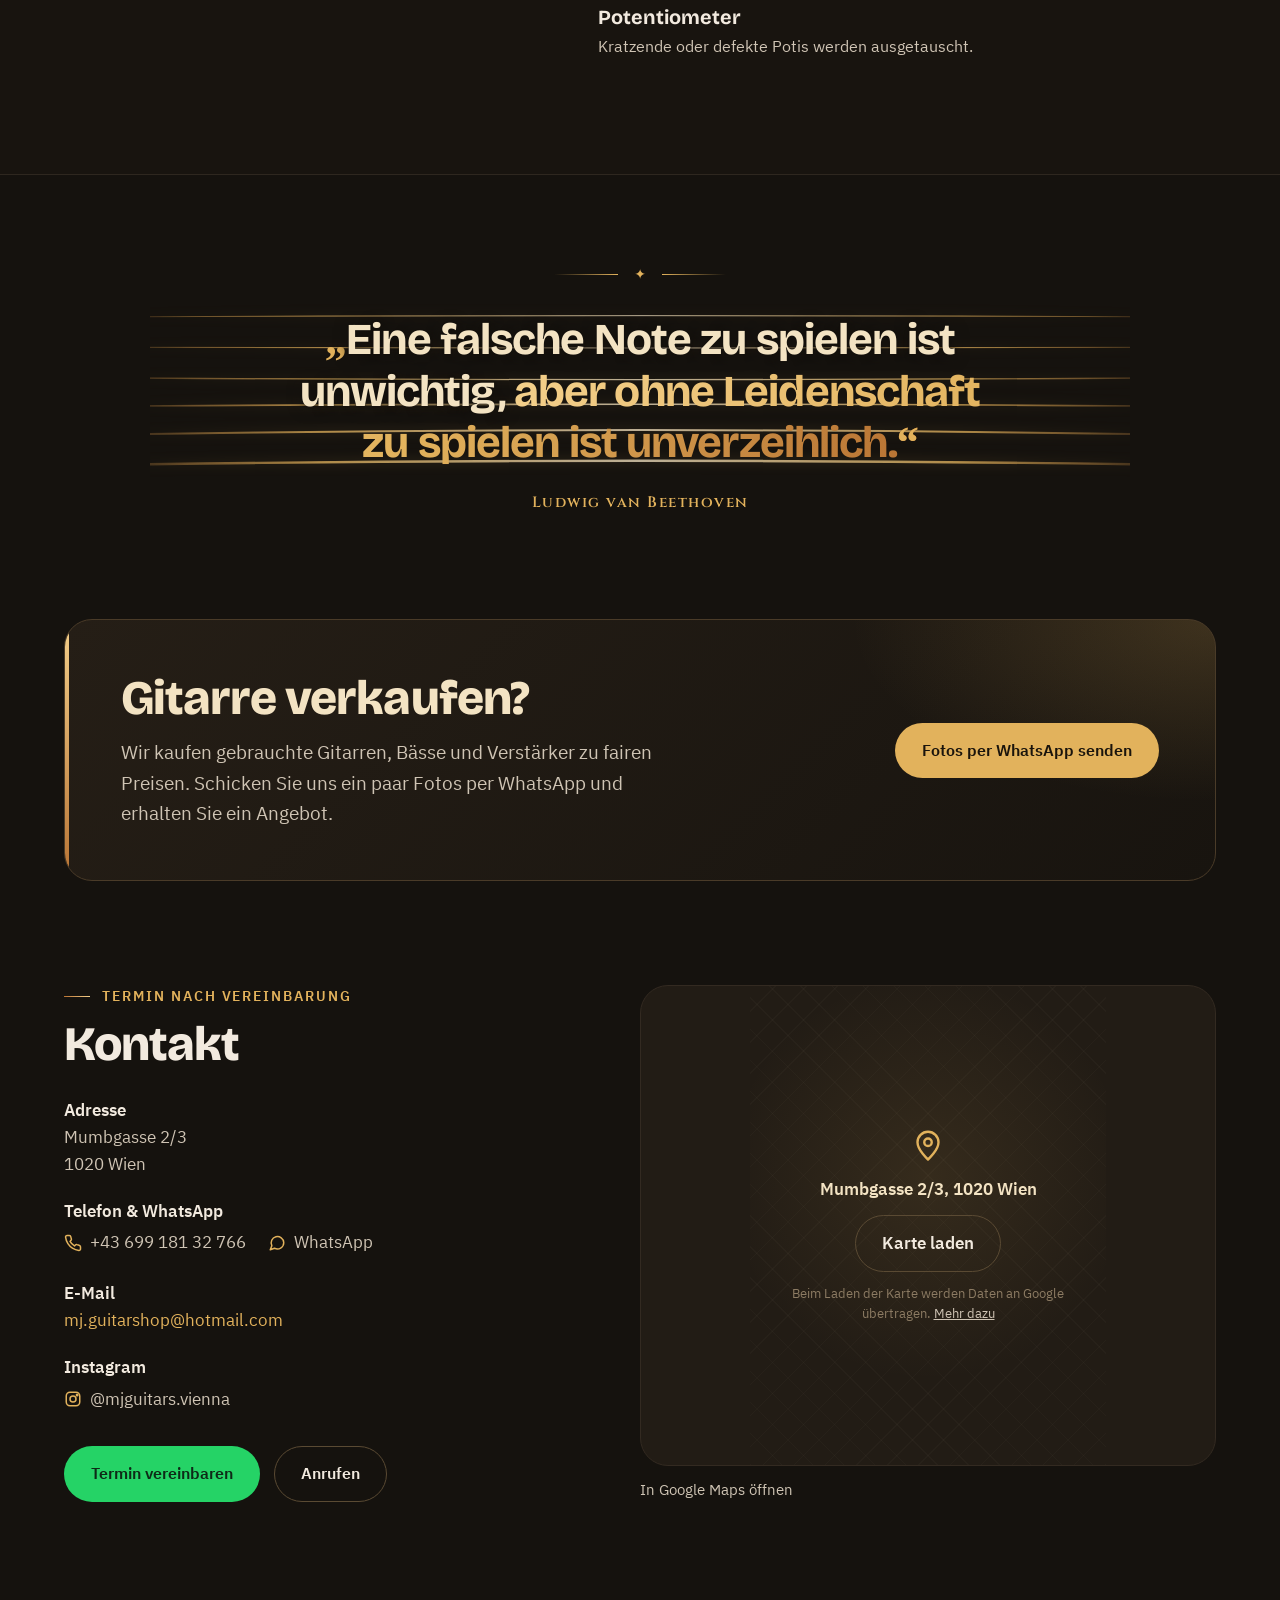
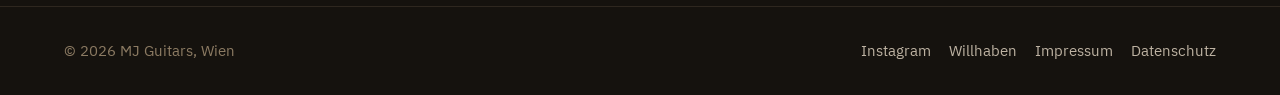
==== commit d3ae74dc: "citazione oro" ====
--- a/index.html
+++ b/index.html
@@ -316,7 +316,7 @@
             <path class="str" style="stroke-width:2" stroke="url(#sgB)" d="M0 108 Q600 108 1200 108"><animate attributeName="d" dur="2.10s" begin="indefinite" calcMode="spline" keySplines="0.4 0 0.6 1;0.4 0 0.6 1;0.4 0 0.6 1;0.4 0 0.6 1;0.4 0 0.6 1;0.4 0 0.6 1;0.4 0 0.6 1" values="M0 108 Q600 108 1200 108;M0 108 Q600 121 1200 108;M0 108 Q600 97.6 1200 108;M0 108 Q600 115.15 1200 108;M0 108 Q600 103.45 1200 108;M0 108 Q600 110.34 1200 108;M0 108 Q600 106.96 1200 108;M0 108 Q600 108 1200 108"/></path>
             <path class="str" style="stroke-width:2.4" stroke="url(#sgB)" d="M0 130 Q600 130 1200 130"><animate attributeName="d" dur="2.25s" begin="indefinite" calcMode="spline" keySplines="0.4 0 0.6 1;0.4 0 0.6 1;0.4 0 0.6 1;0.4 0 0.6 1;0.4 0 0.6 1;0.4 0 0.6 1;0.4 0 0.6 1" values="M0 130 Q600 130 1200 130;M0 130 Q600 145 1200 130;M0 130 Q600 118.0 1200 130;M0 130 Q600 138.25 1200 130;M0 130 Q600 124.75 1200 130;M0 130 Q600 132.7 1200 130;M0 130 Q600 128.8 1200 130;M0 130 Q600 130 1200 130"/></path>
           </svg>
-          <p><span class="qm">„</span><span data-i18n="beethoven_text">Eine falsche Note zu spielen ist unwichtig, aber ohne Leidenschaft zu spielen ist unverzeihlich.</span><span class="qm">“</span></p>
+          <p><span class="qm">„</span><span data-i18n="beethoven_l1">Eine falsche Note zu spielen ist unwichtig,</span> <em><span data-i18n="beethoven_l2">aber ohne Leidenschaft zu spielen ist unverzeihlich.</span><span class="qm">“</span></em></p>
         </blockquote>
         <figcaption>Ludwig van Beethoven</figcaption>
       </figure>
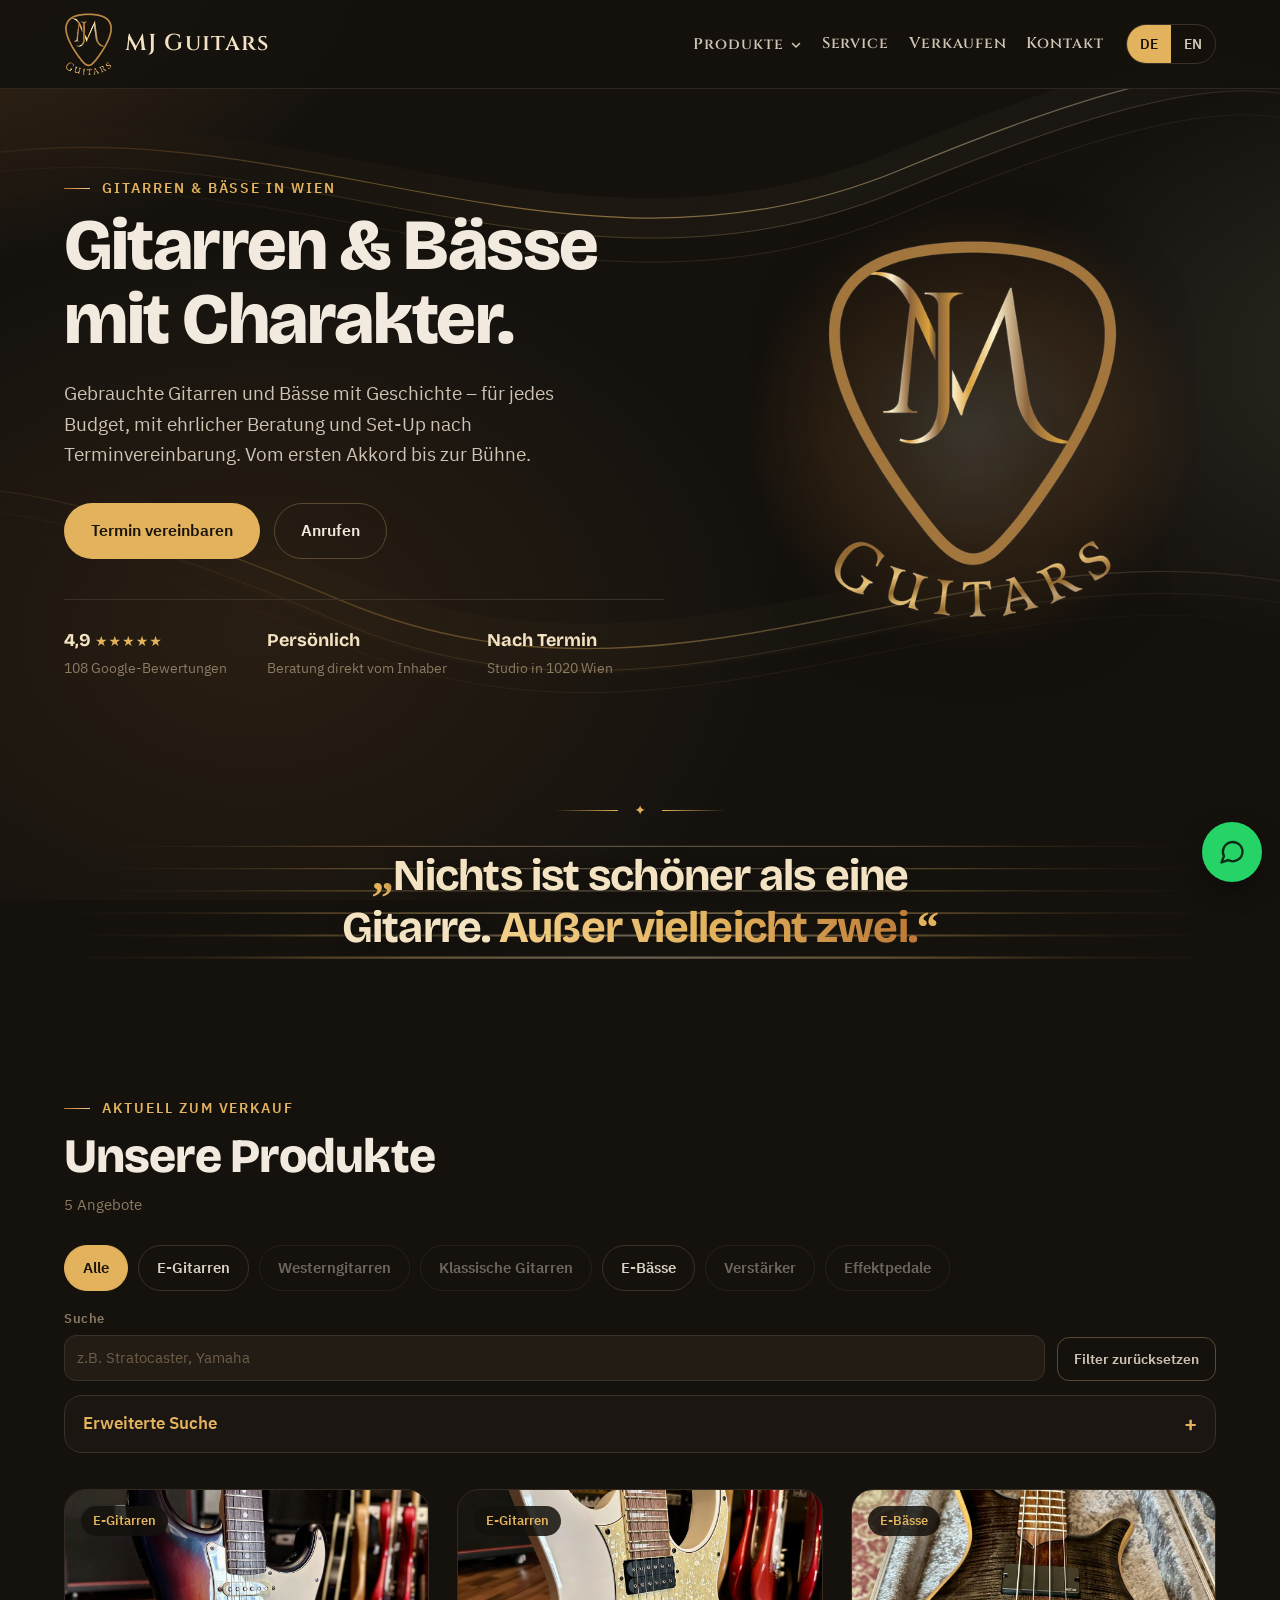
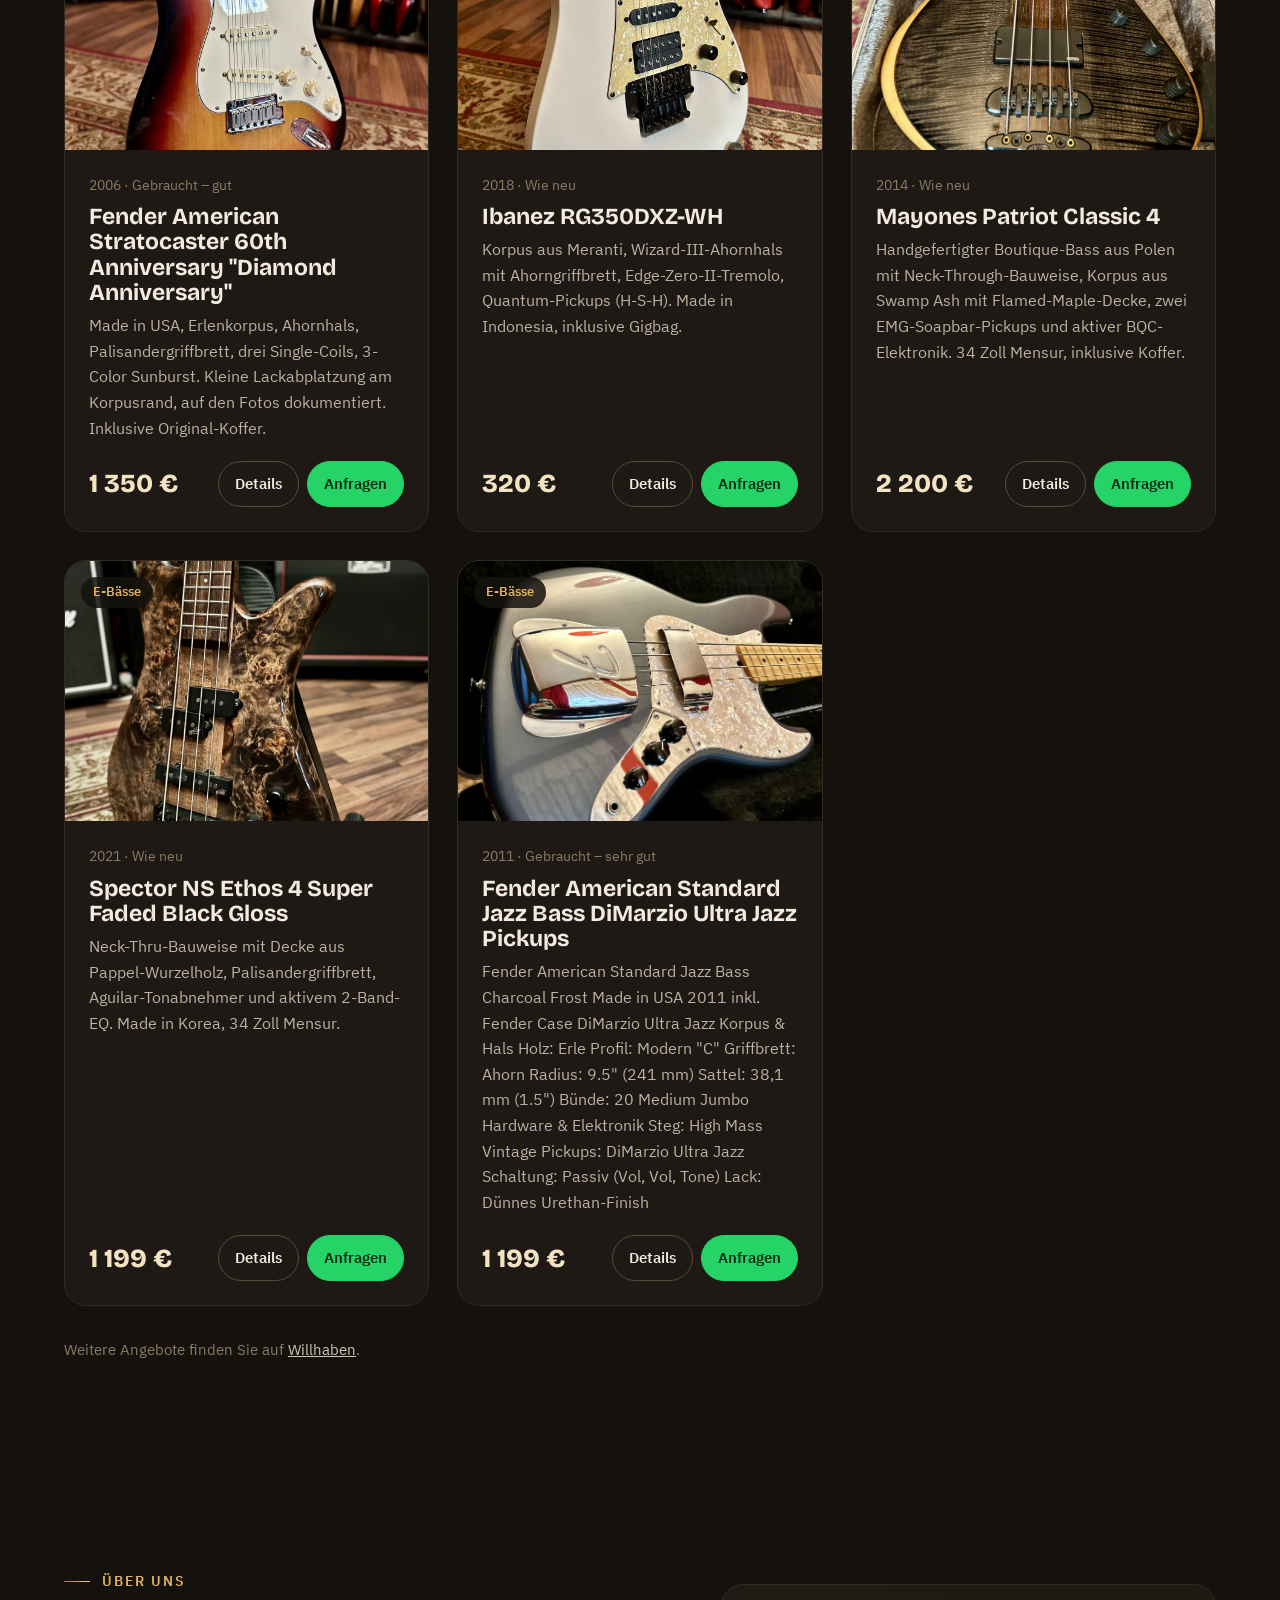
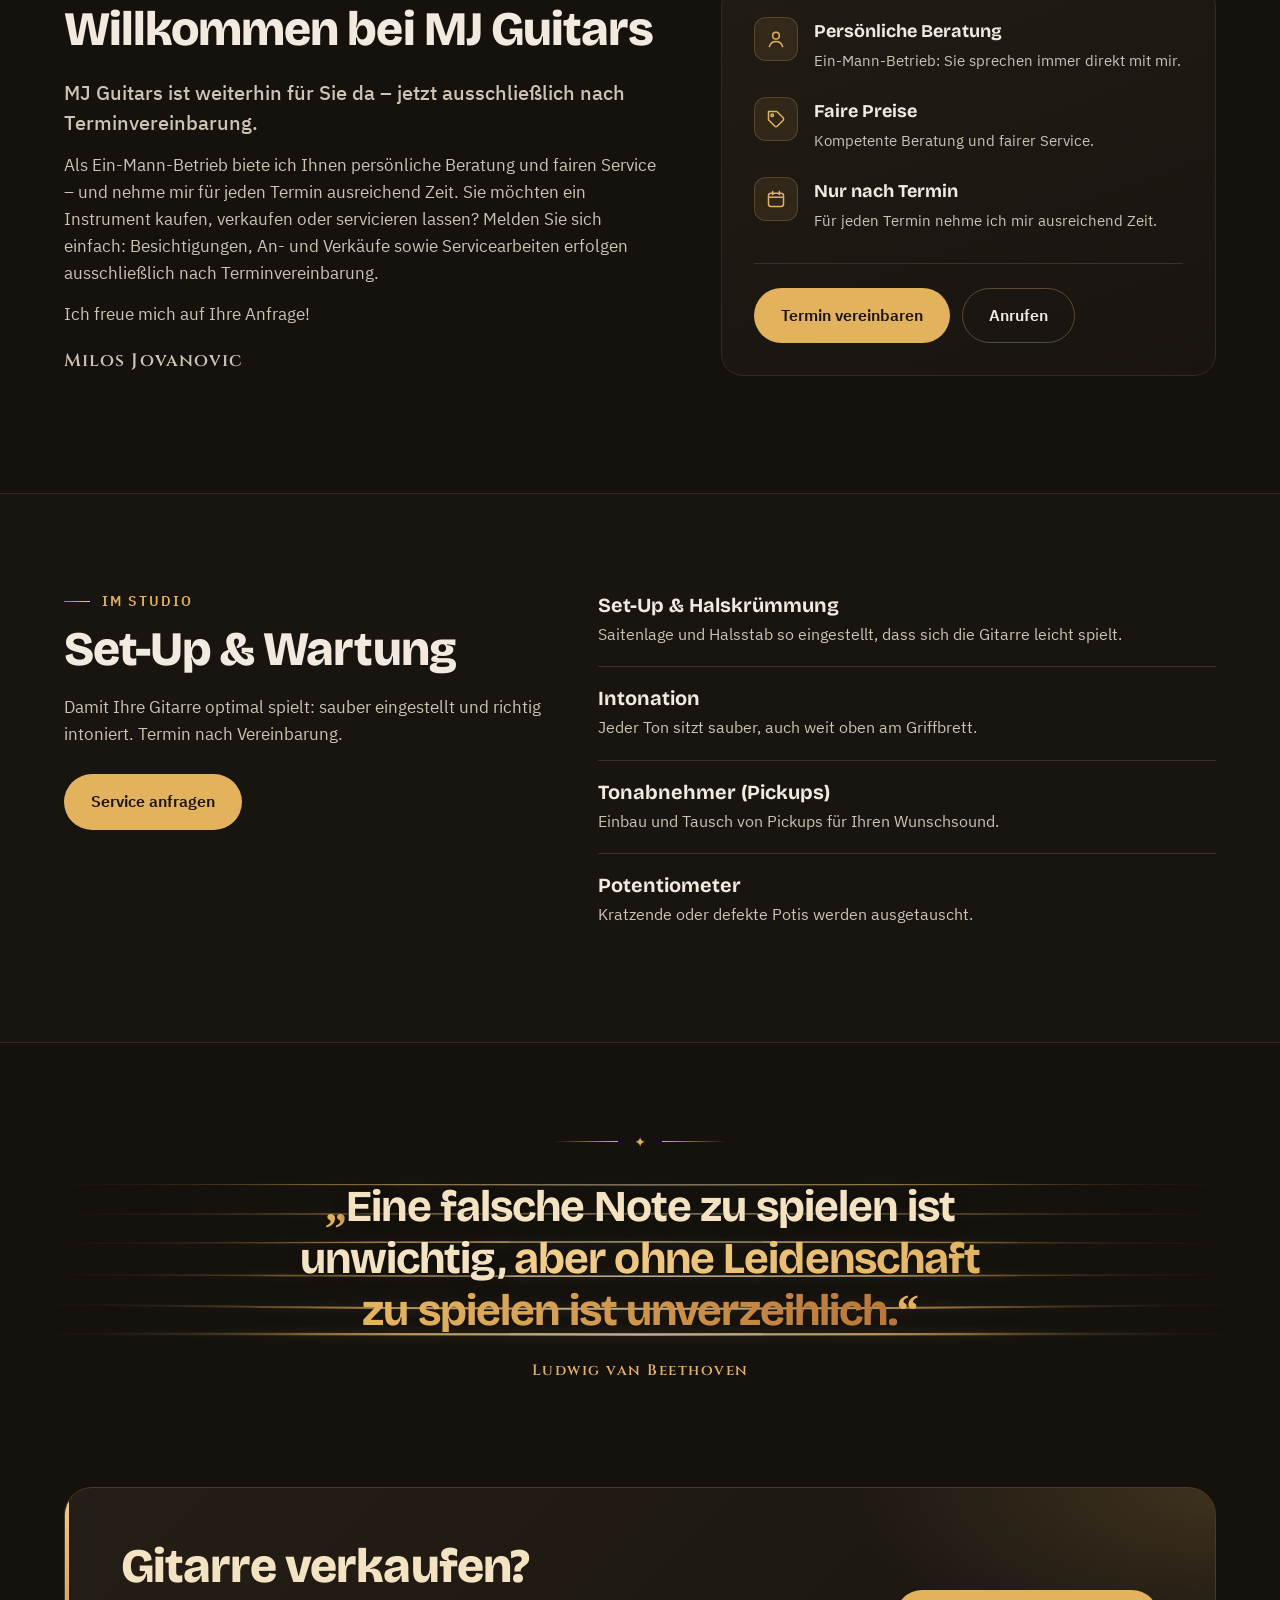
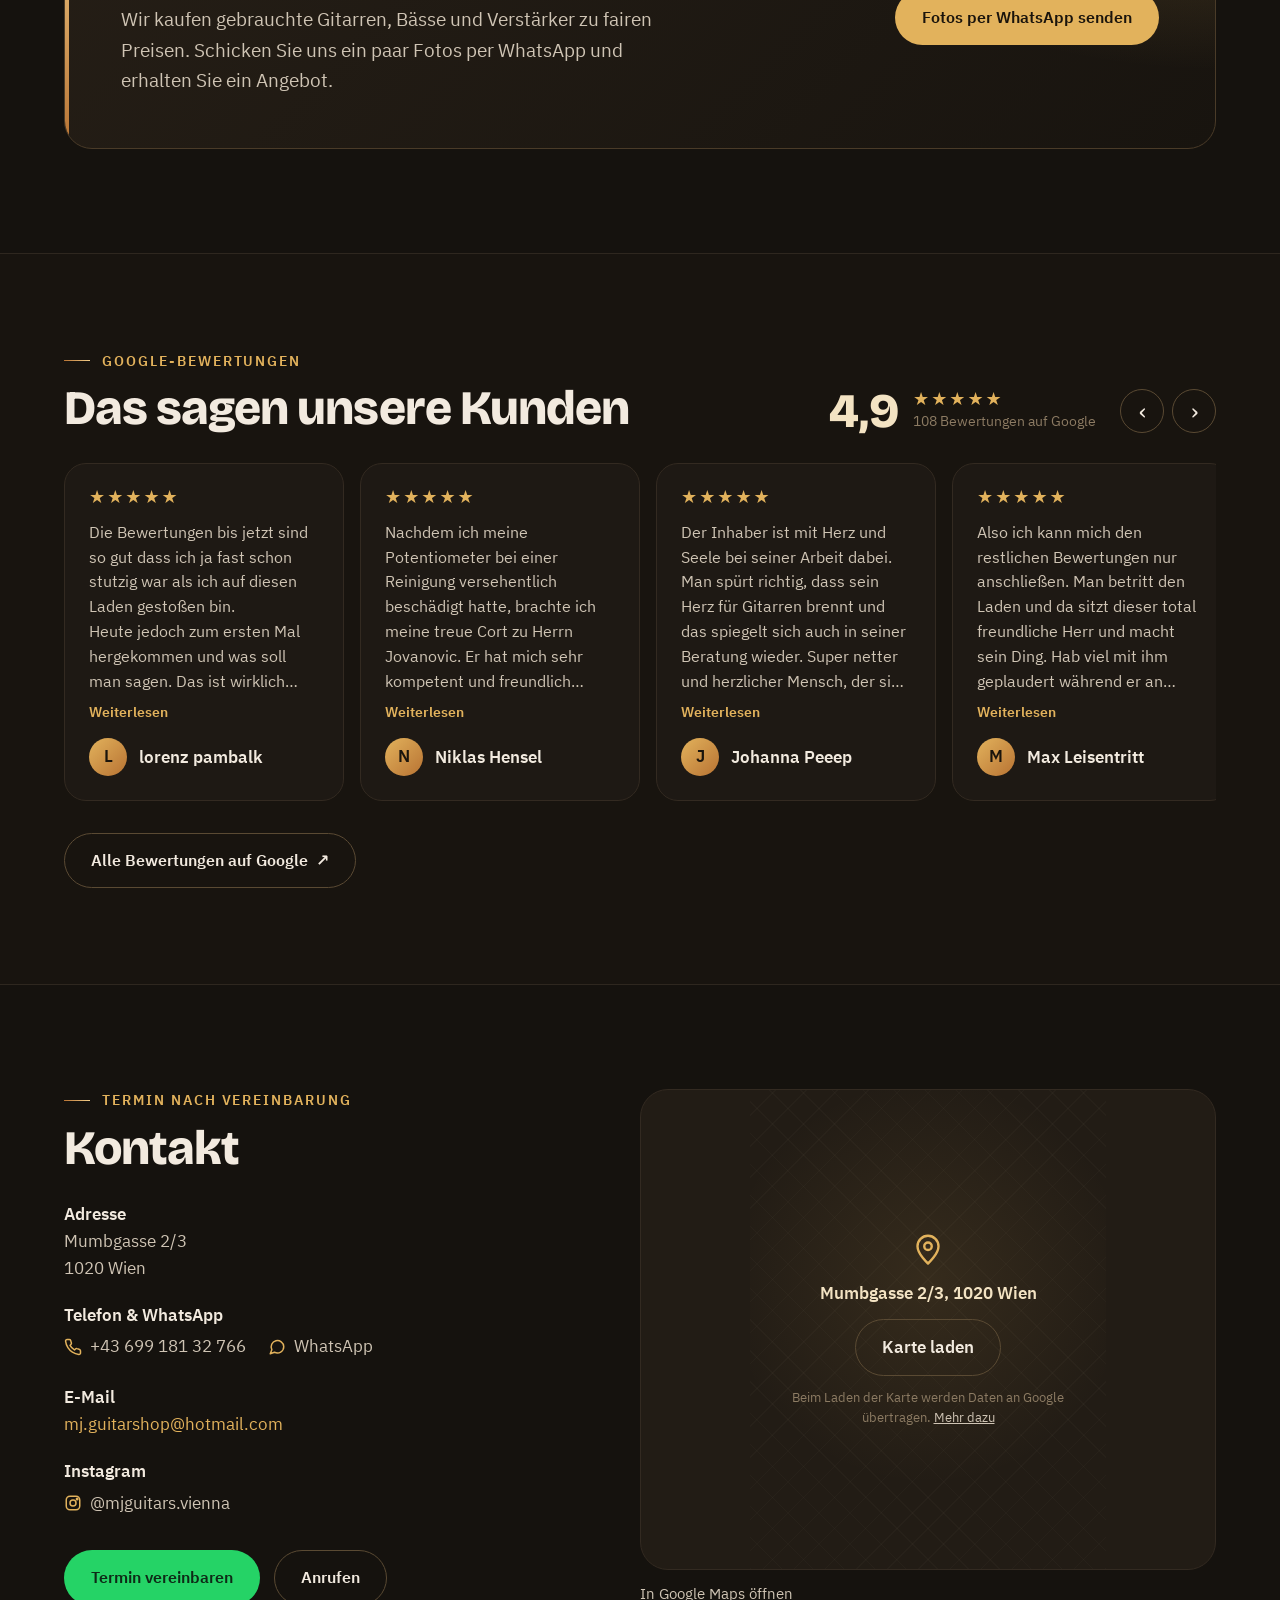
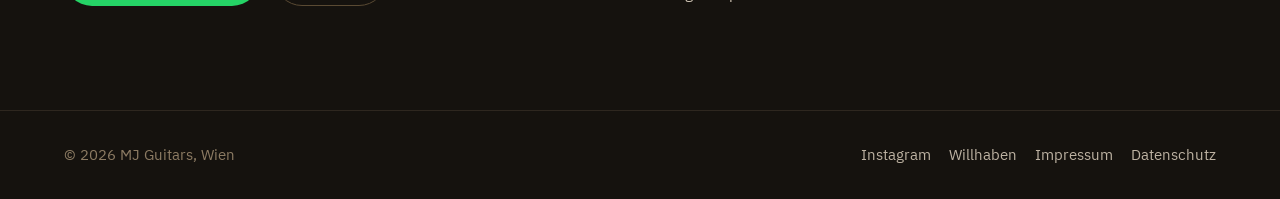
==== commit bb26f376: "recensioni spostate" ====
--- a/index.html
+++ b/index.html
@@ -217,29 +217,6 @@
       </p>
     </section>
 
-    <!-- Google-Bewertungen (erscheint erst, wenn Bewertungen eingetragen sind) -->
-    <section id="bewertungen" class="band" hidden>
-      <div class="section reviews">
-      <div class="reviews-head">
-        <div>
-          <p class="eyebrow" data-i18n="reviews_eyebrow">Google-Bewertungen</p>
-          <h2 data-i18n="reviews_title">Das sagen unsere Kunden</h2>
-        </div>
-        <div class="reviews-side">
-          <div class="reviews-score" id="reviews-score"></div>
-          <div class="reviews-nav">
-            <button type="button" class="rv-btn" id="rv-prev" aria-label="Zurück">‹</button>
-            <button type="button" class="rv-btn" id="rv-next" aria-label="Weiter">›</button>
-          </div>
-        </div>
-      </div>
-      <div class="reviews-track" id="reviews-track"></div>
-      <a class="btn btn-outline reviews-more" id="reviews-more" href="https://www.google.com/maps?cid=9775014654965418293" target="_blank" rel="noopener">
-        <span data-i18n="reviews_more">Alle Bewertungen auf Google</span> <span aria-hidden="true">↗</span>
-      </a>
-      </div>
-    </section>
-
     <!-- Über uns -->
     <section id="ueber-uns" class="section about">
       <div class="about-text">
@@ -330,6 +307,29 @@
           <p data-i18n="sell_text">Wir kaufen gebrauchte Gitarren, Bässe und Verstärker zu fairen Preisen. Schicken Sie uns ein paar Fotos per WhatsApp und erhalten Sie ein Angebot.</p>
         </div>
         <a href="#" class="btn btn-primary" data-wa="ankauf" data-i18n="sell_cta">Fotos per WhatsApp senden</a>
+      </div>
+    </section>
+
+    <!-- Google-Bewertungen (erscheint erst, wenn Bewertungen eingetragen sind) -->
+    <section id="bewertungen" class="band" hidden>
+      <div class="section reviews">
+      <div class="reviews-head">
+        <div>
+          <p class="eyebrow" data-i18n="reviews_eyebrow">Google-Bewertungen</p>
+          <h2 data-i18n="reviews_title">Das sagen unsere Kunden</h2>
+        </div>
+        <div class="reviews-side">
+          <div class="reviews-score" id="reviews-score"></div>
+          <div class="reviews-nav">
+            <button type="button" class="rv-btn" id="rv-prev" aria-label="Zurück">‹</button>
+            <button type="button" class="rv-btn" id="rv-next" aria-label="Weiter">›</button>
+          </div>
+        </div>
+      </div>
+      <div class="reviews-track" id="reviews-track"></div>
+      <a class="btn btn-outline reviews-more" id="reviews-more" href="https://www.google.com/maps?cid=9775014654965418293" target="_blank" rel="noopener">
+        <span data-i18n="reviews_more">Alle Bewertungen auf Google</span> <span aria-hidden="true">↗</span>
+      </a>
       </div>
     </section>
 
--- a/css/style.css
+++ b/css/style.css
@@ -1188,7 +1188,7 @@
    ========================================================== */
 .section { padding: 104px 24px; }
 .section-tight { padding-top: 8px; padding-bottom: 104px; }
-.contact { padding-top: 0; }
+.contact { padding-top: 104px; }
 
 /* Überschriften-Zeile: goldener Strich vor jedem Kicker */
 .eyebrow { display: flex; align-items: center; gap: 12px; }
@@ -1233,7 +1233,8 @@
 .fact .fact-stars { color: var(--accent); font-size: 14px; letter-spacing: 1px; }
 
 /* Zitate als ruhige Zwischenkapitel */
-.interlude { max-width: 980px; margin: 0 auto; padding: 24px 24px 40px; text-align: center; }
+.interlude { max-width: none; margin: 0; padding: 24px 24px 40px; text-align: center; }
+.interlude > .interlude-inner { max-width: 980px; margin: 0 auto; }
 .interlude-b { padding: 88px 24px 96px; }
 .interlude-inner { margin: 0; }
 .ornament { display: flex; align-items: center; justify-content: center; gap: 16px; margin-bottom: 28px; }
@@ -1339,7 +1340,7 @@
 @media (max-width: 720px) {
   .section { padding: 72px 16px; }
   .section-tight { padding-top: 0; padding-bottom: 72px; }
-  .contact { padding-top: 0; }
+  .contact { padding-top: 72px; }
   .hero { padding: 40px 16px 56px; }
   .hero-figure { height: 280px; order: -1; }
   .hero-glow { width: 300px; height: 300px; }
@@ -1367,13 +1368,13 @@
   left: 50%;
   top: 50%;
   width: 100vw;
-  max-width: 1400px;
+  max-width: 1600px;
   height: calc(100% + 48px);
   transform: translate(-50%, -50%);
   z-index: 0;
   pointer-events: none;
-  -webkit-mask-image: linear-gradient(90deg, transparent, #000 15%, #000 85%, transparent);
-  mask-image: linear-gradient(90deg, transparent, #000 15%, #000 85%, transparent);
+  -webkit-mask-image: linear-gradient(90deg, transparent 0%, rgba(0,0,0,.35) 14%, #000 32%, #000 68%, rgba(0,0,0,.35) 86%, transparent 100%);
+  mask-image: linear-gradient(90deg, transparent 0%, rgba(0,0,0,.35) 14%, #000 32%, #000 68%, rgba(0,0,0,.35) 86%, transparent 100%);
 }
 .strings .str { fill: none; opacity: .38; vector-effect: non-scaling-stroke; transition: opacity .8s ease; }
 .interlude.plucked .strings .str { opacity: .75; }
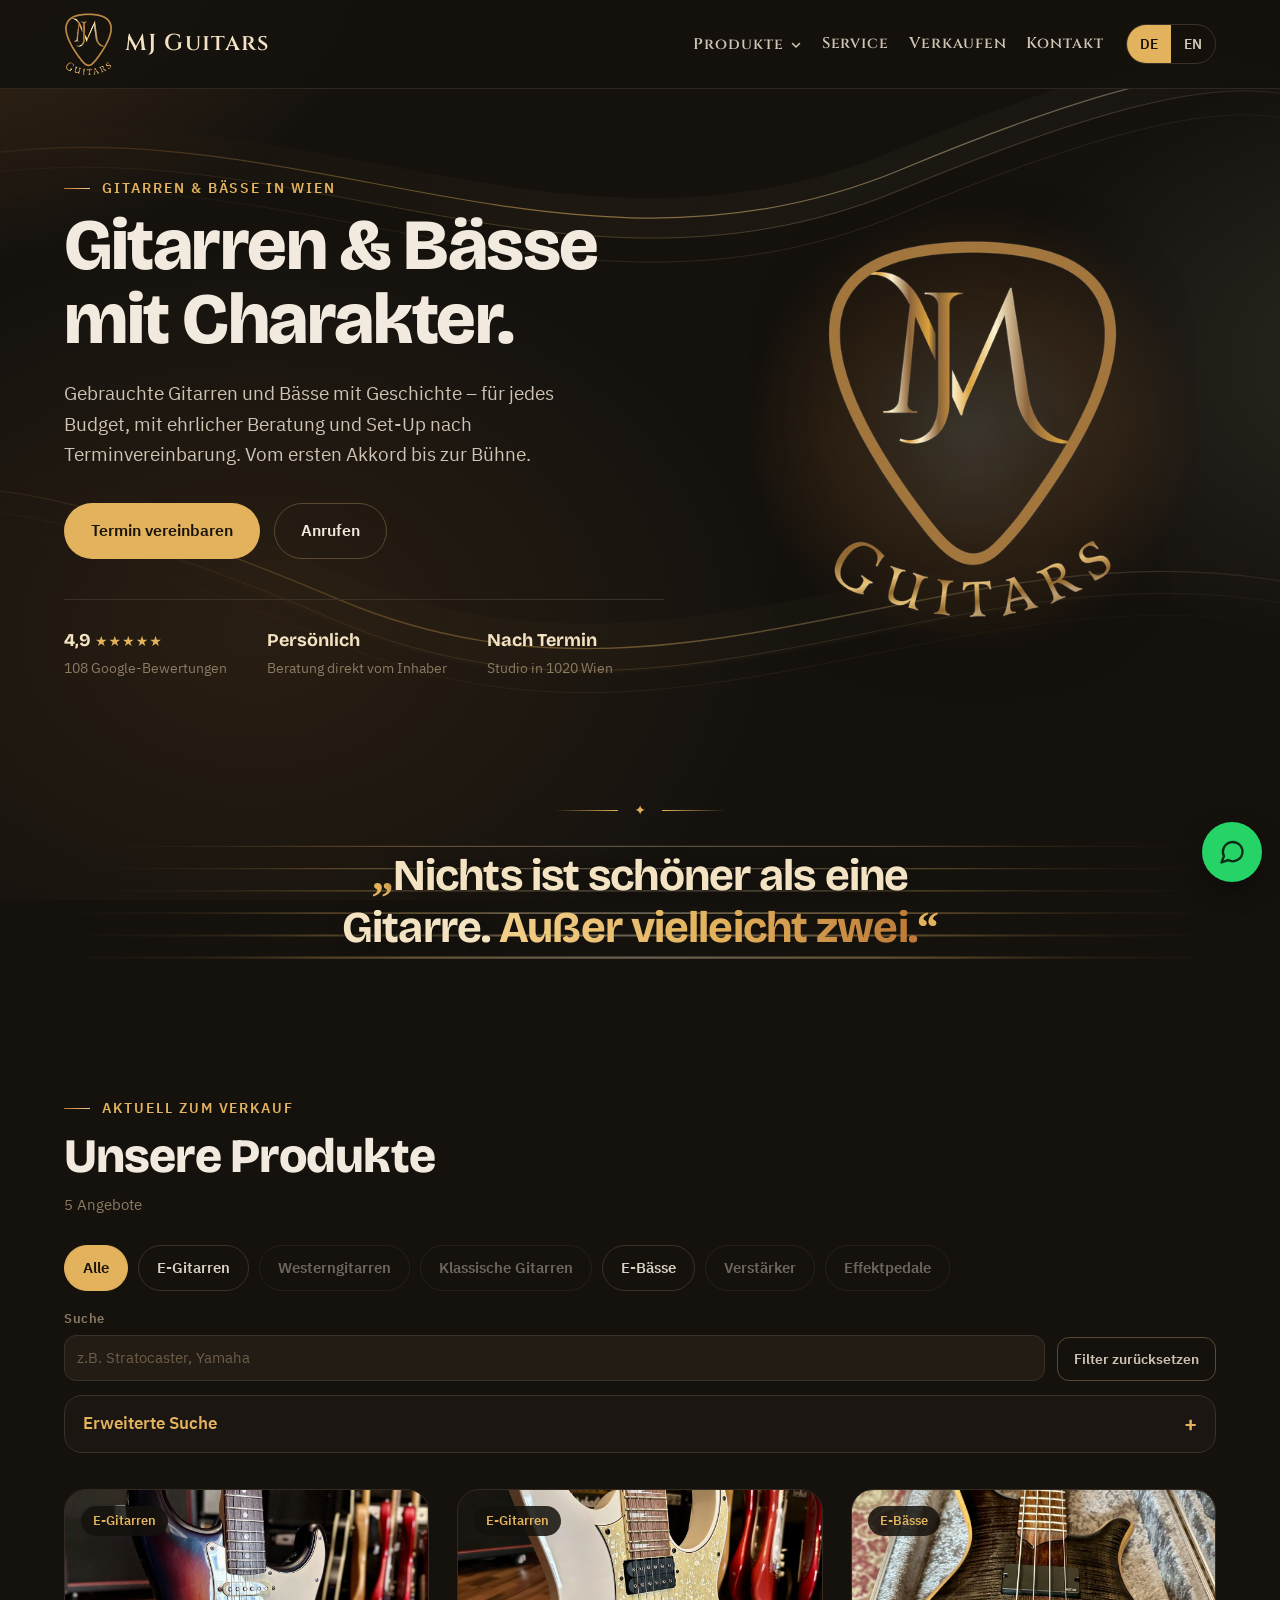
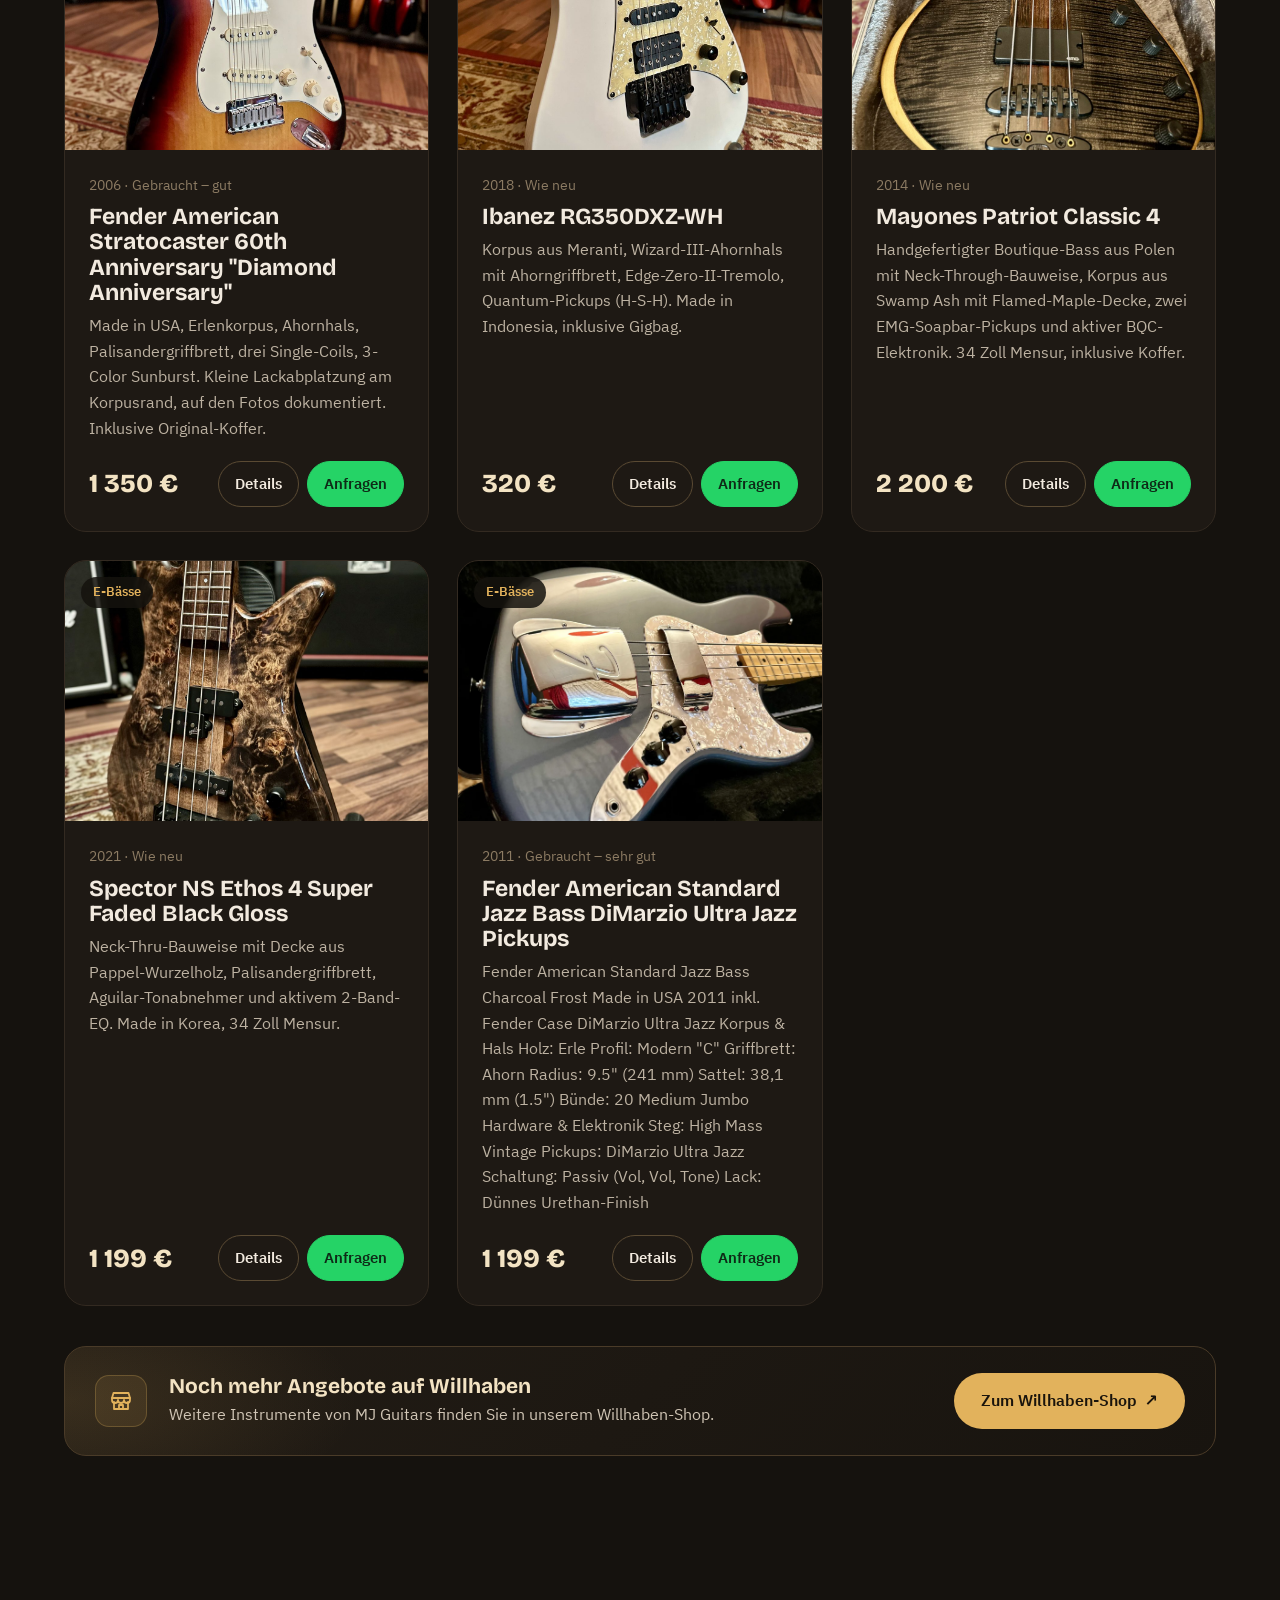
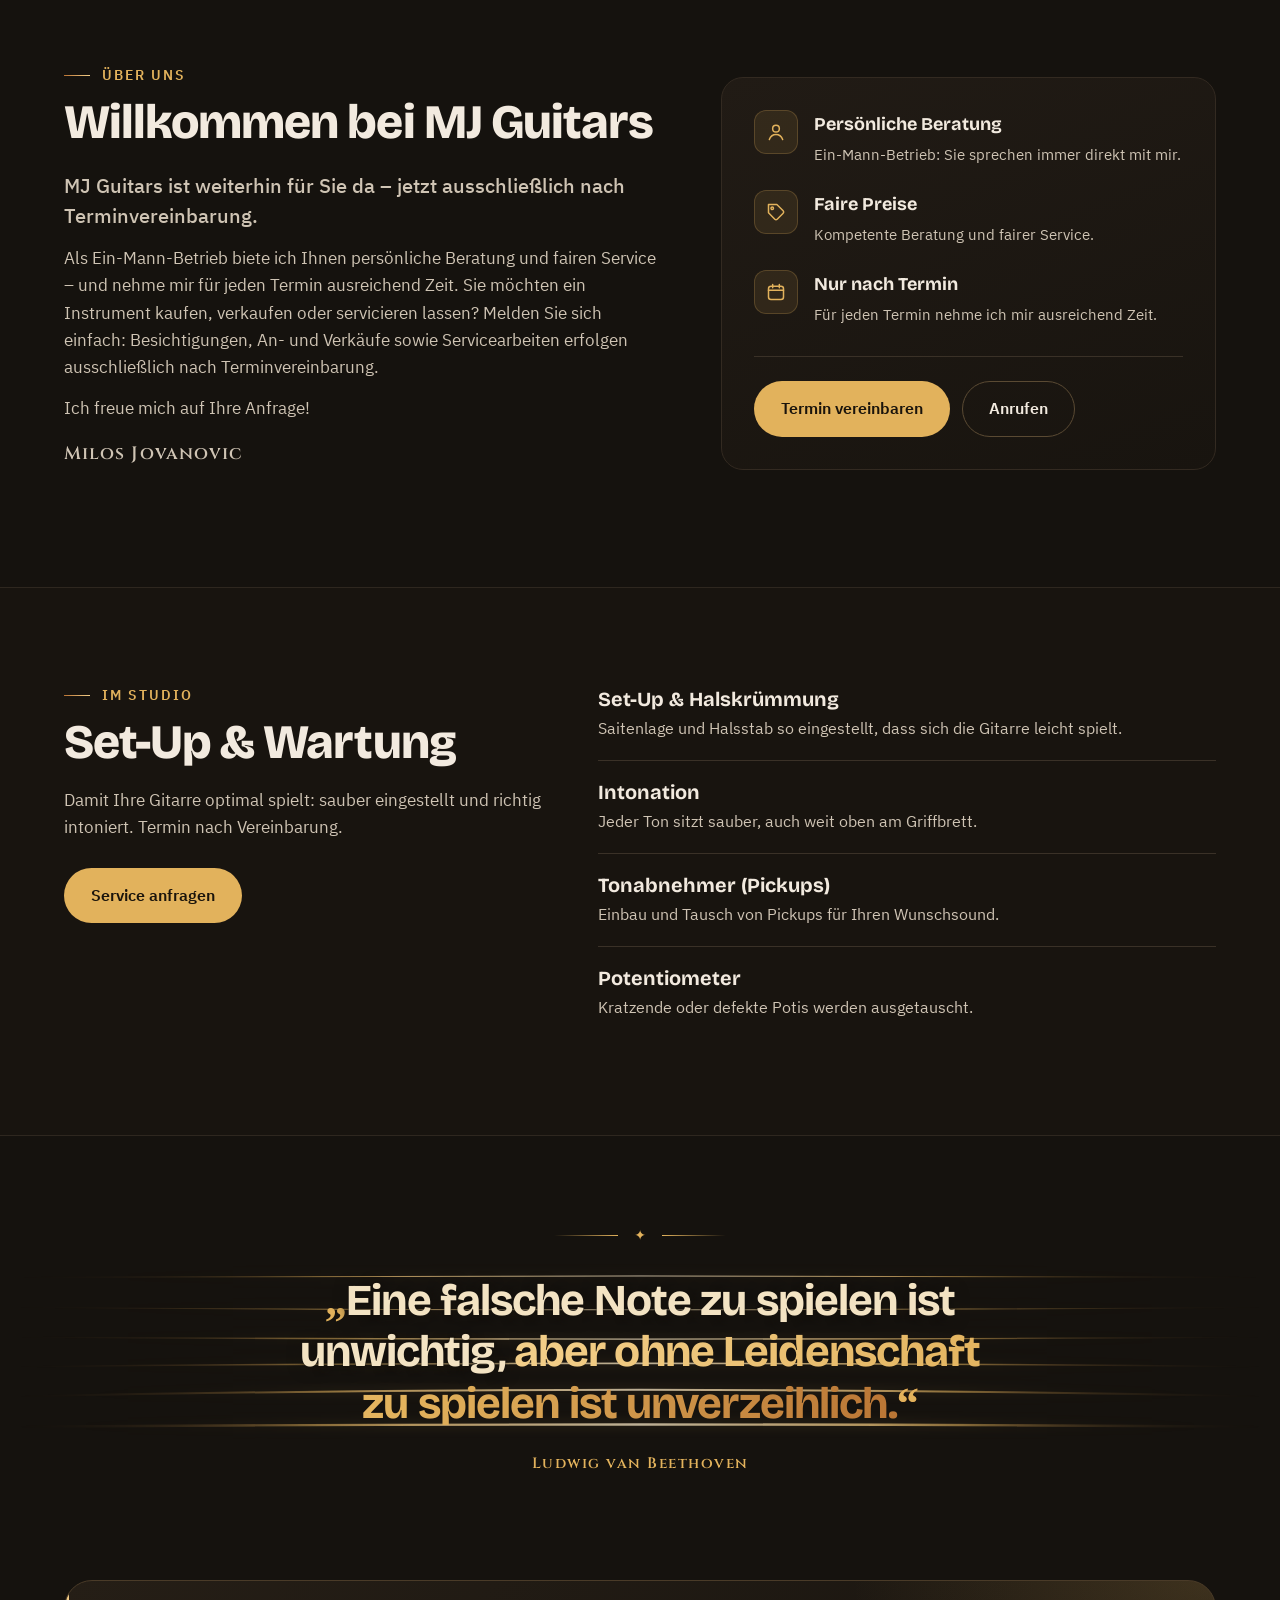
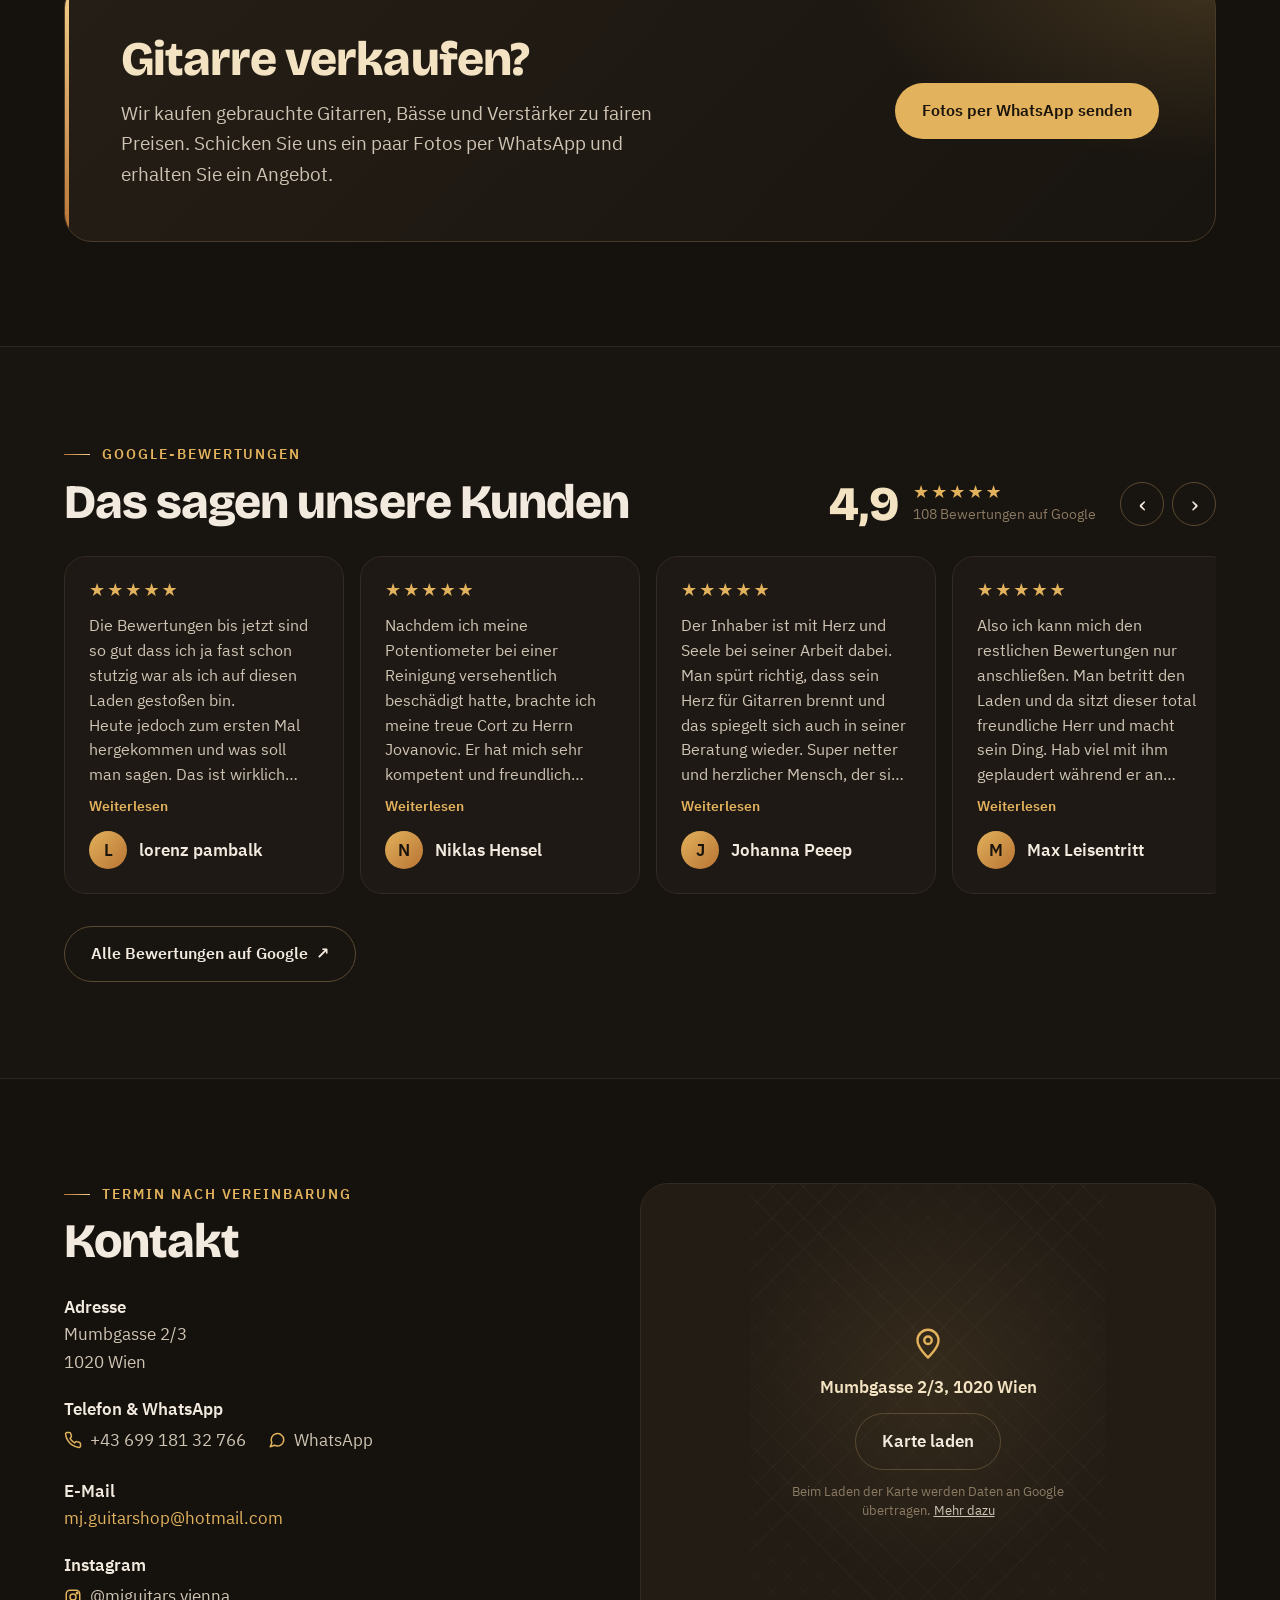
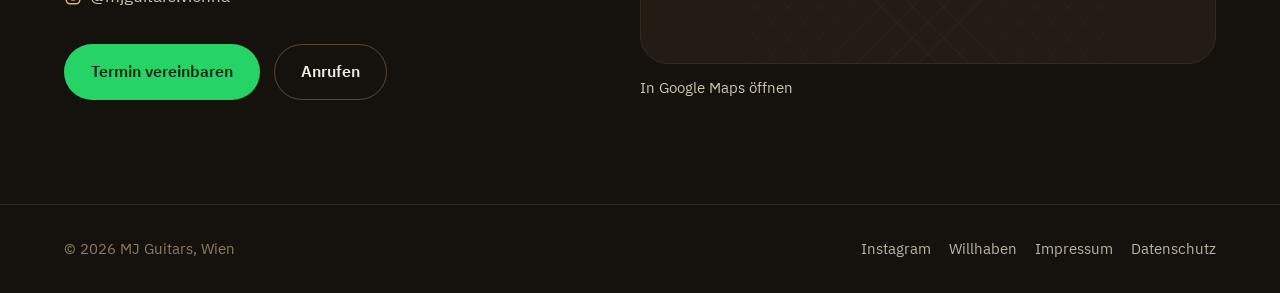
==== commit a700ac89: "willhaben" ====
--- a/index.html
+++ b/index.html
@@ -211,10 +211,14 @@
 
       <div class="grid" id="guitar-grid" aria-live="polite"></div>
 
-      <p class="note">
-        <span data-i18n="note_willhaben">Weitere Angebote finden Sie auf</span>
-        <a href="https://www.willhaben.at/iad/kaufen-und-verkaufen/d/ankauf-best-preise-e-gitarre-e-bass-western-klassik-fender-gibson-1889391876/" data-willhaben target="_blank" rel="noopener">Willhaben</a>.
-      </p>
+      <div class="wh-card">
+        <span class="wh-icon" aria-hidden="true"><svg width="24" height="24" viewBox="0 0 24 24" fill="none" stroke="currentColor" stroke-width="1.8" stroke-linecap="round" stroke-linejoin="round"><path d="M3 9l1.5-5h15L21 9"/><path d="M3 9h18v2a3 3 0 0 1-6 0 3 3 0 0 1-6 0 3 3 0 0 1-6 0V9z"/><path d="M5 13v7h14v-7"/><path d="M10 20v-4h4v4"/></svg></span>
+        <div class="wh-text">
+          <h3 data-i18n="wh_title">Noch mehr Angebote auf Willhaben</h3>
+          <p data-i18n="wh_text">Weitere Instrumente von MJ Guitars finden Sie in unserem Willhaben-Shop.</p>
+        </div>
+        <a class="btn btn-primary wh-btn" href="https://www.willhaben.at/iad/shop/mj-guitars" data-willhaben target="_blank" rel="noopener"><span data-i18n="wh_cta">Zum Willhaben-Shop</span> <span aria-hidden="true">↗</span></a>
+      </div>
     </section>
 
     <!-- Über uns -->
--- a/css/style.css
+++ b/css/style.css
@@ -1389,3 +1389,36 @@
 
 .interlude blockquote p { text-shadow: 0 2px 14px rgba(21, 18, 14, .95), 0 0 2px rgba(21, 18, 14, .9); }
 .interlude em, .interlude .qm { text-shadow: none; }
+
+
+/* Willhaben-Hinweis unter den Produkten */
+.wh-card {
+  margin-top: 40px;
+  display: flex;
+  align-items: center;
+  gap: 22px;
+  padding: 26px 30px;
+  border-radius: var(--radius);
+  border: 1px solid #4A3B28;
+  background:
+    radial-gradient(420px 180px at 0% 50%, rgba(226, 178, 92, 0.12), transparent 70%),
+    linear-gradient(135deg, #221C15, #18140F);
+}
+.wh-icon {
+  flex: 0 0 52px;
+  width: 52px; height: 52px;
+  border-radius: 14px;
+  display: grid;
+  place-items: center;
+  color: var(--accent);
+  background: rgba(226, 178, 92, 0.10);
+  border: 1px solid rgba(226, 178, 92, 0.25);
+}
+.wh-text { flex: 1 1 auto; min-width: 0; }
+.wh-text h3 { font-size: 21px; color: var(--cream); margin-bottom: 4px; }
+.wh-text p { color: var(--text-soft); font-size: 15.5px; }
+.wh-btn { flex: 0 0 auto; white-space: nowrap; }
+@media (max-width: 720px) {
+  .wh-card { flex-direction: column; align-items: flex-start; gap: 16px; padding: 24px; }
+  .wh-btn { width: 100%; justify-content: center; }
+}
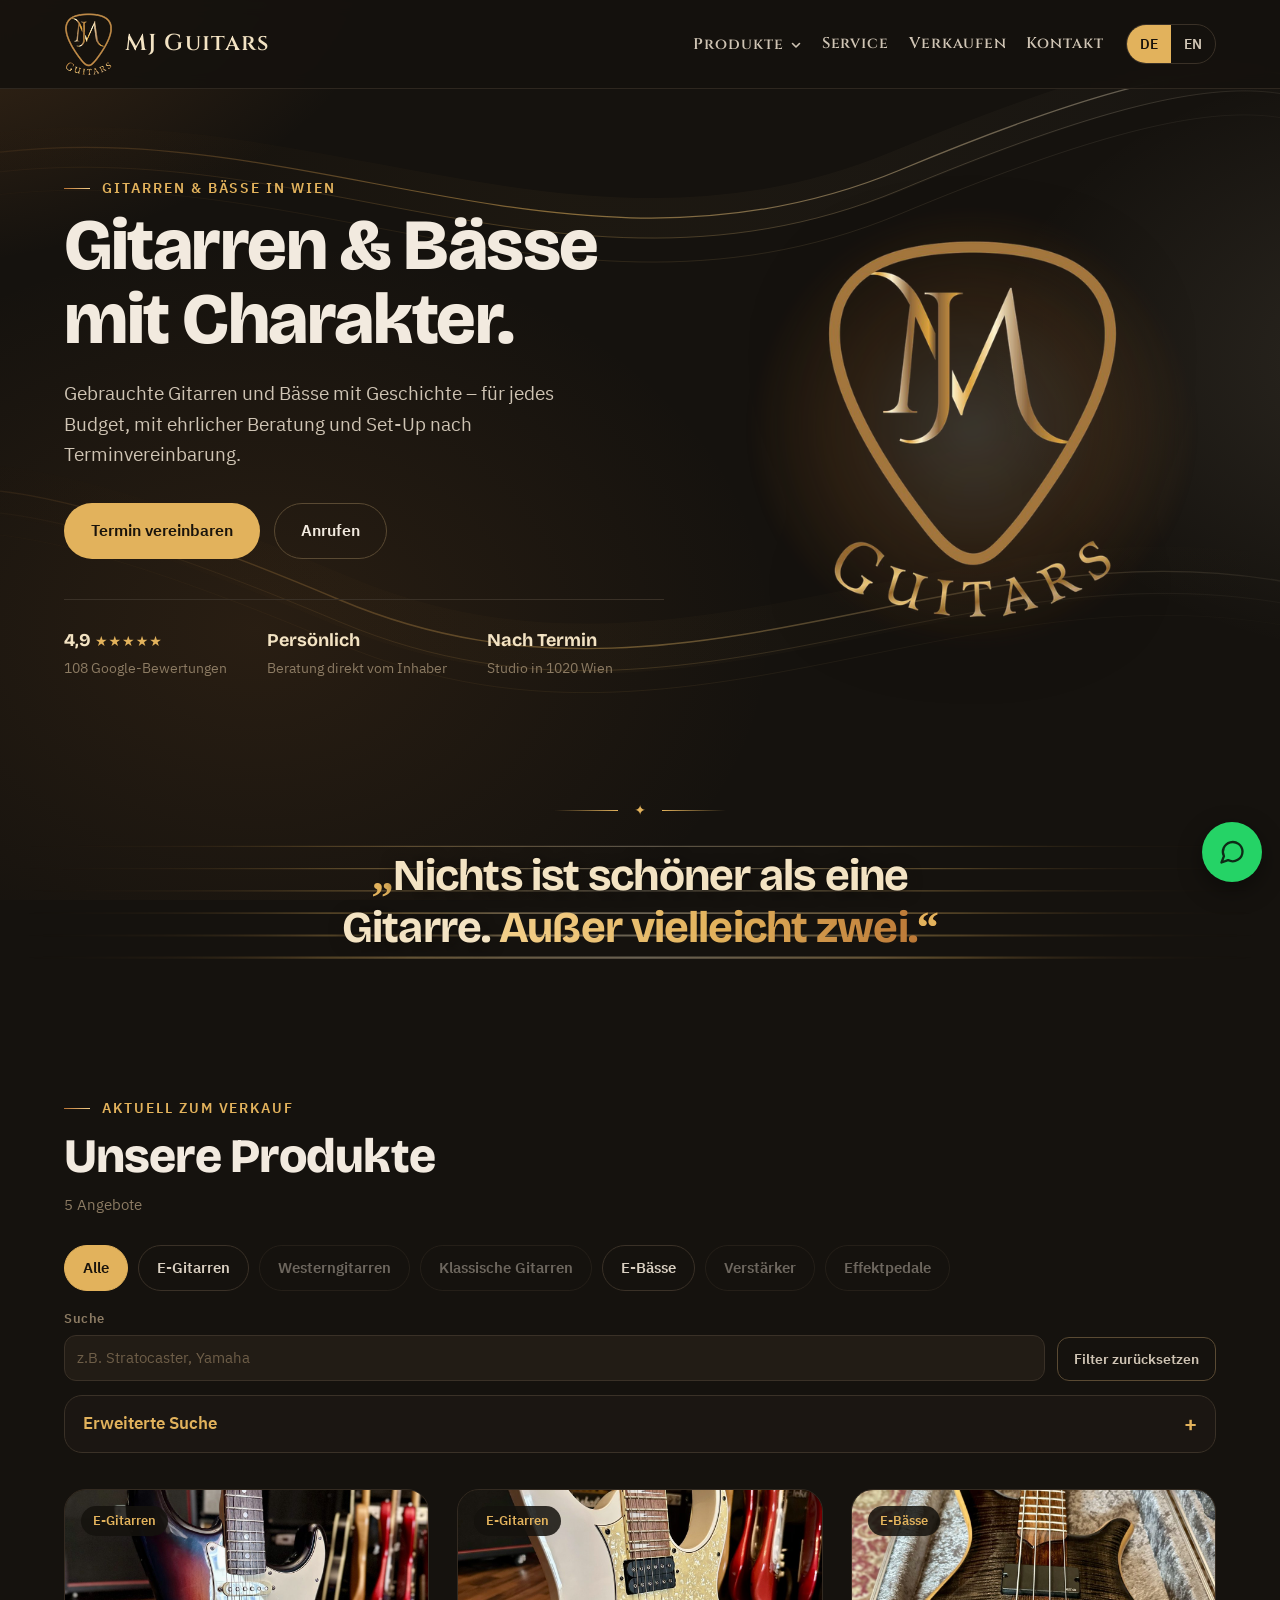
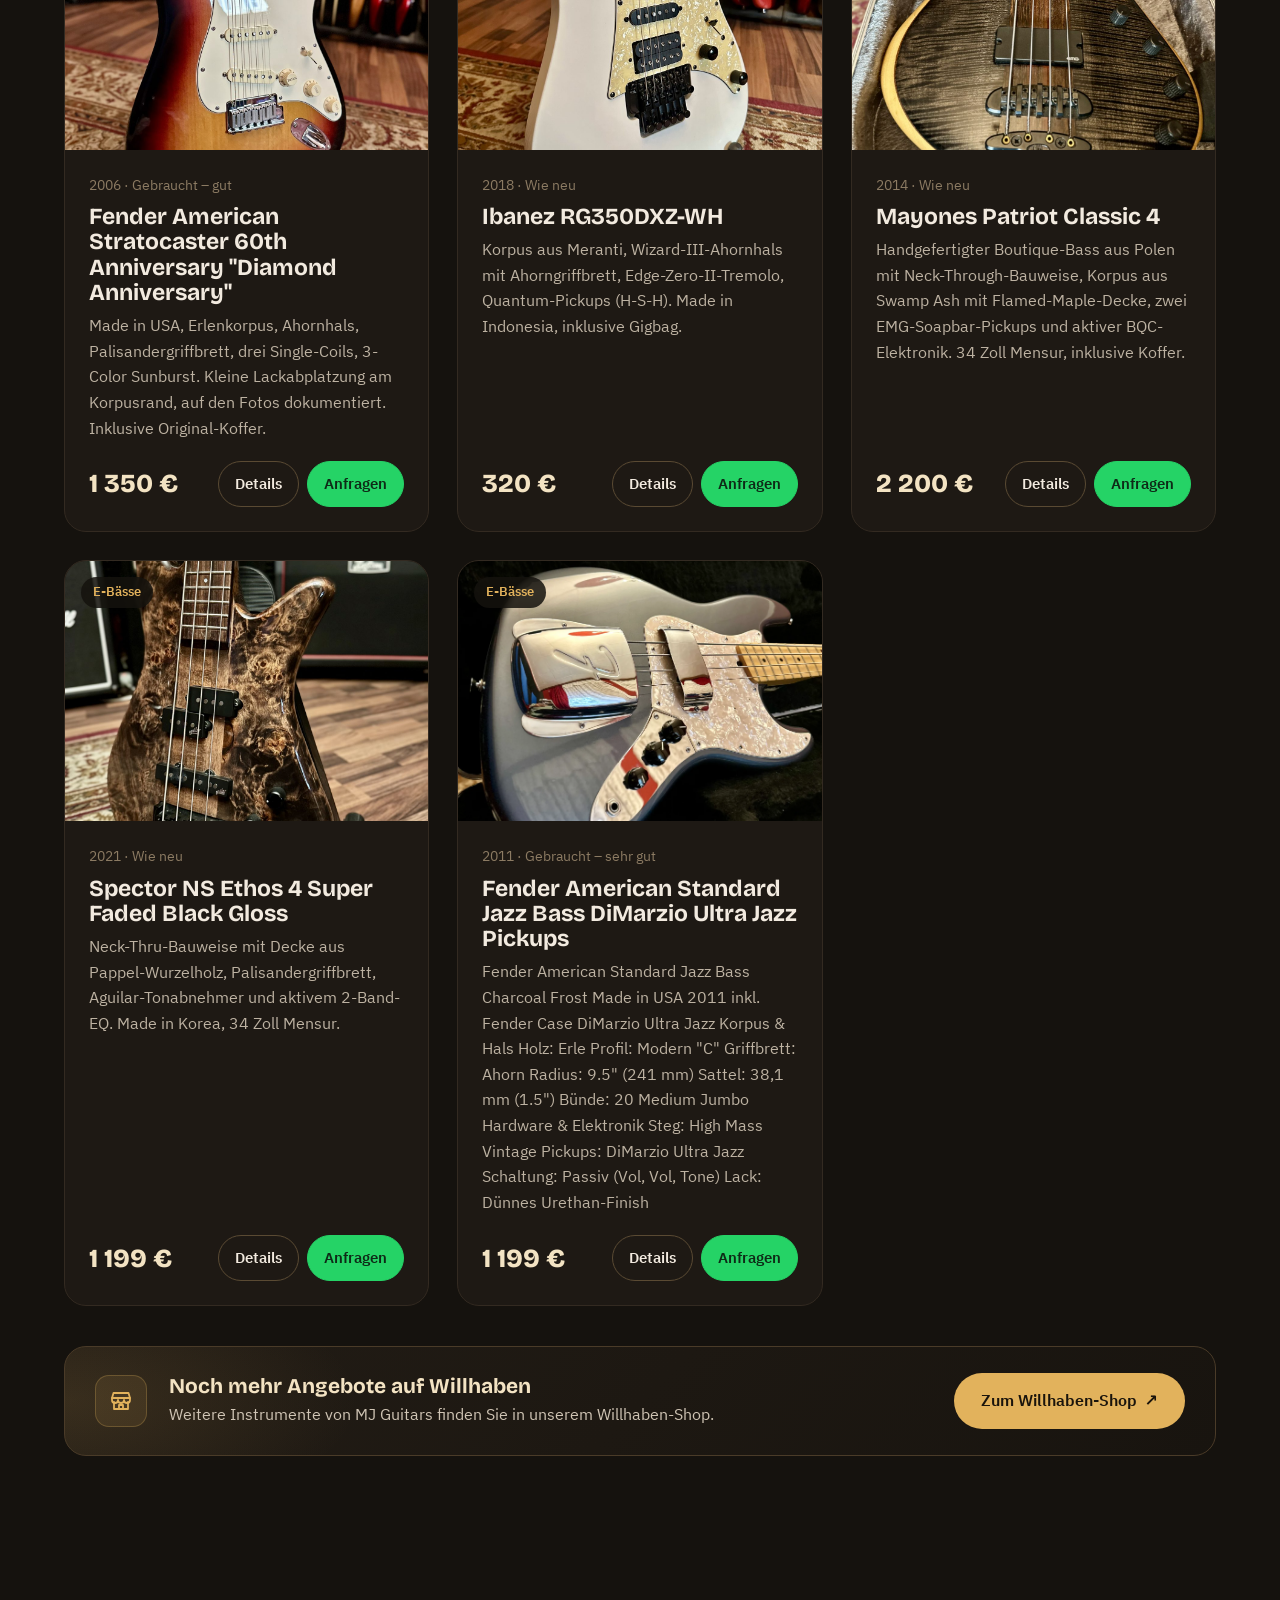
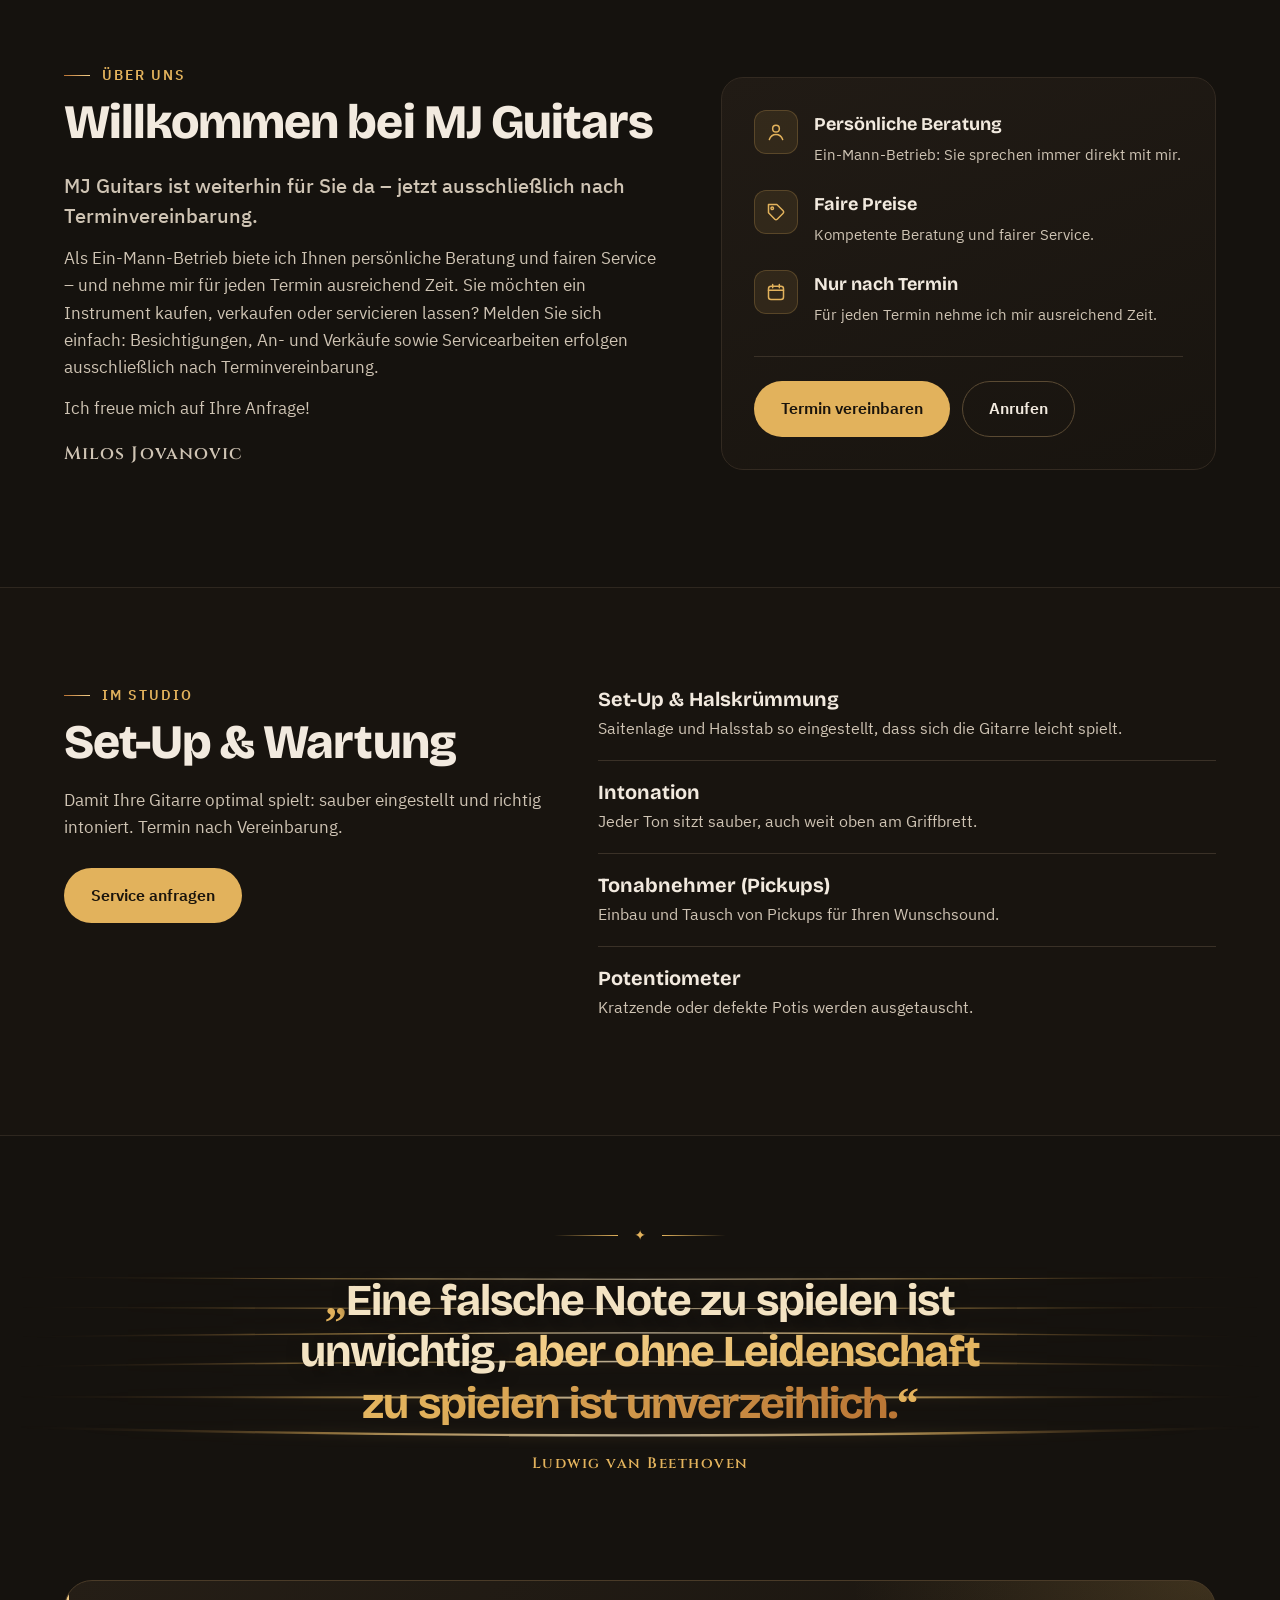
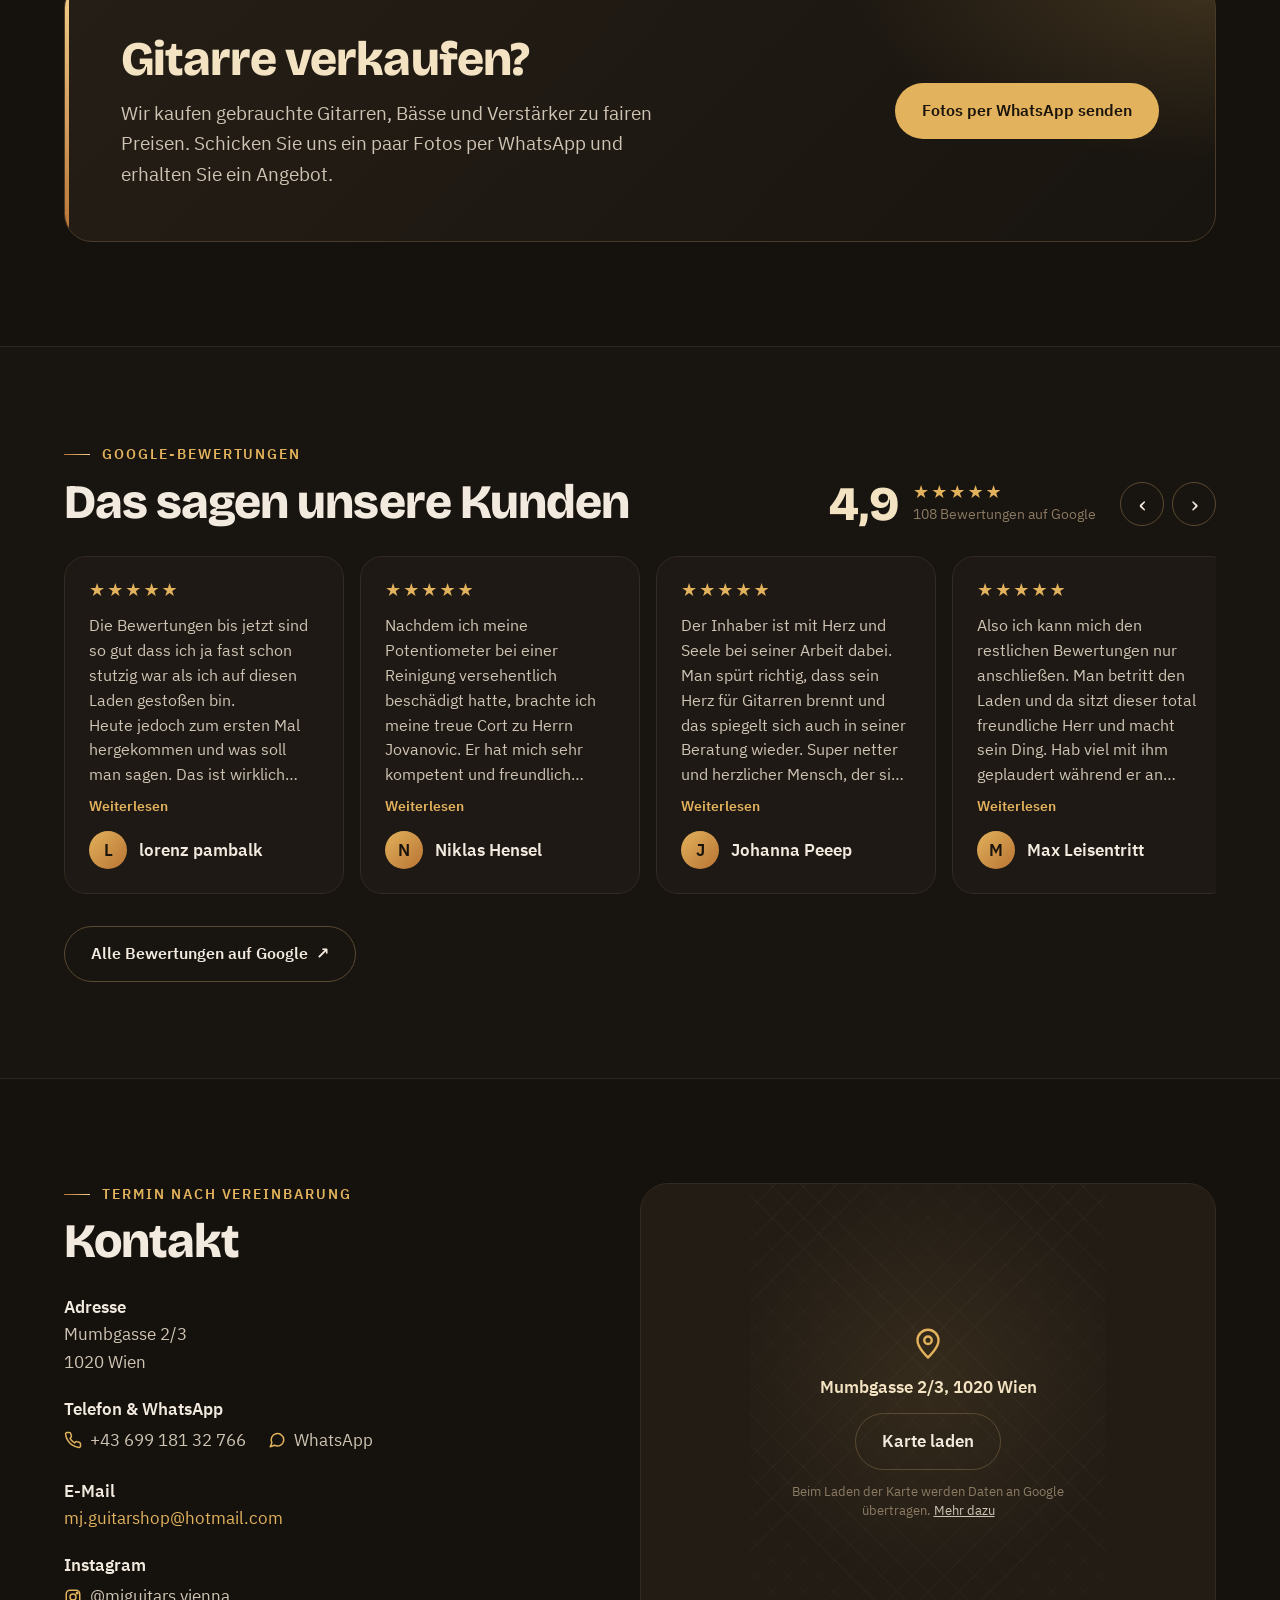
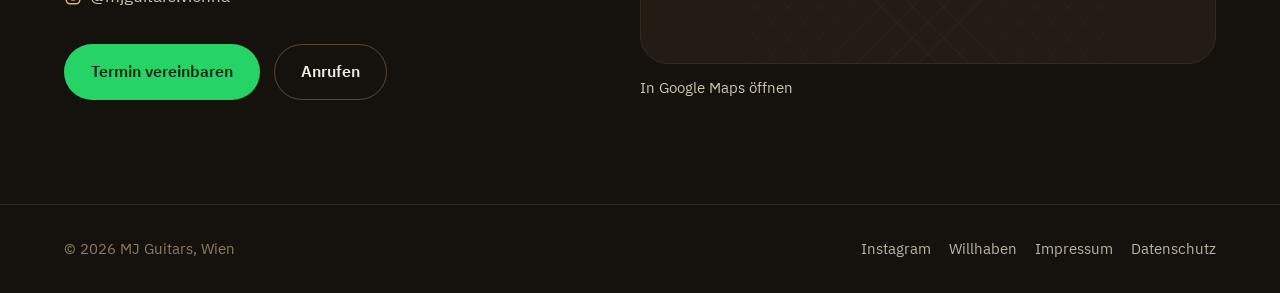
==== commit eca58960: "frase tolta" ====
--- a/index.html
+++ b/index.html
@@ -118,7 +118,7 @@
       <div class="hero-text">
         <p class="eyebrow" data-i18n="hero_eyebrow">Gitarren &amp; Bässe in Wien</p>
         <h1 data-i18n="hero_title">Gitarren &amp; Bässe mit Charakter.</h1>
-        <p class="lead" data-i18n="hero_lead">Gebrauchte Gitarren und Bässe mit Geschichte – für jedes Budget, mit ehrlicher Beratung und Set-Up nach Terminvereinbarung. Vom ersten Akkord bis zur Bühne.</p>
+        <p class="lead" data-i18n="hero_lead">Gebrauchte Gitarren und Bässe mit Geschichte – für jedes Budget, mit ehrlicher Beratung und Set-Up nach Terminvereinbarung.</p>
         <div class="hero-actions">
           <a href="#" class="btn btn-primary" data-wa="termin" data-i18n="cta_book">Termin vereinbaren</a>
           <a href="tel:+4369918132766" class="btn btn-outline" data-i18n="cta_call">Anrufen</a>
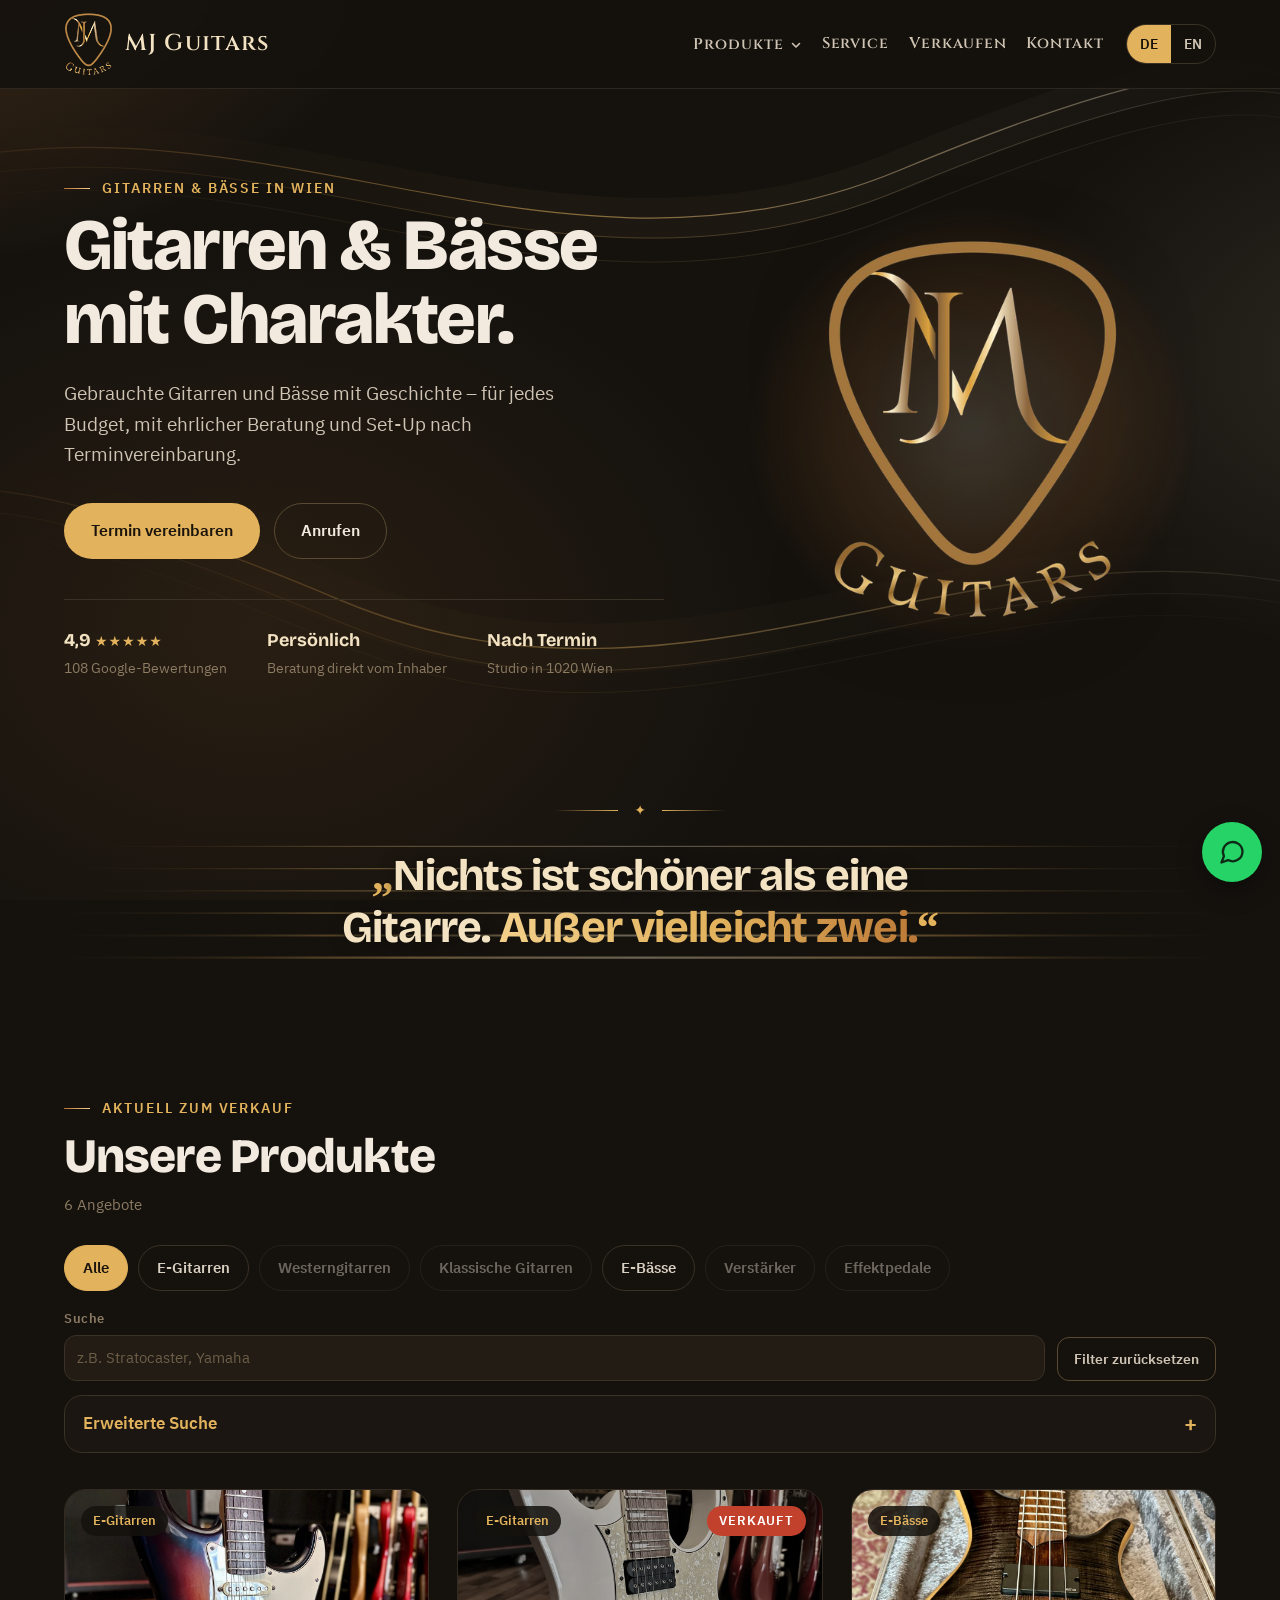
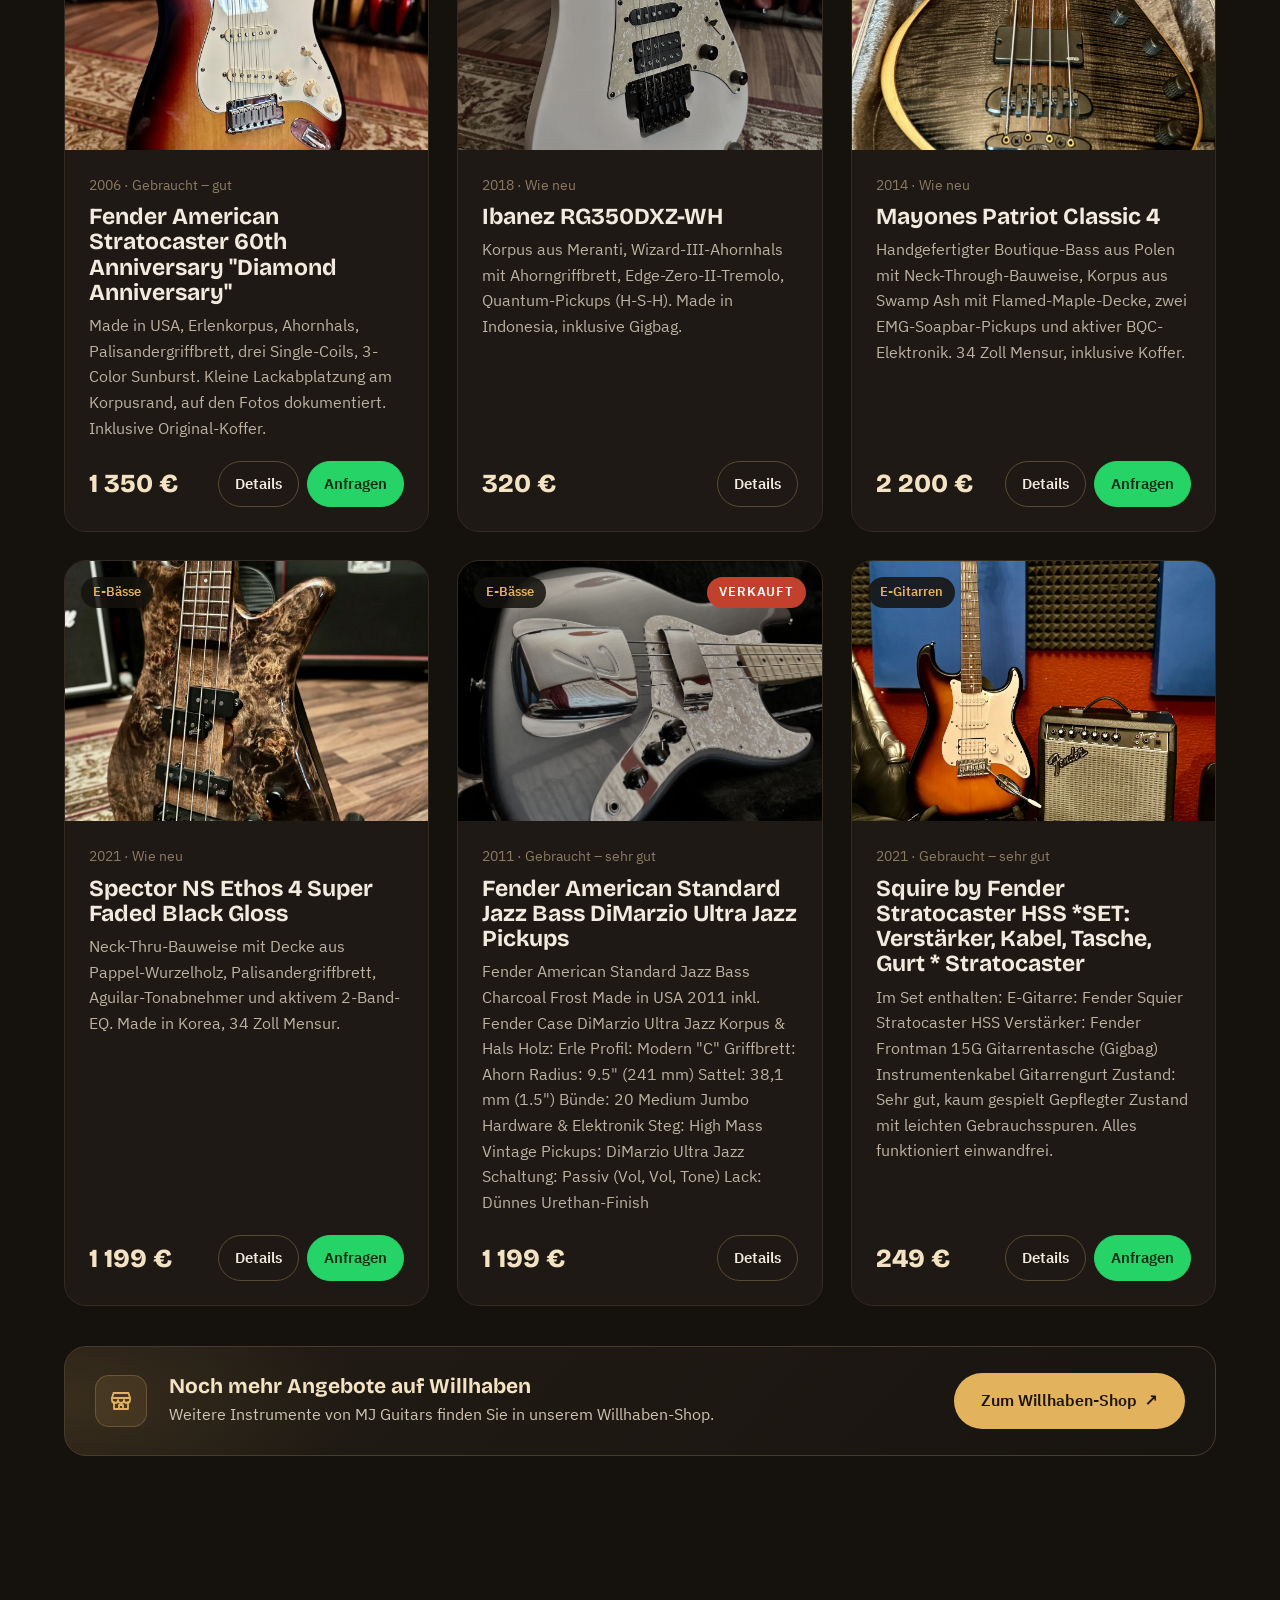
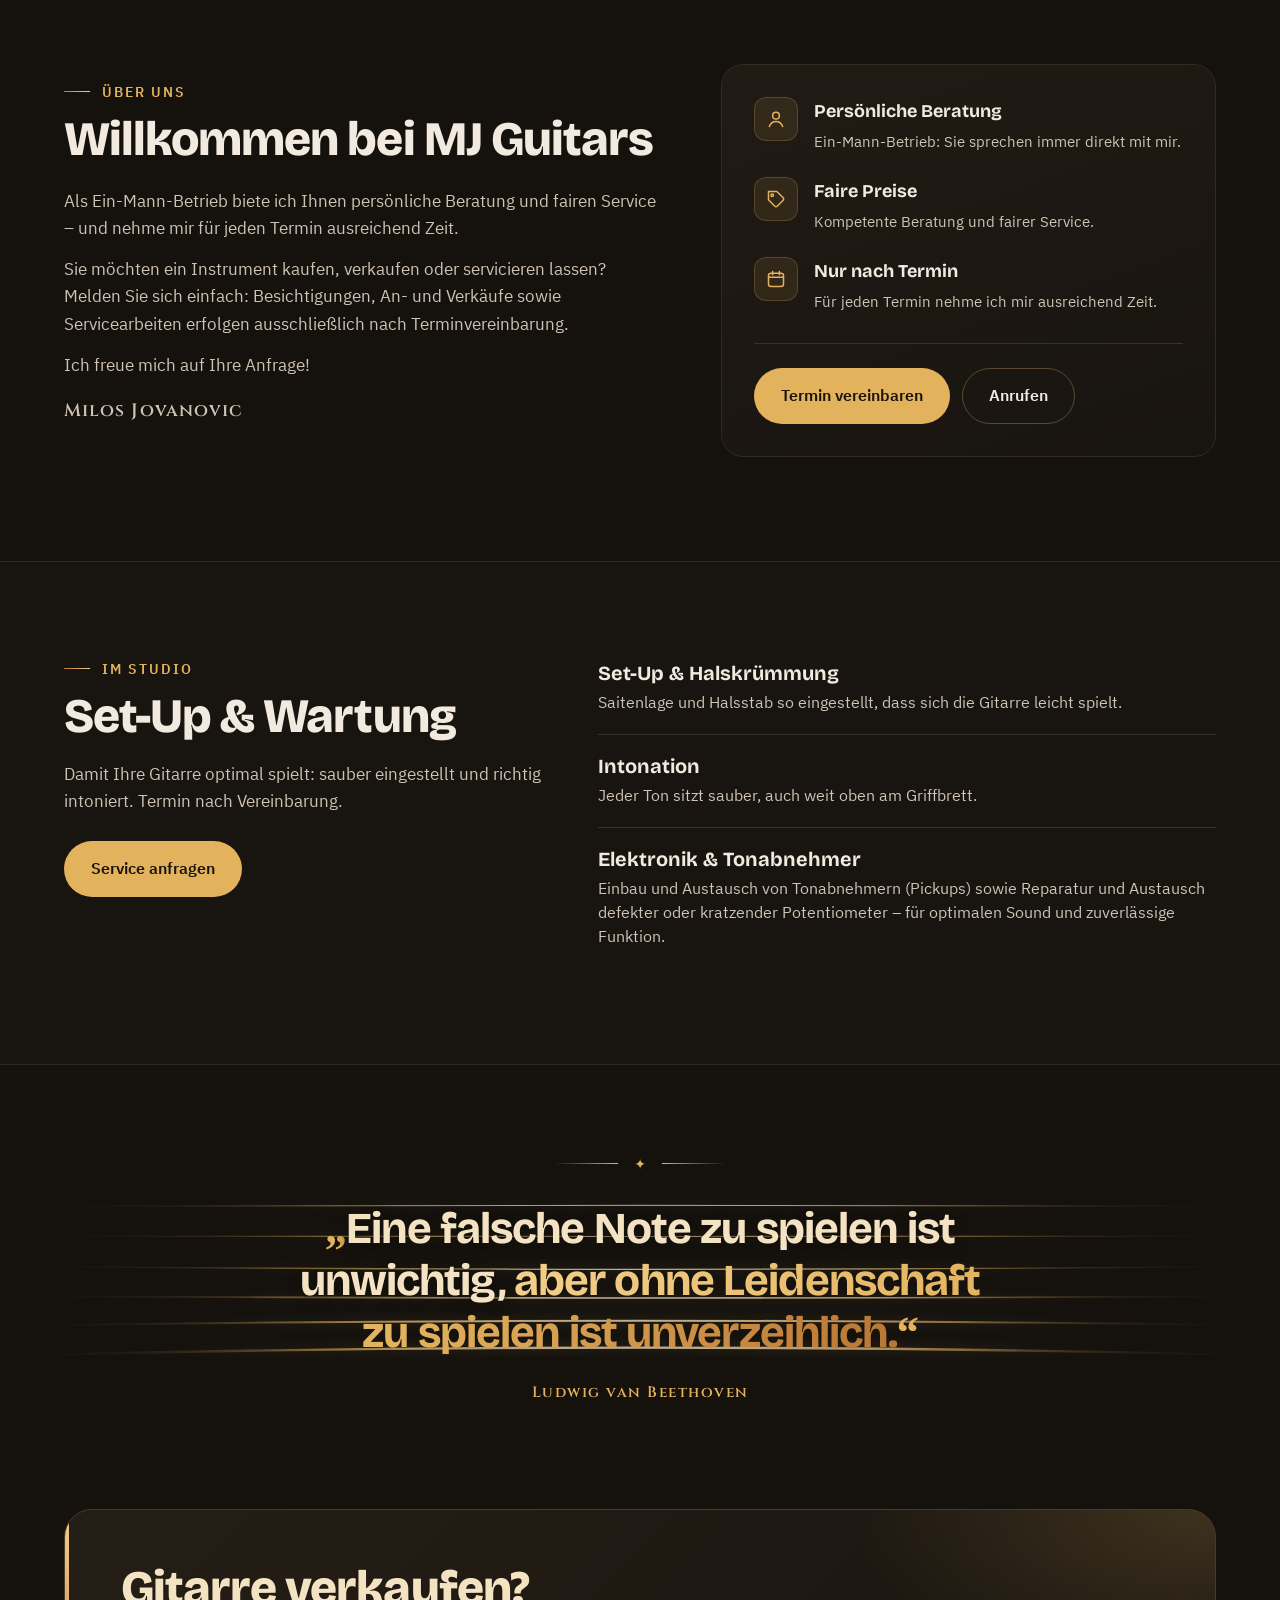
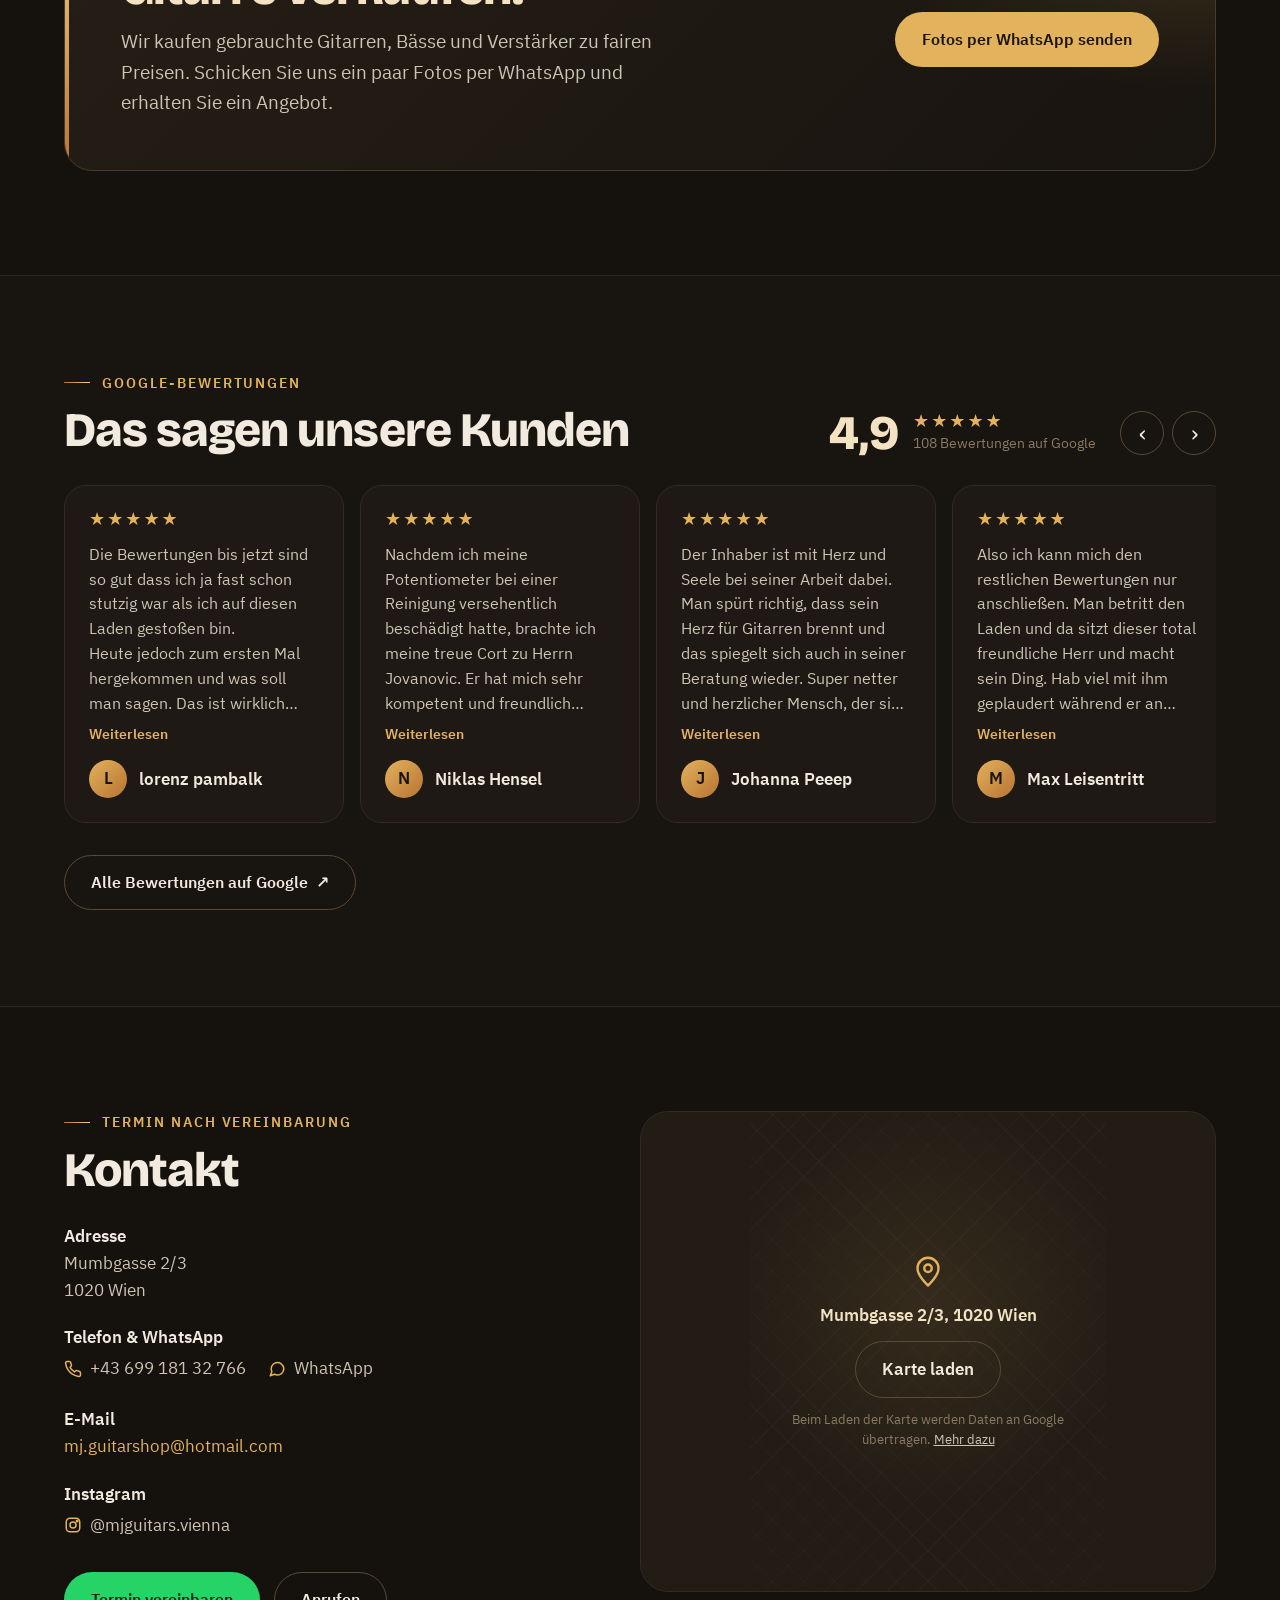
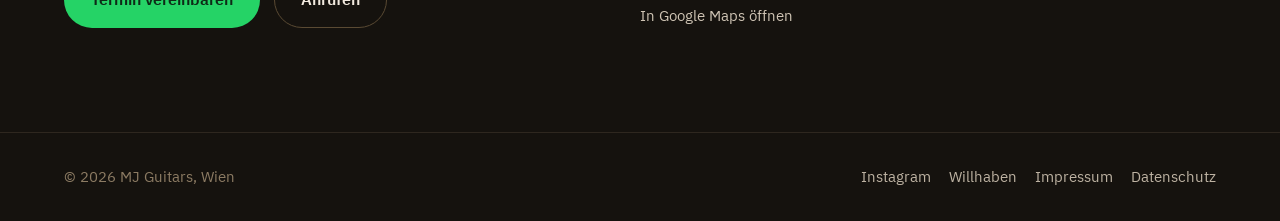
==== commit a6395bb5: "elektronic, uber uns, clouflare" ====
--- a/index.html
+++ b/index.html
@@ -226,8 +226,8 @@
       <div class="about-text">
         <p class="eyebrow" data-i18n="about_eyebrow">Über uns</p>
         <h2 data-i18n="about_title">Willkommen bei MJ Guitars</h2>
-        <p class="about-lead" data-i18n="about_p1">MJ Guitars ist weiterhin für Sie da – jetzt ausschließlich nach Terminvereinbarung.</p>
-        <p data-i18n="about_p2">Als Ein-Mann-Betrieb biete ich Ihnen persönliche Beratung und fairen Service – und nehme mir für jeden Termin ausreichend Zeit. Sie möchten ein Instrument kaufen, verkaufen oder servicieren lassen? Melden Sie sich einfach: Besichtigungen, An- und Verkäufe sowie Servicearbeiten erfolgen ausschließlich nach Terminvereinbarung.</p>
+        <p data-i18n="about_p2">Als Ein-Mann-Betrieb biete ich Ihnen persönliche Beratung und fairen Service – und nehme mir für jeden Termin ausreichend Zeit.</p>
+        <p data-i18n="about_p2b">Sie möchten ein Instrument kaufen, verkaufen oder servicieren lassen? Melden Sie sich einfach: Besichtigungen, An- und Verkäufe sowie Servicearbeiten erfolgen ausschließlich nach Terminvereinbarung.</p>
         <p data-i18n="about_p3">Ich freue mich auf Ihre Anfrage!</p>
         <p class="about-sign">Milos Jovanovic</p>
       </div>
@@ -272,12 +272,8 @@
             <p data-i18n="s_intonation_d">Jeder Ton sitzt sauber, auch weit oben am Griffbrett.</p>
           </li>
           <li class="service">
-            <h3 data-i18n="s_pickups">Tonabnehmer (Pickups)</h3>
-            <p data-i18n="s_pickups_d">Einbau und Tausch von Pickups für Ihren Wunschsound.</p>
-          </li>
-          <li class="service">
-            <h3 data-i18n="s_pots">Potentiometer</h3>
-            <p data-i18n="s_pots_d">Kratzende oder defekte Potis werden ausgetauscht.</p>
+            <h3 data-i18n="s_electronics">Elektronik &amp; Tonabnehmer</h3>
+            <p data-i18n="s_electronics_d">Einbau und Austausch von Tonabnehmern (Pickups) sowie Reparatur und Austausch defekter oder kratzender Potentiometer – für optimalen Sound und zuverlässige Funktion.</p>
           </li>
         </ul>
       </div>
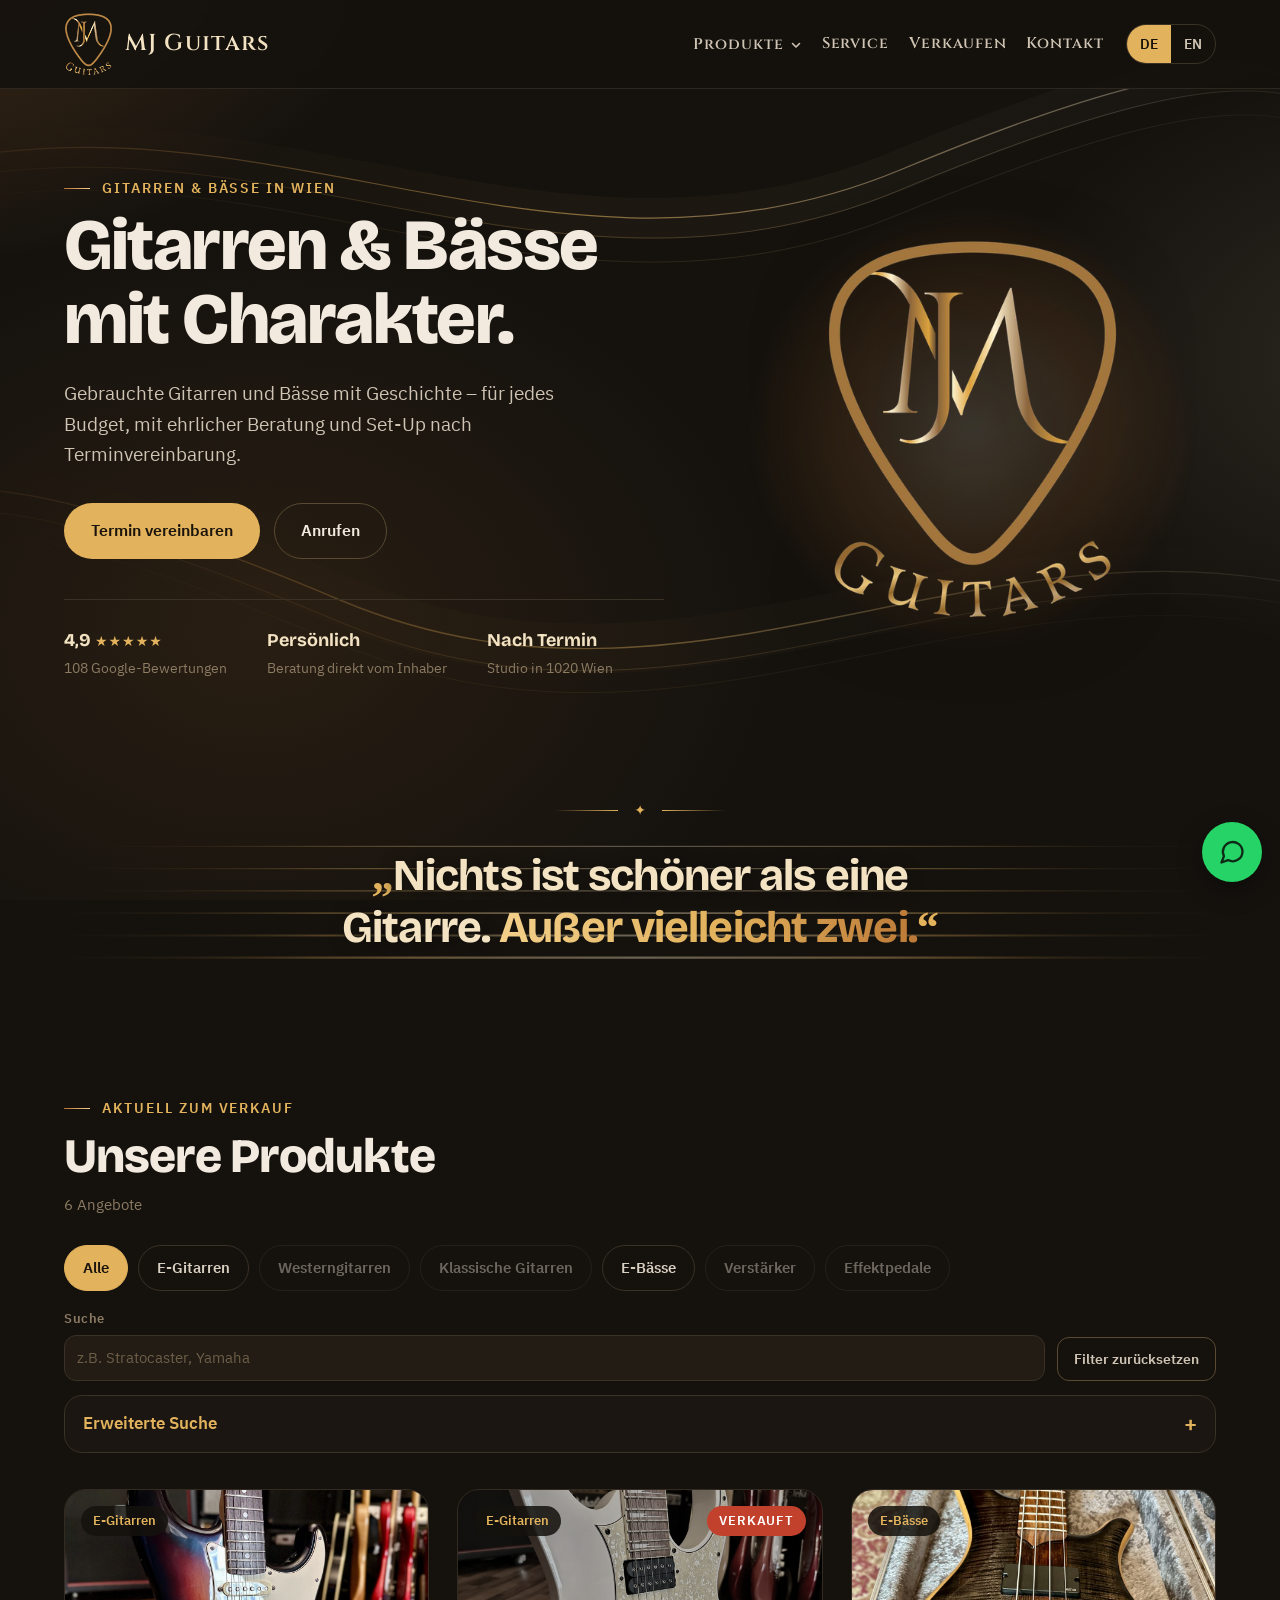
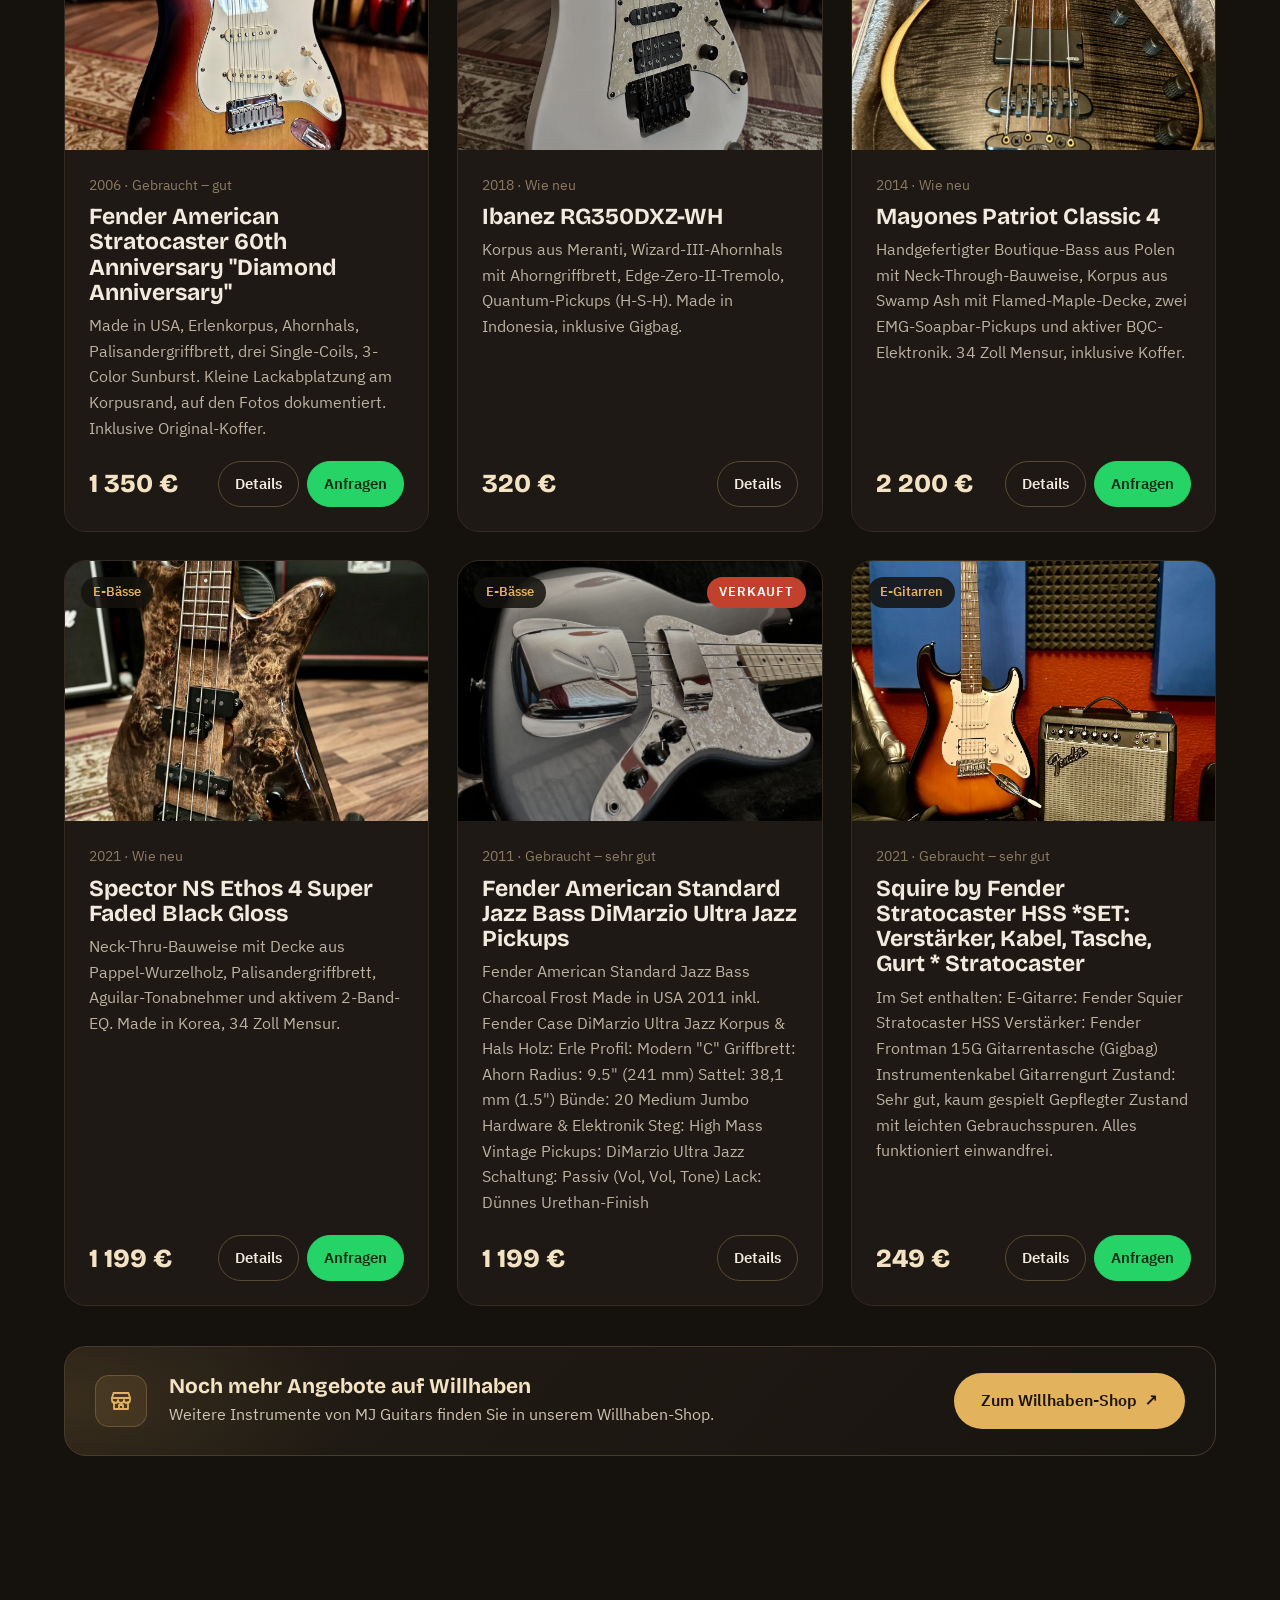
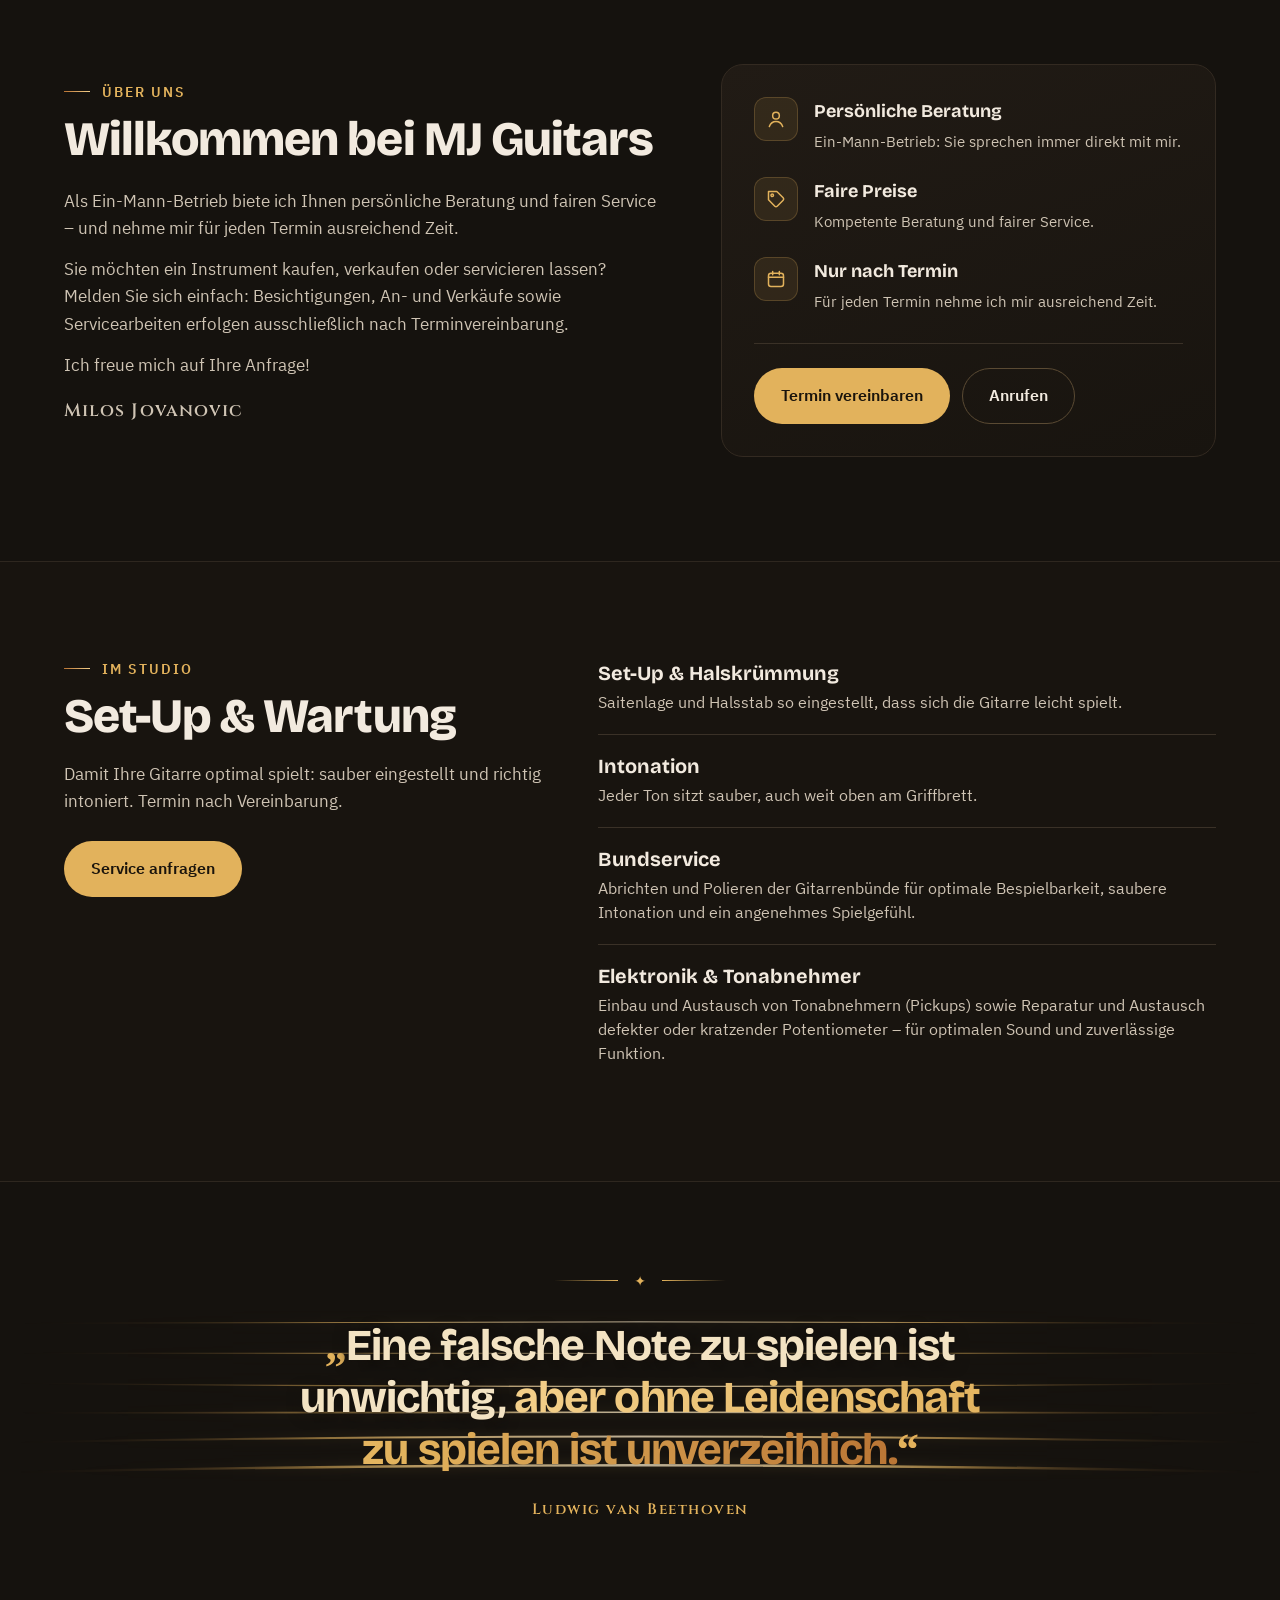
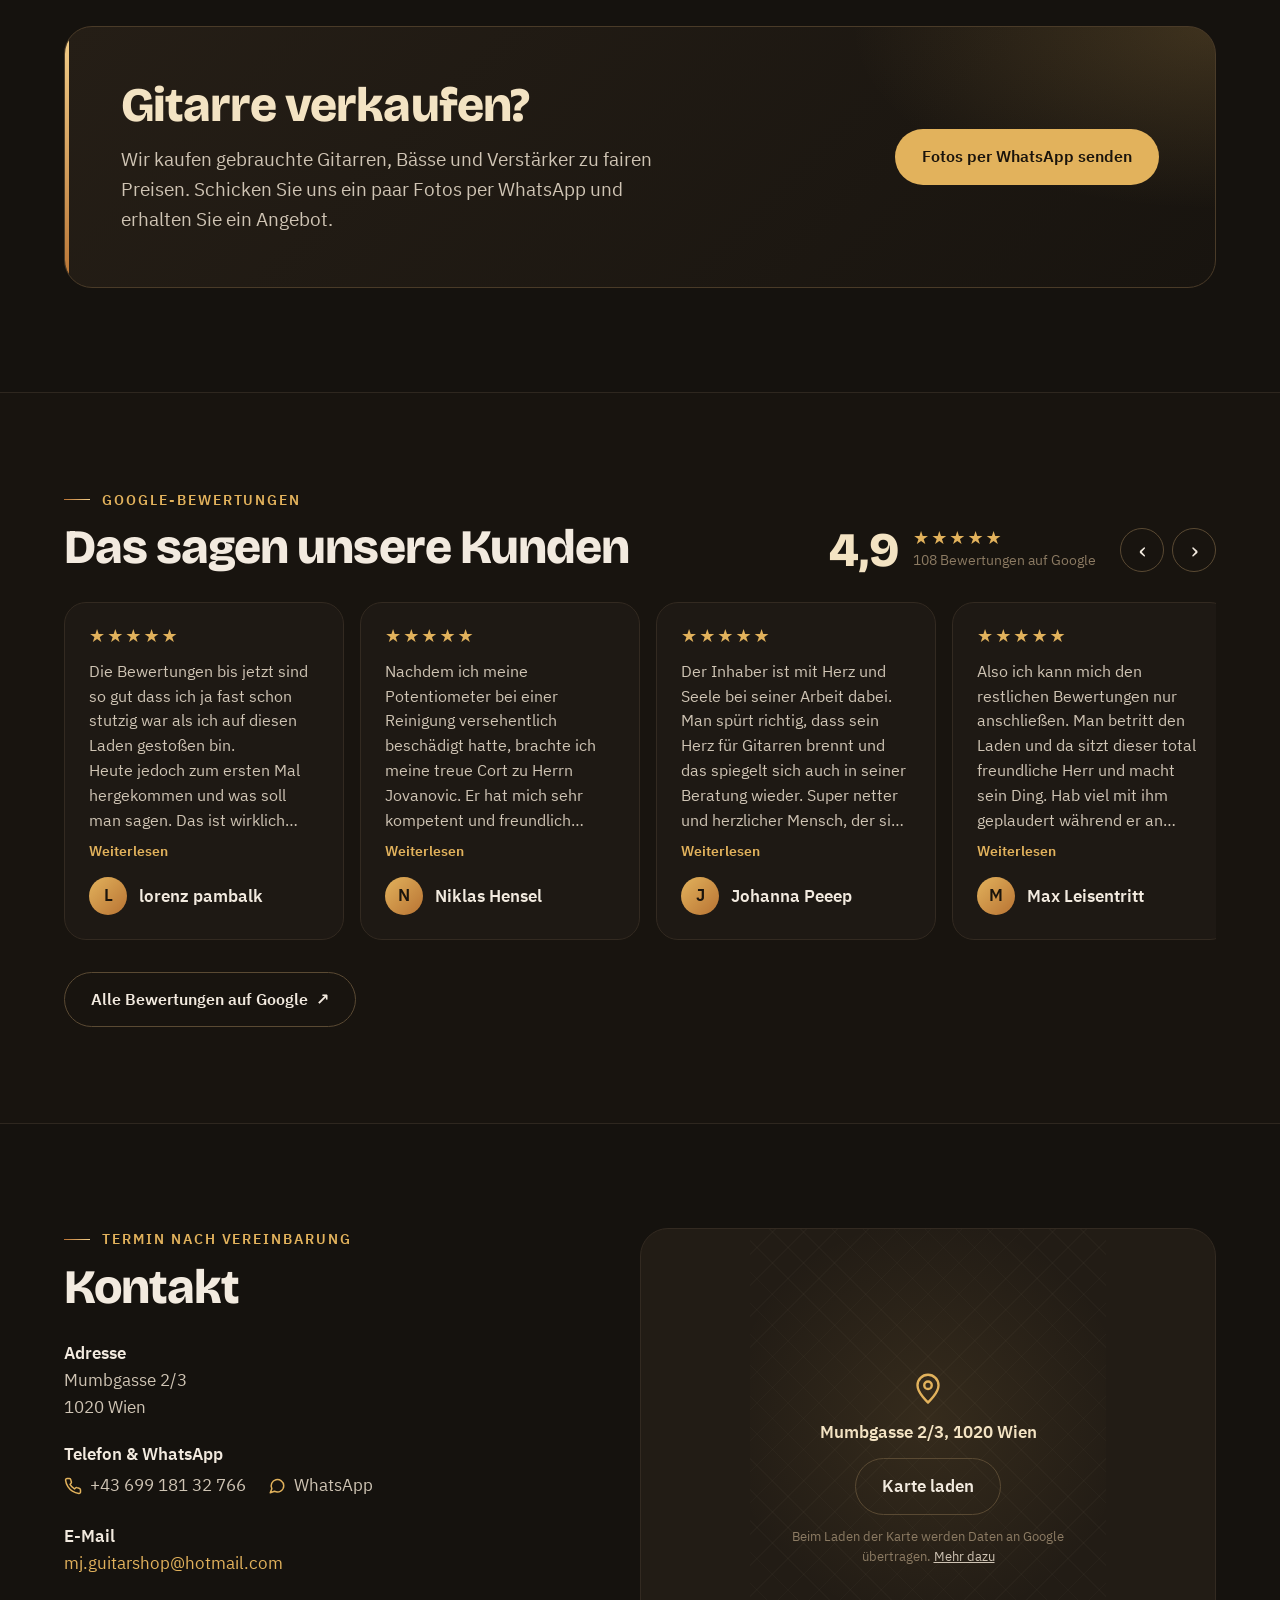
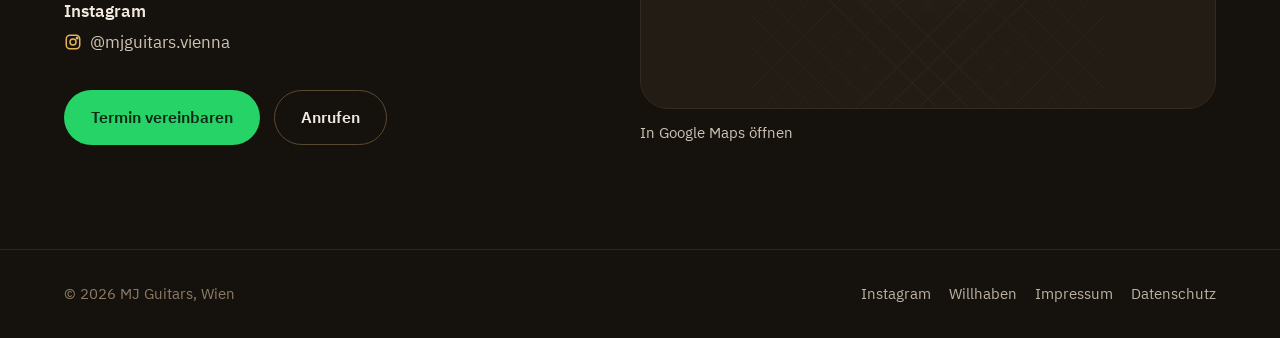
==== commit da9e4263: "bundservice" ====
--- a/index.html
+++ b/index.html
@@ -272,6 +272,10 @@
             <p data-i18n="s_intonation_d">Jeder Ton sitzt sauber, auch weit oben am Griffbrett.</p>
           </li>
           <li class="service">
+            <h3 data-i18n="s_frets">Bundservice</h3>
+            <p data-i18n="s_frets_d">Abrichten und Polieren der Gitarrenbünde für optimale Bespielbarkeit, saubere Intonation und ein angenehmes Spielgefühl.</p>
+          </li>
+          <li class="service">
             <h3 data-i18n="s_electronics">Elektronik &amp; Tonabnehmer</h3>
             <p data-i18n="s_electronics_d">Einbau und Austausch von Tonabnehmern (Pickups) sowie Reparatur und Austausch defekter oder kratzender Potentiometer – für optimalen Sound und zuverlässige Funktion.</p>
           </li>
